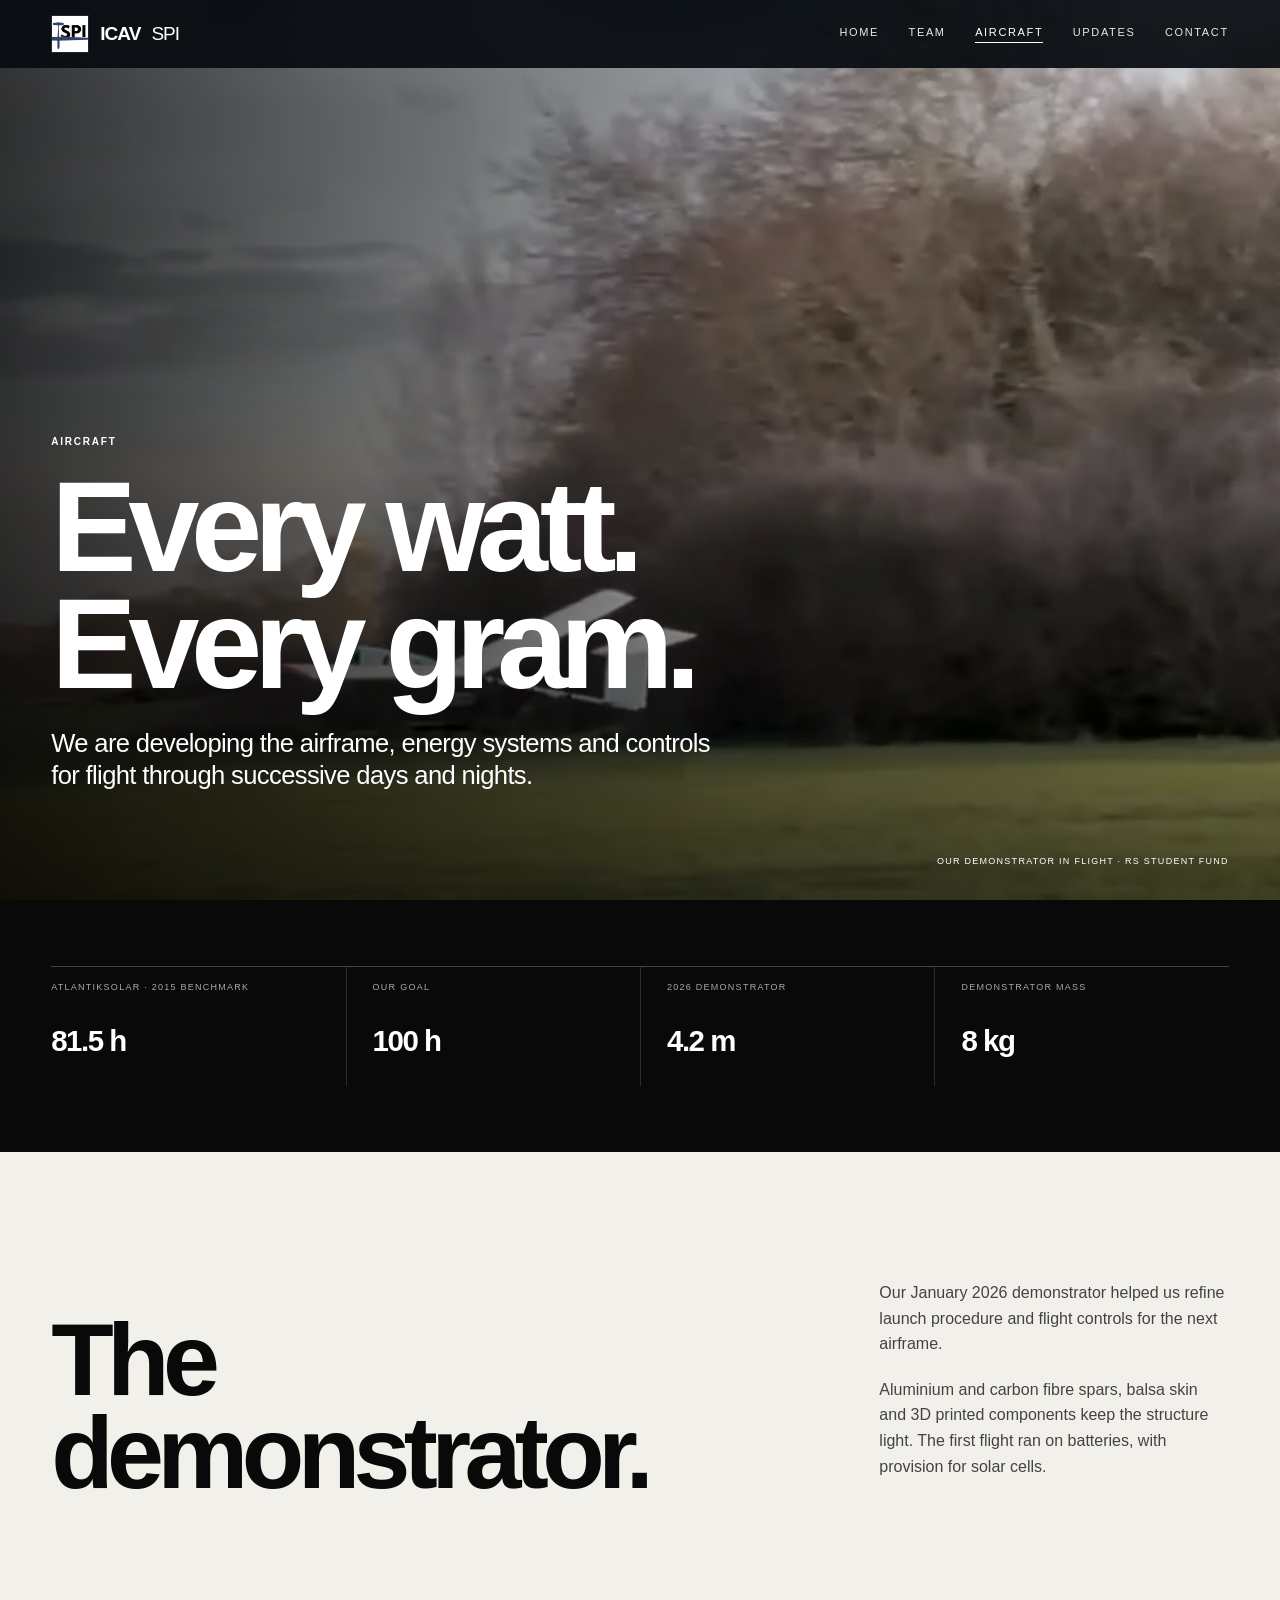
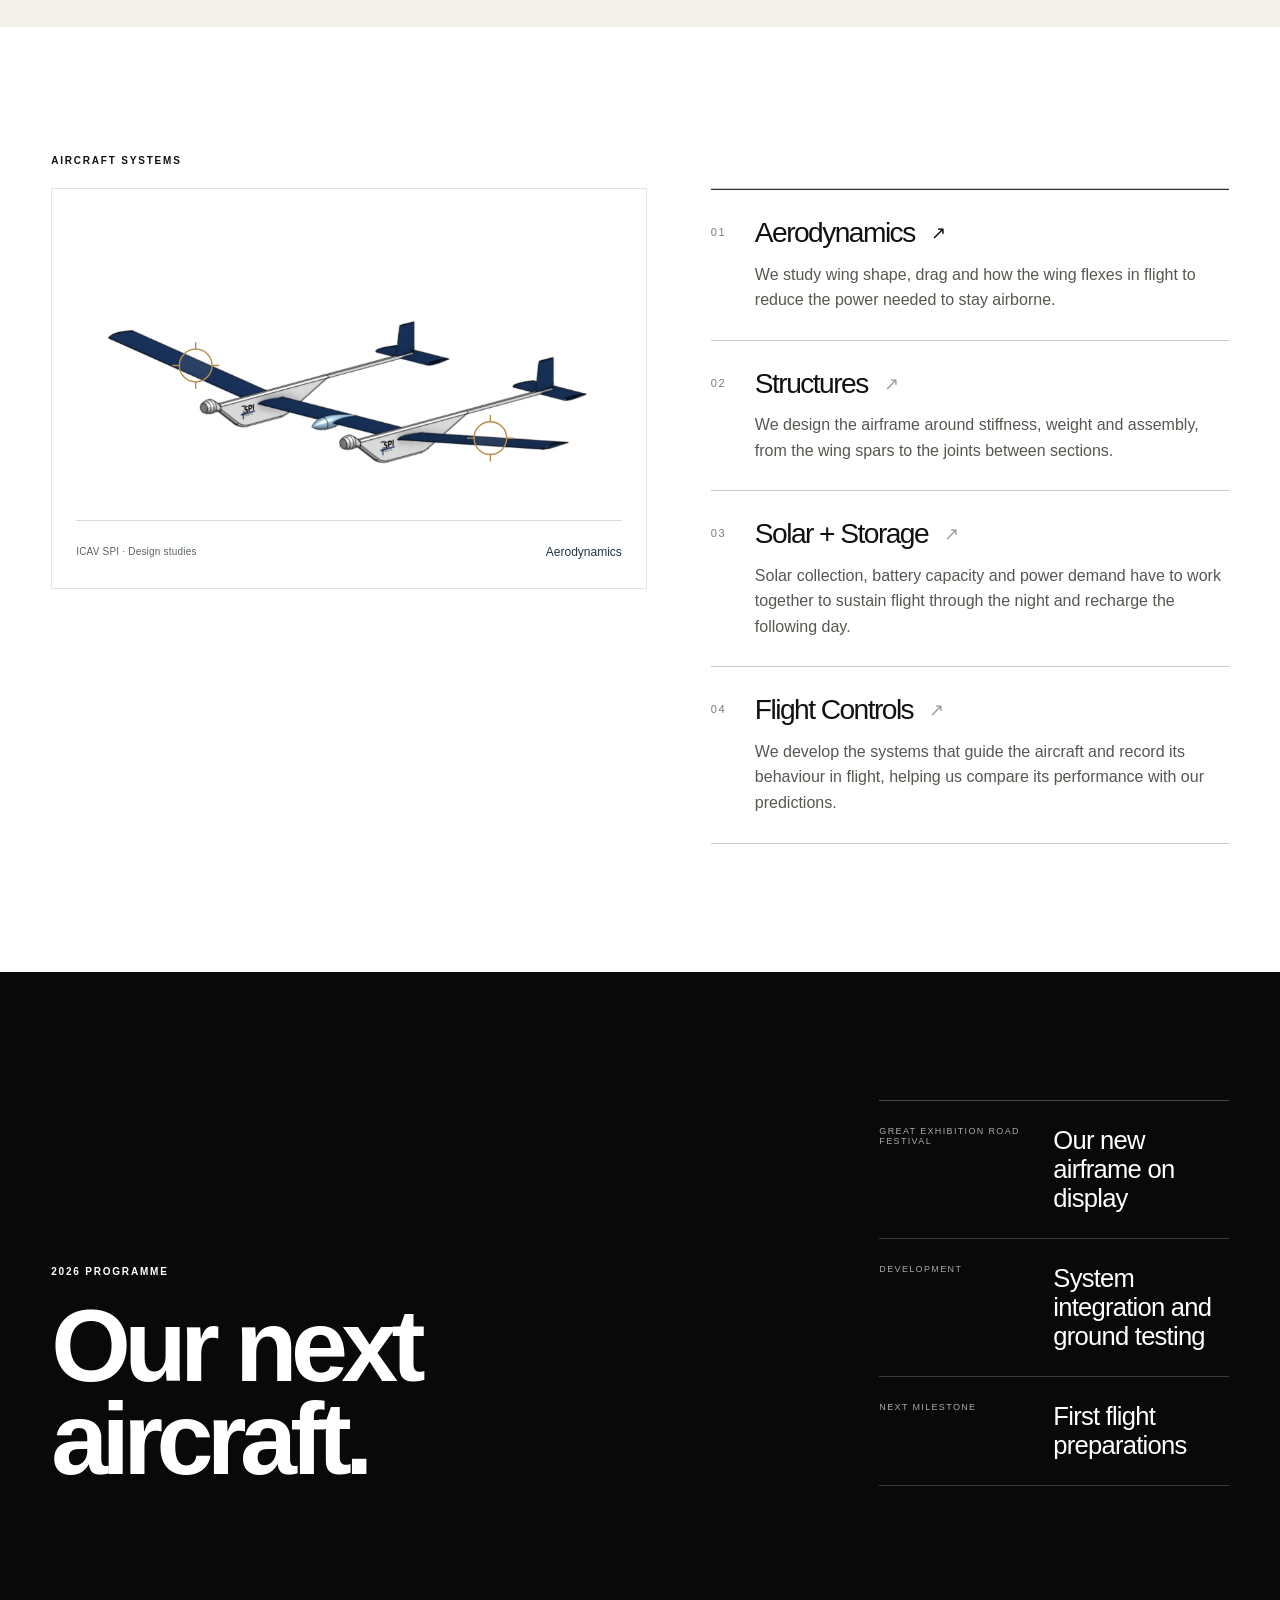
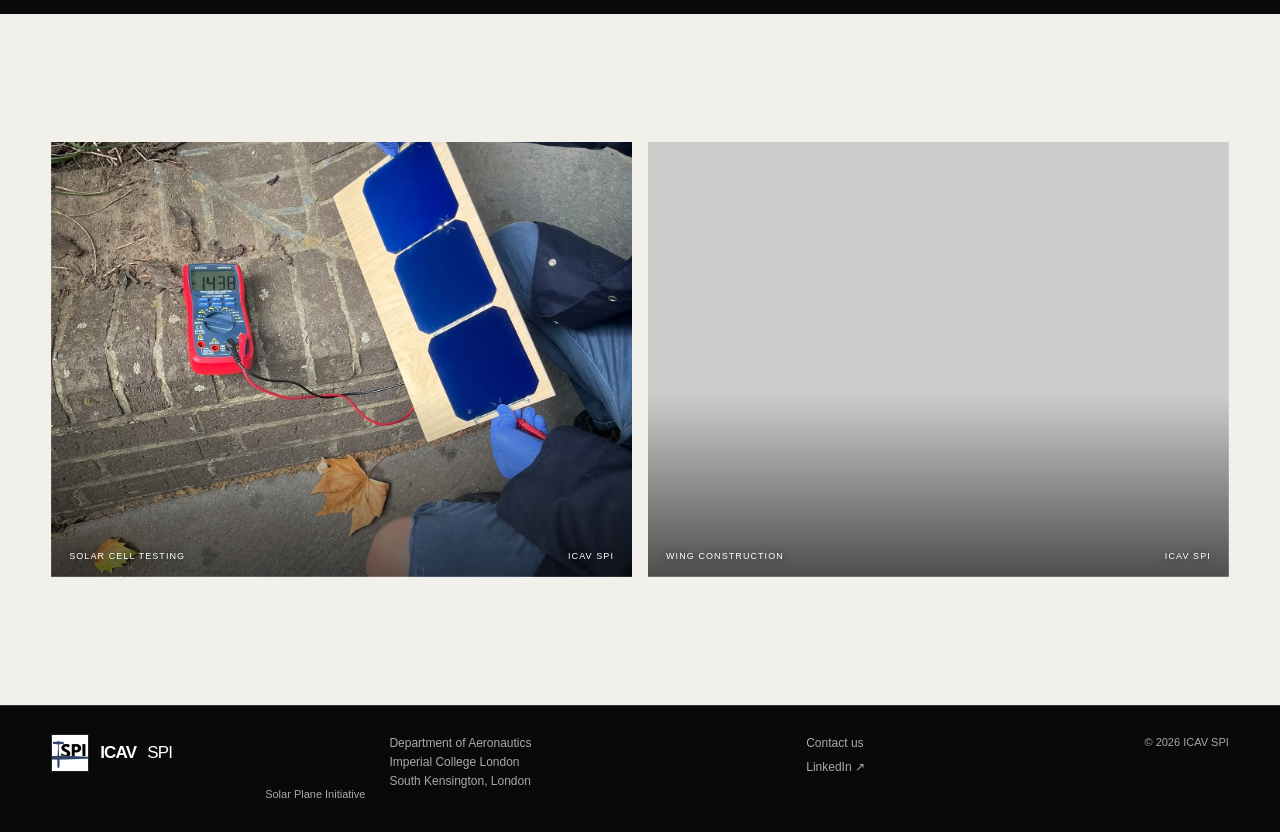
==== aircraft.html @ b3674e22 "Stabilize homepage flight motion and use the actual ICAV aircraft design" ====
<!doctype html><html lang="en"><head><meta charset="utf-8"><meta name="viewport" content="width=device-width,initial-scale=1"><meta name="theme-color" content="#090909"><link rel="icon" type="image/png" sizes="140x140" href="assets/spi-logo.png?v=20260922-spifix2"><link rel="shortcut icon" href="assets/spi-logo.png?v=20260922-spifix2"><link rel="apple-touch-icon" href="assets/spi-logo.png?v=20260922-spifix2"><meta name="description" content="Explore our solar aircraft at ICAV SPI, from our first flight tests to the systems we are developing for longer flights."><title>Aircraft | ICAV SPI</title><link rel="stylesheet" href="site.css?v=20260922-spifix2"><link rel="stylesheet" href="flight.css?v=20261009-motion1"><link rel="stylesheet" href="motion.css?v=20261009-fixes1"></head><body>
<header class="site-header"><a class="brand" href="index.html">ICAV <span>SPI</span></a><button class="menu" type="button" aria-expanded="false" aria-controls="site-navigation">Menu</button><nav class="nav" id="site-navigation" aria-label="Main navigation"><a href="index.html">Home</a><a href="team.html">Team</a><a class="active" href="aircraft.html">Aircraft</a><a href="updates.html">Updates</a><a href="contact.html">Contact</a></nav></header>
<a class="skip-link" href="#main-content">Skip to content</a>
<main id="main-content">
<section class="page-hero aircraft"><img src="assets/images/demonstrator-in-flight.webp" alt="The ICAV SPI demonstrator in flight at Wormwood Scrubs" width="1268" height="721" fetchpriority="high" decoding="async"><div class="shade"></div><div class="hero-copy"><p class="eyebrow">Aircraft</p><h1>Every watt.<br>Every gram.</h1><p class="hero-deck">We are developing the airframe, energy systems and controls for flight through successive days and nights.</p></div><div class="hero-meta">Our demonstrator in flight · RS Student Fund</div></section>

<section class="stats"><div class="stat"><span>AtlantikSolar · 2015 benchmark</span><strong>81.5 h</strong></div><div class="stat"><span>Our goal</span><strong>100 h</strong></div><div class="stat"><span>2026 demonstrator</span><strong>4.2 m</strong></div><div class="stat"><span>Demonstrator mass</span><strong>8 kg</strong></div></section>

<section class="section paper"><div class="split"><h2 class="display">The<br>demonstrator.</h2><div class="body-copy"><p>Our January 2026 demonstrator helped us refine launch procedure and flight controls for the next airframe.</p><p>Aluminium and carbon fibre spars, balsa skin and 3D printed components keep the structure light. The first flight ran on batteries, with provision for solar cells.</p></div></div></section>

<section class="section white" id="systems"><div class="label">Aircraft systems</div>
<div class="systems-layout">
  <figure class="systems-sketch" id="systems-drawing" data-systems-drawing data-active-system="aerodynamics" data-reveal="diagram" aria-label="ICAV SPI design studies with selectable system highlights">
    <div class="systems-render">
      <img src="assets/images/aircraft-designs.webp" alt="ICAV SPI aircraft design studies with long wings, pod fuselages and slender tail booms" width="1600" height="701" loading="lazy" decoding="async">
      <svg viewBox="0 0 1600 701" aria-hidden="true">
        <g class="diagram-layer" data-system-layer="aerodynamics">
          <circle cx="351" cy="365" r="48"/><circle cx="1215" cy="578" r="48"/>
          <path d="M351 298 V318 M351 412 V432 M284 365 H304 M398 365 H418 M1215 511 V531 M1215 625 V645 M1148 578 H1168 M1262 578 H1282"/>
        </g>
        <g class="diagram-layer" data-system-layer="structures">
          <path class="system-boom" d="M421 484 L982 327 M830 577 L1380 443"/>
          <circle cx="730" cy="397" r="23"/><circle cx="1114" cy="508" r="23"/>
        </g>
        <g class="diagram-layer" data-system-layer="energy">
          <circle cx="351" cy="365" r="48"/><circle cx="1215" cy="578" r="48"/>
          <circle cx="507" cy="499" r="36"/><circle cx="944" cy="608" r="36"/>
        </g>
        <g class="diagram-layer" data-system-layer="controls">
          <ellipse cx="984" cy="326" rx="119" ry="49"/><ellipse cx="1388" cy="441" rx="120" ry="47"/>
          <path d="M984 263 V277 M984 375 V389 M1388 380 V394 M1388 488 V502"/>
        </g>
      </svg>
    </div>
    <figcaption><span>ICAV SPI · Design studies</span><strong data-system-status aria-live="polite">Aerodynamics</strong></figcaption>
  </figure>
  <div class="rows systems-controls">
    <div class="row system-active"><span class="num">01</span><h3><button class="system-select" type="button" data-system-select="aerodynamics" aria-pressed="true" aria-controls="systems-drawing">Aerodynamics</button></h3><p>We study wing shape, drag and how the wing flexes in flight to reduce the power needed to stay airborne.</p></div>
    <div class="row"><span class="num">02</span><h3><button class="system-select" type="button" data-system-select="structures" aria-pressed="false" aria-controls="systems-drawing">Structures</button></h3><p>We design the airframe around stiffness, weight and assembly, from the wing spars to the joints between sections.</p></div>
    <div class="row"><span class="num">03</span><h3><button class="system-select" type="button" data-system-select="energy" aria-pressed="false" aria-controls="systems-drawing">Solar + Storage</button></h3><p>Solar collection, battery capacity and power demand have to work together to sustain flight through the night and recharge the following day.</p></div>
    <div class="row"><span class="num">04</span><h3><button class="system-select" type="button" data-system-select="controls" aria-pressed="false" aria-controls="systems-drawing">Flight Controls</button></h3><p>We develop the systems that guide the aircraft and record its behaviour in flight, helping us compare its performance with our predictions.</p></div>
  </div>
</div></section>

<section class="section black"><div class="split"><div><p class="label">2026 programme</p><h2 class="display">Our next<br>aircraft.</h2></div><div class="timeline"><div class="timeline-row"><span>Great Exhibition Road Festival</span><strong>Our new airframe on display</strong></div><div class="timeline-row"><span>Development</span><strong>System integration and ground testing</strong></div><div class="timeline-row"><span>Next milestone</span><strong>First flight preparations</strong></div></div></div></section>

<section class="section paper"><div class="photo-grid aircraft-photos"><figure class="photo"><img src="assets/images/solar-cell-test.webp" alt="ICAV SPI solar cells connected to a multimeter for an outdoor test" width="1500" height="2000" loading="lazy" decoding="async"><figcaption class="caption"><span>Solar cell testing</span><span>ICAV SPI</span></figcaption></figure><figure class="photo"><img src="assets/images/wing-construction.webp" alt="Lightweight wing structure under construction on the workshop bench" width="1500" height="2000" loading="lazy" decoding="async"><figcaption class="caption"><span>Wing construction</span><span>ICAV SPI</span></figcaption></figure></div></section>
</main><footer class="footer footer-compact">
  <div class="footer-identity"><a class="brand" href="index.html">ICAV <span>SPI</span></a><p>Solar Plane Initiative</p></div>
  <address class="footer-location">Department of Aeronautics<br>Imperial College London<br>South Kensington, London</address>
  <div class="footer-links"><a href="contact.html">Contact us</a><a href="https://www.linkedin.com/company/icavspi-solar-plane-initiative/" target="_blank" rel="noreferrer">LinkedIn ↗</a></div>
  <p class="footer-copyright">© <span data-year></span> ICAV SPI</p>
</footer><script src="site.js?v=20261009-fixes1"></script></body></html>
---- site.css ----
:root{--ink:#090909;--paper:#f2f0ea;--white:#fff;--muted:#aaa9a3;--line:#cbc9c1;--pad:clamp(22px,4vw,72px)}
*{box-sizing:border-box}html{scroll-behavior:smooth}body{margin:0;background:var(--ink);color:#fff;font-family:"Helvetica Neue",Helvetica,Arial,sans-serif;-webkit-font-smoothing:antialiased}a{color:inherit;text-decoration:none}img{display:block;width:100%}button,input,textarea{font:inherit}
.site-header{position:fixed;z-index:80;inset:0 0 auto;display:flex;align-items:center;justify-content:space-between;padding:21px var(--pad);color:#fff;mix-blend-mode:difference}.brand{display:inline-flex;align-items:center;gap:11px;font-size:19px;font-weight:800;letter-spacing:-.05em}.brand:before{content:"";width:34px;height:34px;flex:0 0 auto;background:url("assets/spi-logo.svg?v=20260922-spi") center/contain no-repeat;border-radius:3px}.brand span{font-weight:400}.nav{display:flex;gap:clamp(17px,2.3vw,40px)}.nav a,.menu{font-size:10px;letter-spacing:.15em;text-transform:uppercase}.nav a.active{border-bottom:1px solid currentColor;padding-bottom:4px}.menu{display:none;border:0;background:none;color:inherit}
.page-hero{position:relative;min-height:100svh;overflow:hidden;background:#111}.page-hero.small{min-height:78svh}.page-hero>img{position:absolute;inset:0;height:100%;object-fit:cover;filter:saturate(.86) contrast(1.03)}.page-hero.team>img{object-position:center 46%}.page-hero.aircraft>img{object-position:center 55%}.page-hero.contact>img{object-position:center}.shade{position:absolute;inset:0;background:linear-gradient(90deg,rgba(0,0,0,.78),rgba(0,0,0,.28) 58%,rgba(0,0,0,.05)),linear-gradient(0deg,rgba(0,0,0,.65),transparent 48%)}.hero-copy{position:absolute;z-index:2;left:var(--pad);bottom:clamp(88px,12vh,145px);width:min(1120px,calc(100% - var(--pad)*2))}.eyebrow,.label{margin:0 0 22px;font-size:10px;font-weight:700;letter-spacing:.18em;text-transform:uppercase}.page-hero h1,.display{margin:0;font-weight:700;letter-spacing:-.065em;line-height:.91}.page-hero h1{font-size:clamp(64px,10vw,158px)}.page-hero.small h1{font-size:clamp(62px,9vw,140px)}.hero-deck{max-width:690px;margin:26px 0 0;font-size:clamp(18px,2vw,27px);line-height:1.25;letter-spacing:-.025em}.hero-actions{display:flex;gap:28px;align-items:center;margin-top:34px}.button{display:inline-flex;align-items:center;min-height:48px;padding:0 20px;border:1px solid rgba(255,255,255,.8);font-size:10px;letter-spacing:.11em;text-transform:uppercase;transition:.2s}.button:hover{background:#fff;color:#000}.text-link{padding-bottom:4px;border-bottom:1px solid rgba(255,255,255,.5);font-size:12px}.hero-meta{position:absolute;z-index:2;right:var(--pad);bottom:34px;font-size:9px;letter-spacing:.14em;text-transform:uppercase}
.section{padding:clamp(92px,10vw,165px) var(--pad)}.paper{background:var(--paper);color:var(--ink)}.white{background:#fff;color:#111}.black{background:var(--ink);color:#fff}.split{display:grid;grid-template-columns:1.35fr .65fr;gap:clamp(48px,8vw,130px);align-items:end}.display{font-size:clamp(56px,8vw,128px)}.lead{max-width:510px;margin:0;font-size:clamp(18px,1.45vw,24px);line-height:1.45;letter-spacing:-.02em}.body-copy{font-size:16px;line-height:1.6;color:#44433f}.body-copy p{margin:0 0 20px}
.stats{display:grid;grid-template-columns:repeat(4,1fr);padding:66px var(--pad);background:var(--ink)}.stat{min-height:120px;padding:15px 26px 0 0;border-top:1px solid rgba(255,255,255,.24)}.stat+.stat{padding-left:26px;border-left:1px solid rgba(255,255,255,.14)}.stat span{display:block;color:var(--muted);font-size:9px;letter-spacing:.14em;text-transform:uppercase}.stat strong{display:block;margin-top:32px;font-size:clamp(24px,2.3vw,38px);letter-spacing:-.05em}
.photo-grid{display:grid;grid-template-columns:1.15fr .85fr;gap:16px}.photo-stack{display:grid;grid-template-rows:1fr 1fr;gap:16px}.photo{position:relative;overflow:hidden;background:#ccc;min-height:320px}.photo.tall{min-height:720px}.photo img{height:100%;object-fit:cover}.photo:after{content:"";position:absolute;inset:58% 0 0;background:linear-gradient(transparent,rgba(0,0,0,.62));pointer-events:none}.caption{position:absolute;z-index:2;left:18px;right:18px;bottom:16px;display:flex;justify-content:space-between;gap:16px;color:#fff;font-size:9px;letter-spacing:.12em;text-transform:uppercase;text-shadow:0 1px 9px rgba(0,0,0,.7)}
.rows{border-top:1px solid var(--line)}.row{display:grid;grid-template-columns:100px 1fr 1fr;gap:30px;padding:27px 0;border-bottom:1px solid var(--line);align-items:start}.row .num{font-size:10px;letter-spacing:.15em}.row h3{margin:0;font-size:clamp(30px,4vw,60px);letter-spacing:-.055em;line-height:.95}.row p{max-width:540px;margin:4px 0 0;color:#474640;font-size:15px;line-height:1.5}
.people{display:grid;grid-template-columns:repeat(2,1fr);border-top:1px solid var(--line)}.person{padding:28px 0;border-bottom:1px solid var(--line);display:grid;grid-template-columns:120px 1fr;gap:20px}.person:nth-child(odd){padding-right:34px}.person:nth-child(even){padding-left:34px;border-left:1px solid var(--line)}.person span{font-size:10px;letter-spacing:.15em;text-transform:uppercase;color:#666}.person strong{font-size:clamp(22px,2vw,32px);font-weight:500;letter-spacing:-.03em}
.timeline{border-top:1px solid rgba(255,255,255,.25)}.timeline-row{display:grid;grid-template-columns:150px 1fr;gap:24px;padding:25px 0;border-bottom:1px solid rgba(255,255,255,.2)}.timeline-row span{font-size:9px;letter-spacing:.15em;text-transform:uppercase;color:#aaa}.timeline-row strong{font-size:clamp(20px,2vw,30px);font-weight:500;letter-spacing:-.03em}
.news-list{border-top:1px solid var(--line)}.news-link{display:grid;grid-template-columns:150px 1fr 28px;gap:25px;align-items:center;padding:28px 0;border-bottom:1px solid var(--line);transition:padding .2s}.news-link:hover{padding-left:10px}.news-link span{font-size:10px;letter-spacing:.14em;text-transform:uppercase;color:#666}.news-link strong{font-size:clamp(21px,2vw,31px);font-weight:500;letter-spacing:-.03em}.news-link b{font-size:20px;font-weight:400}
.contact-grid{display:grid;grid-template-columns:1fr 1fr;gap:clamp(55px,8vw,130px)}.contact-option{padding:25px 0;border-top:1px solid rgba(255,255,255,.25)}.contact-option:last-child{border-bottom:1px solid rgba(255,255,255,.25)}.contact-option span{display:block;margin-bottom:10px;font-size:9px;letter-spacing:.15em;text-transform:uppercase;color:#aaa}.contact-option strong{font-size:clamp(20px,2vw,30px);font-weight:500;letter-spacing:-.03em}.contact-option p{max-width:550px;margin:8px 0 0;color:#b8b8b3;font-size:14px;line-height:1.5}
.loiter{height:320vh;position:relative;background:#0c0e12}.sticky{position:sticky;top:0;height:100svh;overflow:hidden;padding:26px var(--pad) 34px;background:#0b1423;isolation:isolate}.sky{position:absolute;inset:0;z-index:0;background:linear-gradient(180deg,var(--sky-top,#7d91aa) 0%,var(--sky-mid,#aebdca) 48%,var(--sky-bottom,#6d7f92) 100%);transition:background .08s linear}.sky:before{content:"";position:absolute;z-index:1;inset:44% 0 0;background:radial-gradient(60% 13% at 24% 11%,rgba(255,255,255,.24),transparent 72%),radial-gradient(55% 12% at 74% 12%,rgba(255,255,255,.18),transparent 72%),linear-gradient(180deg,rgba(255,255,255,.12),transparent 36%);opacity:var(--cloud-opacity,.9)}.sky:after{content:"";position:absolute;z-index:1;inset:0;background:linear-gradient(90deg,rgba(14,24,38,.22),transparent 34%,transparent 68%,rgba(20,29,41,.2));opacity:.7}.sun,.moon{position:absolute;z-index:3;width:clamp(70px,7vw,118px);aspect-ratio:1;border-radius:50%;transform:translate(-50%,-50%);pointer-events:none}.sun{left:var(--sun-x,28%);top:var(--sun-y,18%);opacity:var(--sun-opacity,1);background:radial-gradient(circle,rgba(255,253,229,1) 0 19%,rgba(255,240,176,.58) 36%,rgba(255,225,136,.17) 58%,transparent 74%);box-shadow:0 0 65px rgba(255,235,170,.32)}.moon{left:var(--moon-x,72%);top:var(--moon-y,18%);opacity:var(--moon-opacity,0);width:clamp(34px,3.1vw,54px);background:#f0f3f8;box-shadow:0 0 30px rgba(211,224,245,.2)}.stars{position:absolute;z-index:2;inset:0;opacity:var(--stars-opacity,0);background-image:radial-gradient(circle at 10% 18%,rgba(255,255,255,.82) 0 1px,transparent 1.5px),radial-gradient(circle at 24% 11%,rgba(255,255,255,.6) 0 1px,transparent 1.5px),radial-gradient(circle at 39% 25%,rgba(255,255,255,.75) 0 1px,transparent 1.5px),radial-gradient(circle at 55% 13%,rgba(255,255,255,.62) 0 1px,transparent 1.5px),radial-gradient(circle at 69% 22%,rgba(255,255,255,.8) 0 1px,transparent 1.5px),radial-gradient(circle at 82% 12%,rgba(255,255,255,.66) 0 1px,transparent 1.5px),radial-gradient(circle at 92% 29%,rgba(255,255,255,.78) 0 1px,transparent 1.5px),radial-gradient(circle at 16% 37%,rgba(255,255,255,.5) 0 1px,transparent 1.5px),radial-gradient(circle at 46% 35%,rgba(255,255,255,.64) 0 1px,transparent 1.5px),radial-gradient(circle at 75% 39%,rgba(255,255,255,.7) 0 1px,transparent 1.5px);background-size:100% 100%}.horizon-glow{position:absolute;z-index:2;left:0;right:0;top:42%;height:18%;opacity:var(--horizon-opacity,.25);background:linear-gradient(180deg,transparent,rgba(255,203,154,.38) 45%,rgba(255,242,223,.15) 63%,transparent)}.topline{display:flex;justify-content:space-between;position:relative;z-index:4;padding-top:52px;border-top:0;font-size:9px;letter-spacing:.18em;text-transform:uppercase}.hours{position:absolute;z-index:4;top:14.5%;left:var(--pad);display:flex;align-items:flex-start;gap:20px}.hours>span{font-size:clamp(100px,20vw,320px);line-height:.72;font-weight:700;letter-spacing:-.09em;font-variant-numeric:tabular-nums}.hours-meta{padding-top:clamp(72px,8vw,118px)}.hours strong{display:block;font-size:clamp(24px,3vw,49px);line-height:.88;letter-spacing:-.04em}.hours small{display:block;margin-top:9px;font-size:9px;letter-spacing:.16em;text-transform:uppercase}.orbit{position:absolute;inset:0;width:100%;height:100%;overflow:visible;z-index:2}.track,.progress{fill:none;stroke-width:2;vector-effect:non-scaling-stroke;stroke-linecap:round}.track{stroke:rgba(255,255,255,.22);stroke-dasharray:1 12}.progress{stroke:rgba(255,255,255,.9);filter:drop-shadow(0 0 3px rgba(255,255,255,.28))}.orbit-node{fill:rgba(255,255,255,.96);filter:drop-shadow(0 0 7px rgba(255,255,255,.55))}.orbit-node-soft{opacity:.86}.plane{filter:drop-shadow(0 2px 5px rgba(8,16,28,.22))}.plane .uav-outline path{fill:rgba(255,255,255,.94);stroke:rgba(255,255,255,.99);stroke-width:1.1;stroke-linecap:round;stroke-linejoin:round;vector-effect:non-scaling-stroke}.plane .uav-fuselage{stroke-width:1.25!important}.plane .uav-tailboom{fill:none!important;stroke-width:3.2!important}.plane .uav-panels path{fill:none;stroke:rgba(123,151,180,.78);stroke-width:.9;stroke-linecap:round;vector-effect:non-scaling-stroke}.telemetry{position:absolute;z-index:4;bottom:30px;left:var(--pad);right:var(--pad);display:grid;grid-template-columns:1.15fr 1fr 1fr .65fr;align-items:center;padding-top:12px;border-top:1px solid rgba(255,255,255,.48)}.telemetry>div{min-height:40px;padding-right:22px;margin-right:22px;border-right:1px solid rgba(255,255,255,.24);display:flex;align-items:center;gap:20px}.telemetry>div:last-child{border:0;margin:0;padding:0;justify-content:flex-end}.telemetry span,.telemetry strong{text-transform:uppercase;letter-spacing:.16em}.telemetry span{font-size:9px}.telemetry strong{font-size:11px}.telemetry strong b{font:inherit}.telemetry-active i{width:9px;height:9px;border-radius:50%;background:#e6fff0;box-shadow:0 0 10px rgba(225,255,238,.95)}
.footer{padding:26px var(--pad) 32px;border-top:1px solid rgba(255,255,255,.16);display:grid;grid-template-columns:1fr 2fr 1fr;gap:30px;align-items:center;color:var(--muted);font-size:10px}.footer p{margin:0}.footer p:last-child{text-align:right}.footer .brand{color:#fff}
@media(max-width:850px){.site-header{mix-blend-mode:normal;background:rgba(8,8,8,.86);backdrop-filter:blur(14px)}.brand:before{width:34px;height:34px}.menu{display:block}.nav{position:fixed;top:60px;left:0;right:0;display:none;flex-direction:column;padding:22px var(--pad) 30px;background:#0a0a0a}.nav.open{display:flex}.hero-copy{bottom:105px}.page-hero h1,.page-hero.small h1{font-size:clamp(58px,15vw,100px)}.hero-actions{flex-direction:column;align-items:flex-start;gap:18px}.hero-meta{display:none}.split,.contact-grid{grid-template-columns:1fr}.stats{grid-template-columns:1fr 1fr}.stat:nth-child(3){border-left:0;padding-left:0}.photo-grid{grid-template-columns:1fr}.photo.tall{min-height:560px}.photo-stack{grid-template-columns:1fr 1fr;grid-template-rows:none}.photo-stack .photo{min-height:300px}.row{grid-template-columns:55px 1fr}.row p{grid-column:2}.people{grid-template-columns:1fr}.person,.person:nth-child(odd),.person:nth-child(even){padding:24px 0;border-left:0}.news-link{grid-template-columns:100px 1fr 20px}.telemetry{grid-template-columns:1fr 1fr;row-gap:12px}.telemetry>div{display:flex;border-right:0;margin-right:0;padding-right:12px}.telemetry>div:nth-child(3),.telemetry>div:nth-child(4){display:none}.hours{top:18%;display:block}.hours>span{display:block;font-size:30vw}.hours-meta{padding-top:0;margin-top:10px}.footer{grid-template-columns:1fr;gap:12px}.footer p:last-child{text-align:left}}
@media(max-width:540px){.brand:before{display:block}.stats{grid-template-columns:1fr}.stat,.stat+.stat,.stat:nth-child(3){border-left:0;padding-left:0}.photo-stack{grid-template-columns:1fr}.topline span:last-child{display:none}.people .person{grid-template-columns:1fr}.news-link{grid-template-columns:1fr 20px}.news-link span{grid-column:1/-1}.news-link strong{grid-column:1}.timeline-row{grid-template-columns:95px 1fr}}
/* 2026-09-19 loiter/header corrections */
.site-header{border:0!important;box-shadow:none!important;outline:0!important}
.topline{border:0!important;border-top:0!important;box-shadow:none!important;outline:0!important}
.topline:before,.topline:after{display:none!important;content:none!important}
.sticky{border:0!important;box-shadow:none!important}
.progress-dot{fill:rgba(255,255,255,.99);filter:drop-shadow(0 0 10px rgba(255,255,255,.72))}
.brand:before{
  content:""!important;
  width:34px!important;
  height:34px!important;
  flex:0 0 34px!important;
  background-image:url("assets/icav-mark.svg")!important;
  background-repeat:no-repeat!important;
  background-position:center!important;
  background-size:contain!important;
  border-radius:0!important;
}


/* 2026-09-19 homepage slideshow refresh */
.home-hero{min-height:100svh;background:#070a10}
.home-hero-slides{position:absolute;inset:0}
.home-hero-slide{position:absolute;inset:0;margin:0;opacity:0;overflow:hidden;transition:opacity .85s ease}
.home-hero-slide.active{opacity:1}
.home-hero-slide img{position:absolute;inset:0;width:100%;height:100%;object-fit:cover;object-position:center;filter:saturate(.9) contrast(1.04);transform:scale(1.035);transition:transform 7s ease}
.home-hero-slide.active img{transform:scale(1)}
.home-hero-slide figcaption{position:absolute;right:var(--pad);bottom:30px;z-index:2;color:rgba(255,255,255,.68);font-size:9px;letter-spacing:.16em;text-transform:uppercase}
.home-hero .shade{background:linear-gradient(90deg,rgba(3,8,15,.84) 0%,rgba(3,8,15,.54) 34%,rgba(3,8,15,.14) 66%,rgba(3,8,15,.3) 100%),linear-gradient(0deg,rgba(3,7,14,.78),rgba(3,7,14,.06) 48%,rgba(3,7,14,.22))}
.home-hero-content{position:absolute;z-index:3;left:var(--pad);right:var(--pad);bottom:42px;display:flex;justify-content:space-between;align-items:flex-end;gap:50px}
.home-hero .hero-copy{position:relative;left:auto;bottom:auto;width:min(780px,70vw)}
.home-hero .eyebrow{margin-bottom:18px}
.home-hero h1{font-size:clamp(78px,10.4vw,160px);line-height:.87}
.home-hero .hero-deck{max-width:600px;margin-top:22px;font-size:clamp(20px,1.75vw,27px);line-height:1.22}
.home-hero .hero-actions{gap:18px;margin-top:28px}
.home-hero .button{background:rgba(255,255,255,.06);border-color:rgba(255,255,255,.5);backdrop-filter:blur(10px)}
.home-hero .button:hover{background:#fff;color:#000}
.home-hero .text-link{font-size:11px;letter-spacing:.1em;text-transform:uppercase;border-bottom-color:rgba(255,255,255,.34)}
.home-hero-controls{display:flex;flex-direction:column;align-items:flex-end;gap:14px;max-width:300px}
.home-hero-controls>p{margin:0;color:rgba(255,255,255,.62);font-size:9px;line-height:1.5;letter-spacing:.15em;text-transform:uppercase;text-align:right}
.home-hero-dots{display:flex;gap:9px}
.home-hero-dot{width:34px;height:2px;border:0;padding:0;background:rgba(255,255,255,.26);cursor:pointer;transition:background .2s ease,transform .2s ease}
.home-hero-dot.active{background:#fff;transform:scaleY(1.45)}
.home-hero-dot:hover{background:rgba(255,255,255,.7)}
@media(max-width:900px){
  .home-hero-content{align-items:flex-start;flex-direction:column;bottom:34px}
  .home-hero .hero-copy{width:100%}
  .home-hero-controls{align-items:flex-start;max-width:none}
  .home-hero-controls>p{text-align:left}
  .home-hero-slide figcaption{display:none}
}
@media(max-width:600px){
  .home-hero h1{font-size:clamp(62px,19vw,100px)}
  .home-hero .hero-deck{font-size:19px}
  .home-hero-dot{width:22px}
}

/* 2026-09-19 Team page redesign */
.team-hero>img{object-position:center 44%}
.team-intro-grid{display:grid;grid-template-columns:1.25fr .75fr;gap:clamp(50px,8vw,130px);align-items:end}
.team-intro-copy{font-size:clamp(18px,1.45vw,24px);line-height:1.46;letter-spacing:-.02em}
.team-intro-copy p{margin:0 0 20px}
.team-photo-story{padding:0 var(--pad) clamp(90px,10vw,160px);background:var(--paper);color:var(--ink);display:grid;grid-template-columns:1.55fr .75fr;gap:16px}
.team-photo-pair{display:grid;grid-template-rows:1fr 1fr;gap:16px}
.team-photo{position:relative;margin:0;min-height:360px;overflow:hidden;background:#c8c8c4}
.team-photo-wide{min-height:740px}
.team-photo img{width:100%;height:100%;object-fit:cover;filter:saturate(.9)}
.team-photo:after{content:"";position:absolute;inset:58% 0 0;background:linear-gradient(transparent,rgba(0,0,0,.64))}
.team-photo figcaption{position:absolute;z-index:2;left:18px;right:18px;bottom:16px;display:flex;justify-content:space-between;gap:16px;color:#fff;font-size:9px;letter-spacing:.14em;text-transform:uppercase}
.team-section-head{display:grid;grid-template-columns:1.25fr .75fr;gap:50px;align-items:end;margin-bottom:72px}
.team-section-head .label{grid-column:1/-1;margin-bottom:-22px}
.team-section-head .lead{justify-self:end}
.team-section-head.compact{margin-bottom:54px}
.team-bands{display:grid;grid-template-columns:repeat(5,1fr);border-top:1px solid var(--line)}
.team-bands article{min-height:390px;padding:24px 24px 24px 0;display:flex;flex-direction:column;border-right:1px solid var(--line)}
.team-bands article+article{padding-left:24px}
.team-bands article:last-child{border-right:0}
.team-bands span{font-size:10px;letter-spacing:.15em}
.team-bands h3{margin:72px 0 14px;font-size:clamp(27px,2.4vw,42px);line-height:.94;letter-spacing:-.05em}
.team-bands p{margin:auto 0 0;color:#4a4945;font-size:14px;line-height:1.5}
.team-testday-grid{display:grid;grid-template-columns:.82fr 1.18fr;gap:clamp(55px,8vw,120px);align-items:end}
.team-testday .lead{margin-top:28px;color:#c5c5c0}
.team-testday-photo{margin:0;min-height:580px;overflow:hidden}
.team-testday-photo img{width:100%;height:100%;object-fit:cover}
.crew-list{display:grid;grid-template-columns:repeat(5,1fr);margin-top:54px;border-top:1px solid rgba(255,255,255,.24);border-bottom:1px solid rgba(255,255,255,.24)}
.crew-list span{padding:20px 18px 20px 0;border-right:1px solid rgba(255,255,255,.18);font-size:13px;letter-spacing:.01em}
.crew-list span:nth-child(5n){border-right:0}
.crew-list span:nth-child(n+6){border-top:1px solid rgba(255,255,255,.18)}
.team-gallery{display:grid;grid-template-columns:1.2fr .8fr .8fr 1.2fr;gap:12px}
.team-gallery figure{margin:0;min-height:390px;position:relative;overflow:hidden;background:#ccc}
.team-gallery figure:nth-child(2),.team-gallery figure:nth-child(3){min-height:330px;align-self:center}
.team-gallery img{width:100%;height:100%;object-fit:cover}
.team-gallery figcaption{position:absolute;left:14px;bottom:12px;padding:7px 9px;background:rgba(0,0,0,.5);backdrop-filter:blur(8px);color:#fff;font-size:9px;letter-spacing:.13em;text-transform:uppercase}
.team-cta{background:linear-gradient(180deg,#0b0b0b,#10151d)}
@media(max-width:1000px){
  .team-bands{grid-template-columns:1fr 1fr}
  .team-bands article{border-bottom:1px solid var(--line)}
  .team-bands article:nth-child(even){border-right:0;padding-left:24px}
  .team-bands article:last-child{grid-column:1/-1;border-right:0}
  .crew-list{grid-template-columns:1fr 1fr}
  .crew-list span,.crew-list span:nth-child(5n){border-right:1px solid rgba(255,255,255,.18);border-top:1px solid rgba(255,255,255,.18)}
  .crew-list span:nth-child(even){border-right:0}
  .team-gallery{grid-template-columns:1fr 1fr}
}
@media(max-width:850px){
  .team-intro-grid,.team-section-head,.team-testday-grid{grid-template-columns:1fr}
  .team-section-head .lead{justify-self:start}
  .team-photo-story{grid-template-columns:1fr}
  .team-photo-wide{min-height:520px}
  .team-photo-pair{grid-template-columns:1fr 1fr;grid-template-rows:none}
  .team-photo{min-height:300px}
  .team-testday-photo{min-height:420px}
}
@media(max-width:560px){
  .team-bands,.team-gallery,.crew-list,.team-photo-pair{grid-template-columns:1fr}
  .team-bands article,.team-bands article+article,.team-bands article:nth-child(even){padding:22px 0;border-right:0}
  .team-bands article{min-height:300px}
  .team-bands article:last-child{grid-column:auto}
  .crew-list span,.crew-list span:nth-child(5n),.crew-list span:nth-child(even){border-right:0}
  .team-gallery figure,.team-gallery figure:nth-child(2),.team-gallery figure:nth-child(3){min-height:320px}
}

/* 2026-09-19 uploaded Team photos */
.team-life{padding-top:clamp(64px,8vw,120px)}
.team-life-grid{display:grid;grid-template-columns:1.45fr .55fr;gap:clamp(36px,6vw,92px);align-items:end}
.team-life-main,.team-review-image,.team-partner-image{margin:0;position:relative;overflow:hidden;background:#d6d4cd}
.team-life-main{min-height:520px}
.team-life-main img,.team-review-image img,.team-partner-image img{width:100%;height:100%;object-fit:cover}
.team-life-main:after{content:"";position:absolute;inset:62% 0 0;background:linear-gradient(transparent,rgba(0,0,0,.58))}
.team-life-main figcaption{position:absolute;z-index:2;left:18px;right:18px;bottom:15px;display:flex;justify-content:space-between;color:#fff;font-size:9px;letter-spacing:.14em;text-transform:uppercase}
.team-life-copy .display{font-size:clamp(48px,5.6vw,92px)}
.team-life-copy .lead{margin-top:26px;color:#44433f}

.team-review{padding-top:clamp(90px,10vw,150px);padding-bottom:clamp(90px,10vw,150px)}
.team-review-grid{display:grid;grid-template-columns:.7fr 1.3fr;gap:clamp(44px,7vw,110px);align-items:center}
.team-review-copy .display{font-size:clamp(52px,6.8vw,108px)}
.team-review-copy .lead{margin-top:28px;color:#484742}
.team-review-image{min-height:600px}
.team-review-image figcaption{position:absolute;left:16px;bottom:14px;padding:7px 9px;background:rgba(0,0,0,.48);backdrop-filter:blur(8px);color:#fff;font-size:9px;letter-spacing:.13em;text-transform:uppercase}

.team-partner{padding-top:clamp(80px,9vw,140px);padding-bottom:clamp(80px,9vw,140px)}
.team-partner-grid{display:grid;grid-template-columns:.75fr 1.25fr;gap:clamp(52px,8vw,130px);align-items:center}
.team-partner-image{min-height:500px;background:#fff}
.team-partner-image img{object-fit:contain}
.team-partner-copy .display{font-size:clamp(48px,6.8vw,110px)}
.team-partner-copy .lead{margin:28px 0 32px;color:#44433f}
.dark-link{color:#111;border-bottom-color:rgba(0,0,0,.35);font-size:11px;letter-spacing:.09em;text-transform:uppercase}

@media(max-width:900px){
  .team-life-grid,.team-review-grid,.team-partner-grid{grid-template-columns:1fr}
  .team-life-main,.team-review-image{min-height:430px}
  .team-partner-image{min-height:420px}
  .team-life-copy,.team-partner-copy{max-width:720px}
}
@media(max-width:560px){
  .team-life-main,.team-review-image{min-height:300px}
  .team-partner-image{min-height:330px}
}

/* 2026-09-19 enhanced Team image sizing */
.team-life-grid{grid-template-columns:minmax(0,720px) minmax(280px,1fr);justify-content:space-between}
.team-life-main{width:100%;max-width:720px;min-height:0;aspect-ratio:16/9}
.team-review-grid{grid-template-columns:minmax(280px,.8fr) minmax(0,720px);justify-content:space-between}
.team-review-image{width:100%;max-width:720px;min-height:0;aspect-ratio:4/3}
.team-partner-grid{grid-template-columns:minmax(0,560px) minmax(300px,1fr);justify-content:space-between}
.team-partner-image{width:100%;max-width:560px;min-height:0;aspect-ratio:1/1}
.team-life-main img,.team-review-image img{object-fit:cover}
.team-partner-image img{object-fit:contain}
@media(max-width:900px){
  .team-life-grid,.team-review-grid,.team-partner-grid{grid-template-columns:1fr}
  .team-life-main,.team-review-image,.team-partner-image{max-width:none}
}

/* Keep project photos compact and preserve their proportions. */
.photo-grid .photo{margin:0;min-height:0;height:250px}
.photo-grid .photo.tall{height:516px}
.photo-grid .photo img{position:absolute;inset:0;width:100%;height:100%}
.photo-grid img.photo-contain{object-fit:contain;background:#fff}
.team-life-main{aspect-ratio:4/3}
.team-testday-photo{min-height:0;height:440px}
.team-testday-photo img{height:100%;object-position:center 45%}
.team-partner-image{aspect-ratio:4/3}
.team-partner-image img{object-fit:cover}
@media(max-width:850px){
  .photo-grid .photo.tall{height:420px}
  .photo-grid .photo{height:280px}
}
@media(max-width:540px){
  .photo-grid .photo.tall{height:400px}
  .photo-grid .photo{height:260px}
  .team-testday-photo{height:340px}
}

/* Compact contact details shared by every page. */
.footer-compact{grid-template-columns:1fr 1.25fr 1fr auto;align-items:start;gap:24px;padding:28px var(--pad);font-size:12px;line-height:1.6}
.footer-compact .brand{font-size:17px}
.footer-compact .brand:before{width:28px!important;height:28px!important;flex-basis:28px!important}
.footer-identity p{margin-top:8px;font-size:11px}
.footer-location{font-style:normal}
.footer-links{display:flex;flex-direction:column;align-items:flex-start;gap:5px;overflow-wrap:anywhere}
.footer-links a:hover{text-decoration:underline;text-underline-offset:4px;color:#fff}
.footer-compact .footer-copyright{font-size:11px;white-space:nowrap}
@media(max-width:850px){.footer-compact{grid-template-columns:1fr 1fr;gap:20px}.footer-compact .footer-copyright{text-align:left}}
@media(max-width:460px){.footer-compact{column-gap:16px;font-size:11px}.footer-identity{grid-column:1/-1}.footer-compact .footer-copyright{grid-column:1/-1}}


/* Local ICAV mark: avoids third-party logo URLs expiring. */
.brand:before{
  background-image:url("assets/icav-mark.svg")!important;
  background-repeat:no-repeat!important;
  background-position:center!important;
  background-size:contain!important;
  border-radius:8px!important;
}

/* 2026-09-22: exact SPI logo supplied by the team */
.brand:before{
  content:""!important;
  width:36px!important;
  height:36px!important;
  flex:0 0 36px!important;
  background-image:url("assets/spi-logo.svg?v=20260922-spi")!important;
  background-repeat:no-repeat!important;
  background-position:center!important;
  background-size:contain!important;
  border-radius:0!important;
}

/* 2026-09-22: use the supplied SPI PNG directly; avoids SVG clipping. */
.brand:before{
  content:""!important;
  display:block!important;
  width:38px!important;
  height:38px!important;
  min-width:38px!important;
  flex:0 0 38px!important;
  background-image:url("assets/spi-logo.png?v=20260922-spifix")!important;
  background-repeat:no-repeat!important;
  background-position:center!important;
  background-size:contain!important;
  border-radius:0!important;
  overflow:visible!important;
}

/* 2026-09-22: corrected SPI logo asset and guaranteed visible header mark */
.site-header .brand:before,
.footer .brand:before{
  content:""!important;
  display:block!important;
  width:38px!important;
  height:38px!important;
  min-width:38px!important;
  flex:0 0 38px!important;
  background-image:url("assets/spi-logo.png?v=20260922-spifix2")!important;
  background-repeat:no-repeat!important;
  background-position:center!important;
  background-size:contain!important;
  opacity:1!important;
  visibility:visible!important;
  border-radius:0!important;
}
---- flight.css ----
/* Homepage flight journey. Content stays in the normal document flow. */
.flight-story{position:relative;isolation:isolate;background:#eeeae0;color:#17232d;--flight-bg:#eeeae0;--flight-fg:#17232d;--flight-daylight:1;--flight-progress:0;--aircraft-x:50%;--aircraft-y:45%;--aircraft-bank:180deg}
.flight-stage{position:sticky;top:0;height:100svh;margin-bottom:-100svh;pointer-events:none;z-index:-1;overflow:hidden}
.flight-overlay{position:sticky;top:0;height:100svh;margin-bottom:-100svh;pointer-events:none;z-index:3;overflow:hidden}
.flight-atmosphere{position:absolute;inset:0;background:var(--flight-bg)}
.flight-horizon{position:absolute;inset:0;background:radial-gradient(ellipse at 85% 40%,rgba(223,177,121,.17),transparent 65%)}
.flight-stars{position:absolute;inset:0;opacity:calc(1 - var(--flight-daylight));background-image:radial-gradient(circle at 8% 18%,#e5e9ec 0 1px,transparent 1.5px),radial-gradient(circle at 61% 11%,#e5e9ec 0 1px,transparent 1.5px),radial-gradient(circle at 92% 40%,#e5e9ec 0 1px,transparent 1.5px),radial-gradient(circle at 29% 74%,#e5e9ec 0 1px,transparent 1.5px),radial-gradient(circle at 77% 82%,#e5e9ec 0 1px,transparent 1.5px)}
.flight-sun{position:absolute;top:24%;right:7%;width:80px;height:80px;border-radius:50%;background:#fff9e6;filter:blur(1px);opacity:calc(var(--flight-daylight) * .16);box-shadow:0 0 90px 35px rgba(255,230,180,.13)}
.flight-story.motion-ready{background:transparent;color:var(--flight-fg)}
.flight-story.motion-ready .flight-stage{z-index:0}
.flight-aircraft{display:none;position:absolute;left:var(--aircraft-x);top:var(--aircraft-y);width:88px;height:104px;transform:translate(-50%,-50%) rotate(var(--aircraft-bank));color:var(--flight-fg);filter:drop-shadow(0 8px 10px rgba(0,0,0,.12))}
.motion-ready .flight-aircraft{display:block}
.flight-aircraft svg{width:100%;height:100%;overflow:visible}
.aircraft-shape>path:first-child{fill:currentColor;stroke:currentColor;stroke-width:.7;stroke-linejoin:round}
.aircraft-panels{fill:none;stroke:var(--flight-bg);stroke-width:1.7}
.flight-instrument{display:none;position:absolute;left:var(--pad);right:var(--pad);bottom:18px;padding:16px 0 13px;border-top:1px solid currentColor;align-items:center;gap:30px;color:var(--flight-fg);background:var(--flight-bg)}
.motion-ready .flight-instrument{display:flex}
.flight-instrument-label,.flight-clock,.flight-phase{font-size:10px;letter-spacing:.12em;text-transform:uppercase}
.flight-instrument-label{margin-right:auto;line-height:1.5}
.flight-instrument-label>span{display:block;opacity:.7;font-size:9px}
.flight-instrument strong{font-size:25px;font-weight:500;letter-spacing:-.04em;font-variant-numeric:tabular-nums}
.flight-instrument small{font-size:12px;letter-spacing:0;opacity:.65}
.flight-clock{display:flex;gap:8px;font-variant-numeric:tabular-nums}
.flight-clock b{font-weight:400;margin-right:10px}
.flight-phase{width:52px;text-align:right}
.flight-meter{position:absolute;bottom:0;height:2px;left:0;right:0;background:color-mix(in srgb,currentColor 15%,transparent)}
.flight-meter i{display:block;height:100%;width:100%;background:currentColor;transform:scaleX(var(--flight-progress));transform-origin:left}
.flight-chapter{position:relative;z-index:1;padding:100px var(--pad) 120px;scroll-margin-top:65px}
.chapter-heading{display:flex;justify-content:space-between;align-items:center;gap:25px;margin-bottom:55px;padding-top:20px;border-top:1px solid color-mix(in srgb,currentColor 30%,transparent)}
.chapter-heading .label{margin:0;font-size:11px;letter-spacing:.13em}
.chapter-note,.chapter-skip{font-size:11px;letter-spacing:.03em}
.chapter-skip{text-decoration:underline;text-underline-offset:5px}
.chapter-grid{display:grid;grid-template-columns:minmax(0,1fr) 112px minmax(0,1fr);align-items:center;gap:0}
.chapter-grid>:first-child{grid-column:1}.chapter-grid>:last-child{grid-column:3}
.chapter-copy{max-width:570px}
.flight-chapter .display{font-size:clamp(48px,5.8vw,92px);letter-spacing:-.065em;line-height:.97;margin-bottom:32px}
.chapter-copy>p,.goal-copy>p{max-width:490px;font-size:16px;line-height:1.7;margin:0 0 18px}
.chapter-copy>.chapter-lead,.goal-copy>.chapter-lead{font-size:clamp(20px,1.9vw,28px);line-height:1.35;letter-spacing:-.025em;margin-bottom:24px}
.chapter-link{display:flex;align-items:center;justify-content:space-between;gap:24px;max-width:260px;margin-top:32px;padding:14px 0;border-bottom:1px solid currentColor;font-size:12px;letter-spacing:.03em}
.chapter-link span{font-size:20px;transition:transform .2s}
.chapter-link:hover span{transform:translate(3px,-3px)}
.chapter-photo{margin:0;min-width:0}
.chapter-photo-window{overflow:hidden;aspect-ratio:4/4.4;background:rgba(100,100,100,.1)}
.chapter-photo img{height:100%;object-fit:cover}
.programme-chapter .chapter-photo-window{aspect-ratio:4/3.5}
.programme-chapter .chapter-photo img{object-position:58% center}
.energy-chapter .chapter-photo img{object-position:center 60%}
.night-chapter .chapter-photo-window{aspect-ratio:4/4.5}
.people-chapter .chapter-photo img{object-position:center 44%}
.chapter-photo figcaption{display:flex;justify-content:space-between;gap:20px;margin-top:14px;font-size:10px;line-height:1.4;letter-spacing:.025em}
.chapter-photo figcaption span:last-child{text-align:right;opacity:.7}
.chapter-detail{margin-top:34px;padding-top:17px;border-top:1px solid color-mix(in srgb,currentColor 30%,transparent)}
.chapter-detail>span{font-size:10px;letter-spacing:.13em;text-transform:uppercase}
.chapter-detail p{max-width:350px;font-size:14px;line-height:1.6;margin:10px 0 0}
.goal-chapter{padding-bottom:155px}
.goal-layout{display:grid;grid-template-columns:minmax(0,1fr) 112px minmax(0,1fr);align-items:center}
.goal-layout>div:last-child{grid-column:3}
.goal-number{font-size:clamp(120px,18vw,280px);line-height:.78;letter-spacing:-.085em;margin:35px 0 0;font-weight:600}
.goal-number span{display:block;font-size:.36em;letter-spacing:-.05em;margin-top:17px}
.goal-caption{font-size:11px;text-transform:uppercase;letter-spacing:.13em;margin:38px 0 0}
.goal-copy>.benchmark-note{font-size:13px;line-height:1.6;max-width:400px}
.benchmark-note a{display:block;text-decoration:underline;text-underline-offset:4px;margin-top:8px}
.goal-facts{display:grid;grid-template-columns:repeat(3,1fr);gap:32px;margin-top:80px;padding-top:25px;border-top:1px solid color-mix(in srgb,currentColor 30%,transparent)}
.goal-facts span{display:block;font-size:10px;letter-spacing:.07em;text-transform:uppercase}
.goal-facts strong{display:block;margin-top:16px;font-size:clamp(21px,2.8vw,42px);font-weight:500;letter-spacing:-.04em}
.home-next .split{align-items:start}
.home-next .lead{margin:0 0 40px;font-size:18px;color:#c7c6c0}
.home-next .timeline{margin-bottom:28px}
.home-next .timeline-row{grid-template-columns:100px 1fr}
.home-next .timeline-row strong{font-size:22px}
.home-explore .row{transition:padding .25s}
.home-explore .row:hover{padding-left:12px}
.home-explore .row:focus-visible{outline:2px solid currentColor;outline-offset:8px}
.slideshow-toggle{border:0;background:none;padding:10px 0;color:#fff;font-size:11px;text-decoration:underline;text-underline-offset:4px;cursor:pointer}
.home-hero-dot{height:26px;position:relative;background:transparent!important;transform:none!important;min-width:30px}
.home-hero-dot:after{content:"";position:absolute;left:0;right:0;top:12px;height:2px;background:rgba(255,255,255,.4)}
.home-hero-dot.active:after{background:#fff;height:3px}
.home-hero-slide figcaption{bottom:20px;max-width:230px;text-align:right}
.home-hero-controls{padding-bottom:25px}
.site-header{mix-blend-mode:normal;background:rgba(9,13,17,.94);color:#fff;padding-top:15px;padding-bottom:15px}
.nav a,.menu{font-size:11px}
.nav a{color:#e8e8e4;transition:color .2s}
.nav a:hover{color:#fff}
.nav a.active{color:#fff}
.contact-option{display:block}
.news-entry{border-bottom:1px solid var(--line)}
.news-entry summary{display:grid;grid-template-columns:150px 1fr 28px;align-items:center;gap:25px;padding:28px 0;cursor:pointer;list-style:none}
.news-entry summary::-webkit-details-marker{display:none}
.news-entry summary>span{font-size:10px;letter-spacing:.14em;text-transform:uppercase;color:#666}
.news-entry summary strong{font-size:clamp(21px,2vw,31px);font-weight:500;letter-spacing:-.03em}
.news-entry summary b{font-weight:400;font-size:22px;transition:transform .2s}
.news-entry[open] summary b{transform:rotate(45deg)}
.news-body{max-width:820px;padding:0 0 35px 175px;font-size:16px;line-height:1.65;color:#44433f}
.news-body p:first-child{margin-top:0}
.skip-link{position:fixed;z-index:200;left:20px;top:-70px;padding:12px 20px;background:#fff;color:#111}
.skip-link:focus{top:15px}
:focus-visible{outline:2px solid currentColor;outline-offset:5px}
.is-revealed.chapter-copy,.is-revealed.goal-layout{animation:copy-arrive .65s ease both}
.is-revealed.chapter-photo .chapter-photo-window{animation:photo-arrive .9s cubic-bezier(.22,.65,.3,1) both}
@keyframes copy-arrive{from{opacity:.25;transform:translateY(18px)}to{opacity:1;transform:translateY(0)}}
@keyframes photo-arrive{from{clip-path:inset(0 0 100% 0)}to{clip-path:inset(0)}}
@media(min-width:1600px){.chapter-grid,.goal-layout{grid-template-columns:minmax(0,1fr) 150px minmax(0,1fr)}}
@media(max-width:900px){
 .news-entry summary{grid-template-columns:100px 1fr 20px}.news-body{padding-left:125px}
 .chapter-grid,.goal-layout{grid-template-columns:minmax(0,1fr);gap:34px}
 .chapter-grid>:first-child,.chapter-grid>:last-child,.goal-layout>div:last-child{grid-column:1}
 .chapter-reverse .chapter-copy{grid-row:1}.chapter-reverse .chapter-photo{grid-row:2}
 .flight-chapter{padding:70px 65px 75px var(--pad)}
 .chapter-heading{margin-bottom:35px;align-items:flex-start}.chapter-note{display:none}
 .chapter-copy{max-width:620px}.flight-chapter .display{font-size:clamp(48px,9vw,76px)}
 .chapter-photo-window,.programme-chapter .chapter-photo-window,.night-chapter .chapter-photo-window{aspect-ratio:4/3;max-height:460px}
 .flight-aircraft{width:42px;height:54px}
 .flight-instrument{gap:15px;bottom:12px;padding-top:12px}.flight-instrument-label{font-size:9px}
 .flight-phase{display:none}.flight-clock{font-size:9px;gap:5px}.flight-clock b{margin-right:4px}
 .goal-number{font-size:clamp(140px,26vw,240px)}.goal-layout{gap:50px}
 .goal-facts{grid-template-columns:1fr;gap:22px;margin-top:45px}.goal-facts>div{display:flex;justify-content:space-between;align-items:center;gap:20px}
 .goal-facts span{max-width:150px;line-height:1.4}.goal-facts strong{margin:0;text-align:right;font-size:24px}
 .goal-chapter{padding-bottom:115px}.home-next .timeline-row{grid-template-columns:95px 1fr}
 .home-hero-content{gap:20px}.home-hero-controls{flex-direction:row;align-items:center;gap:22px;padding-bottom:0}
}
@media(max-width:420px){
 .flight-chapter{padding-right:54px}.chapter-heading .label{font-size:9px}.chapter-skip{font-size:10px;white-space:nowrap}
 .flight-clock{display:none}.chapter-copy>p{font-size:15px}.chapter-copy>.chapter-lead{font-size:20px}
 .chapter-photo figcaption{font-size:9px}.chapter-photo figcaption span:last-child{display:none}
 .flight-chapter .display{font-size:46px}.home-hero .hero-deck{font-size:18px}
 .goal-facts>div{display:block}.goal-facts span{max-width:none}.goal-facts strong{text-align:left;margin-top:8px}
}
@media(max-width:540px){.news-entry summary{grid-template-columns:1fr 20px}.news-entry summary>span{grid-column:1/-1}.news-body{padding-left:0}}
@media(prefers-reduced-motion:reduce){
 html{scroll-behavior:auto}
 *,*:before,*:after{animation:none!important;transition:none!important}
 .flight-story.motion-ready{background:#eeeae0;color:#17232d}
 .flight-stage,.flight-overlay{visibility:hidden}
 .home-hero-slide img{transform:none!important}
}


/* 2026-09-22 homepage sky narrative refinement */
.flight-story{
  --aircraft-scale:1;
  --trail-opacity:.44;
  --landing:0;
  --cloud-drift:0px;
  --cloud-rise:0px;
  overflow:clip;
}
.flight-stage{z-index:0}
.flight-clouds{
  position:absolute;
  z-index:2;
  left:-12%;
  right:-12%;
  bottom:-5vh;
  height:38vh;
  pointer-events:none;
  transform:translate3d(var(--cloud-drift),var(--cloud-rise),0);
  opacity:.48;
  filter:blur(.35px);
  will-change:transform;
}
.flight-clouds:before,
.flight-clouds:after{
  content:"";
  position:absolute;
  inset:0;
  background:
    radial-gradient(ellipse at 4% 96%,rgba(255,255,255,.72) 0 20%,transparent 21%),
    radial-gradient(ellipse at 18% 92%,rgba(255,255,255,.58) 0 25%,transparent 26%),
    radial-gradient(ellipse at 32% 98%,rgba(255,255,255,.68) 0 22%,transparent 23%),
    radial-gradient(ellipse at 47% 91%,rgba(255,255,255,.55) 0 27%,transparent 28%),
    radial-gradient(ellipse at 62% 97%,rgba(255,255,255,.67) 0 23%,transparent 24%),
    radial-gradient(ellipse at 77% 92%,rgba(255,255,255,.57) 0 25%,transparent 26%),
    radial-gradient(ellipse at 92% 98%,rgba(255,255,255,.7) 0 22%,transparent 23%);
}
.flight-clouds:after{
  inset:18% -4% -12%;
  opacity:.45;
  filter:blur(14px);
  transform:translateX(calc(var(--cloud-drift) * -.45));
}
.flight-landing-glow{
  position:absolute;
  z-index:3;
  left:50%;
  bottom:9vh;
  width:min(52vw,760px);
  height:70px;
  border-radius:50%;
  background:radial-gradient(ellipse,rgba(29,38,46,.24),rgba(29,38,46,.05) 46%,transparent 72%);
  filter:blur(12px);
  opacity:var(--landing);
  transform:translateX(-50%);
  pointer-events:none;
}
.flight-aircraft{
  width:96px;
  height:114px;
  transform:translate(-50%,-50%) rotate(var(--aircraft-bank)) scale(var(--aircraft-scale));
  transform-origin:50% 50%;
  will-change:left,top,transform;
  isolation:isolate;
}
.flight-aircraft:before{
  content:"";
  position:absolute;
  z-index:-1;
  left:50%;
  top:76%;
  width:2px;
  height:clamp(90px,15vh,180px);
  transform:translateX(-50%);
  background:linear-gradient(to bottom,currentColor,rgba(255,255,255,0));
  opacity:var(--trail-opacity);
  filter:blur(.35px);
}
.flight-aircraft:after{
  content:"";
  position:absolute;
  z-index:-1;
  left:50%;
  top:78%;
  width:18px;
  height:clamp(80px,13vh,150px);
  transform:translateX(-50%);
  background:linear-gradient(to bottom,rgba(255,255,255,.14),transparent 86%);
  opacity:var(--trail-opacity);
  filter:blur(7px);
}
.flight-aircraft svg{position:relative;z-index:2}

.flight-instrument{display:none!important}
.flight-counter{
  display:none;
  position:absolute;
  right:var(--pad);
  bottom:clamp(26px,4vh,52px);
  color:var(--flight-fg);
  line-height:.8;
  text-align:right;
}
.motion-ready .flight-counter{display:block}
.flight-counter strong{
  font-size:clamp(44px,5vw,78px);
  font-weight:560;
  letter-spacing:-.075em;
  font-variant-numeric:tabular-nums;
}
.flight-counter small{
  margin-left:5px;
  font-size:.34em;
  font-weight:500;
  letter-spacing:-.03em;
  opacity:.7;
}

.home-hero .eyebrow,
.home-hero-slide figcaption{display:none!important}
.home-hero .hero-copy{max-width:940px}
.home-hero .hero-deck{
  max-width:760px;
  font-size:clamp(22px,2.15vw,32px);
  line-height:1.22;
}
.home-hero .hero-actions{gap:24px;margin-top:38px}
.home-hero .button{
  min-height:54px;
  padding:0 23px;
  font-size:15px;
  letter-spacing:-.01em;
  text-transform:none;
}
.home-hero .text-link{
  font-size:15px;
  letter-spacing:-.01em;
  text-transform:none;
  padding-bottom:5px;
}
.slideshow-toggle{
  width:38px;
  height:38px;
  padding:0;
  border:1px solid rgba(255,255,255,.38);
  border-radius:50%;
  text-decoration:none;
  font-size:0;
  display:grid;
  place-items:center;
}
.slideshow-toggle:before{content:"Ⅱ";font-size:13px;line-height:1}
.slideshow-toggle[data-state="play"]:before{content:"▶";font-size:11px;padding-left:2px}

.flight-chapter{
  min-height:100svh;
  display:flex;
  align-items:center;
  padding:clamp(120px,14vh,175px) var(--pad) clamp(155px,18vh,230px);
}
.chapter-heading{display:none!important}
.chapter-grid{
  width:100%;
  grid-template-columns:minmax(0,1.05fr) minmax(340px,.82fr);
  gap:clamp(58px,8vw,150px);
}
.chapter-grid>:first-child,
.chapter-grid>:last-child{grid-column:auto!important}
.chapter-copy{max-width:670px}
.flight-chapter .display{
  font-size:clamp(62px,7vw,112px);
  margin-bottom:34px;
}
.chapter-copy>p{
  max-width:590px;
  font-size:clamp(17px,1.25vw,20px);
  line-height:1.62;
  margin-bottom:20px;
}
.chapter-copy>.chapter-lead{
  max-width:620px;
  font-size:clamp(25px,2.25vw,37px);
  line-height:1.25;
  margin-bottom:27px;
}
.chapter-detail{
  margin-top:24px;
  padding-top:0;
  border-top:0;
}
.chapter-detail>span{display:none}
.chapter-detail p{
  max-width:470px;
  margin-top:0;
  font-size:17px;
  line-height:1.58;
}
.chapter-link{
  width:max-content;
  max-width:none;
  margin-top:28px;
  padding:7px 0;
  border-bottom:0;
  font-size:16px;
  letter-spacing:-.01em;
}
.chapter-photo-window,
.programme-chapter .chapter-photo-window,
.night-chapter .chapter-photo-window{
  aspect-ratio:4/3.35;
  max-height:620px;
  border-radius:2px;
  box-shadow:0 28px 70px rgba(15,22,28,.12);
}
.chapter-photo figcaption{display:none!important}

.goal-chapter{
  min-height:132svh;
  display:block;
  padding-top:clamp(130px,17vh,210px);
  padding-bottom:clamp(190px,24vh,290px);
  text-align:center;
}
.goal-landing-copy{
  width:min(940px,100%);
  margin:0 auto;
}
.goal-number{
  margin:0;
  font-size:clamp(140px,22vw,350px);
  line-height:.72;
  letter-spacing:-.095em;
  font-weight:650;
}
.goal-number span{
  margin-top:22px;
  font-size:.28em;
  letter-spacing:-.055em;
}
.goal-statement{
  margin:62px auto 0;
  max-width:820px;
  font-size:clamp(30px,3.35vw,54px);
  line-height:1.05;
  letter-spacing:-.045em;
}
.goal-body{
  max-width:680px;
  margin:30px auto 0;
  font-size:clamp(18px,1.35vw,21px);
  line-height:1.6;
}
.goal-actions{
  display:flex;
  justify-content:center;
  gap:34px;
  flex-wrap:wrap;
  margin-top:22px;
}
.goal-actions .chapter-link{margin-top:14px}
.goal-benchmark{
  max-width:650px;
  margin:38px auto 0;
  font-size:15px;
  line-height:1.55;
  opacity:.72;
}
.goal-benchmark a{
  white-space:nowrap;
  text-decoration:underline;
  text-underline-offset:4px;
}
.goal-facts{
  width:min(1080px,100%);
  margin:110px auto 0;
  padding-top:0;
  border-top:0;
  gap:14px;
}
.goal-facts>div{
  padding:28px 26px;
  background:rgba(127,127,127,.08);
  text-align:left;
}
.goal-facts span{
  font-size:15px;
  letter-spacing:-.01em;
  text-transform:none;
}
.goal-facts strong{
  margin-top:11px;
  font-size:clamp(25px,2.6vw,40px);
}

.home-next .label,
.home-explore>.label{display:none}
.home-next .split{grid-template-columns:.85fr 1.15fr;align-items:start}
.home-next .lead{font-size:clamp(20px,1.65vw,27px);line-height:1.42}
.home-next .timeline{
  border-top:0;
  display:grid;
  gap:20px;
  margin-top:30px;
}
.home-next .timeline-row{
  grid-template-columns:150px 1fr;
  border-bottom:0;
  padding:0;
}
.home-next .timeline-row span{
  font-size:15px;
  letter-spacing:0;
  text-transform:none;
  color:#8f8f89;
}
.home-next .timeline-row strong{
  font-size:clamp(22px,2vw,31px);
  line-height:1.12;
}
.home-explore .rows{
  border-top:0;
  display:grid;
  grid-template-columns:repeat(2,minmax(0,1fr));
  gap:12px;
}
.home-explore .row{
  display:flex;
  min-height:250px;
  flex-direction:column;
  justify-content:flex-end;
  gap:14px;
  padding:30px;
  border-bottom:0;
  background:#f3f2ed;
}
.home-explore .row:hover{padding-left:30px;transform:translateY(-3px)}
.home-explore .row .num{display:none}
.home-explore .row h3{font-size:clamp(42px,5vw,74px)}
.home-explore .row p{
  grid-column:auto;
  margin:0;
  font-size:17px;
  line-height:1.48;
}

@media(max-width:900px){
  .flight-chapter{
    min-height:auto;
    padding:100px 62px 150px var(--pad);
  }
  .chapter-grid{grid-template-columns:1fr;gap:44px}
  .chapter-grid>:first-child,
  .chapter-grid>:last-child{grid-column:1!important}
  .chapter-reverse .chapter-copy{grid-row:1}
  .chapter-reverse .chapter-photo{grid-row:2}
  .flight-aircraft{width:50px;height:60px}
  .flight-counter{right:18px;bottom:24px}
  .flight-counter strong{font-size:42px}
  .flight-clouds{height:30vh;opacity:.42}
  .goal-chapter{padding-right:var(--pad);min-height:118svh}
  .goal-facts{grid-template-columns:1fr;gap:10px;margin-top:72px}
  .goal-facts>div{text-align:center}
  .home-next .split,
  .home-explore .rows{grid-template-columns:1fr}
}
@media(max-width:520px){
  .home-hero .hero-deck{font-size:20px}
  .home-hero .hero-actions{align-items:flex-start}
  .home-hero .button,.home-hero .text-link{font-size:14px}
  .flight-chapter{padding-right:54px}
  .flight-chapter .display{font-size:50px}
  .chapter-copy>.chapter-lead{font-size:22px}
  .chapter-copy>p{font-size:16px}
  .goal-number{font-size:36vw}
  .goal-statement{margin-top:46px;font-size:32px}
  .goal-actions{gap:16px}
  .home-next .timeline-row{grid-template-columns:1fr;gap:4px}
  .home-explore .row{min-height:210px;padding:24px}
  .home-explore .row:hover{padding-left:24px}
}


/* 20260922-cloudoverlay: separate bottom cloud-bank overlay.
   The existing sky/day-night background is untouched.
   Content scrolls behind this layer; the aircraft remains above it. */
.flight-clouds{display:none!important}

.cloud-overlay{
  position:sticky;
  top:0;
  height:100svh;
  margin-bottom:-100svh;
  pointer-events:none;
  z-index:2;
  overflow:hidden;
}

.cloud-overlay::before{
  content:"";
  position:absolute;
  left:-3vw;
  right:-3vw;
  bottom:-2px;
  height:clamp(230px,34vh,390px);
  background:url("assets/cloud-overlay.svg?v=20260922-cloudoverlay") center bottom/100% 100% no-repeat;
  transform:translateZ(0);
  will-change:transform;
}

/* Text/photos remain below the cloud bank so they disappear into it while scrolling. */
.flight-chapter{z-index:1}

/* Aircraft/counter stay above the cloud bank. */
.flight-overlay{z-index:3}

@media(max-width:900px){
  .cloud-overlay::before{
    left:-10vw;
    right:-10vw;
    height:clamp(190px,30vh,300px);
    background-size:115% 100%;
  }
}

@media(max-width:520px){
  .cloud-overlay::before{
    left:-18vw;
    right:-18vw;
    height:clamp(165px,27vh,245px);
    background-size:135% 100%;
  }
}


/* 20260922-cloudcover: cloud bank now genuinely masks the scrolling content. */
.cloud-overlay{
  position:sticky!important;
  top:0!important;
  height:100svh!important;
  margin-bottom:-100svh!important;
  z-index:40!important;
  pointer-events:none!important;
  overflow:hidden!important;
}

.cloud-overlay::before{
  content:""!important;
  position:absolute!important;
  left:-3vw!important;
  right:-3vw!important;
  bottom:-2px!important;
  height:clamp(320px,48vh,520px)!important;
  background:url("assets/cloud-overlay.svg?v=20260922-cloudcover") center bottom/100% 100% no-repeat!important;
  opacity:1!important;
  transform:translateZ(0);
}

/* Entire chapter sits below cloud layer so text and photos disappear behind it. */
.flight-chapter,
.flight-chapter .chapter-grid,
.flight-chapter .chapter-copy,
.flight-chapter .chapter-photo,
.goal-chapter,
.goal-landing-copy,
.goal-facts{
  position:relative;
  z-index:1!important;
}

/* Aircraft and hour counter remain visible over clouds. */
.flight-overlay{
  z-index:50!important;
}

/* Header remains above the whole animation. */
.site-header{
  z-index:80!important;
}

@media(max-width:900px){
  .cloud-overlay::before{
    left:-10vw!important;
    right:-10vw!important;
    height:clamp(260px,42vh,420px)!important;
    background-size:118% 100%!important;
  }
}

@media(max-width:520px){
  .cloud-overlay::before{
    left:-22vw!important;
    right:-22vw!important;
    height:clamp(220px,38vh,350px)!important;
    background-size:145% 100%!important;
  }
}


/* 20260922-cloudthin: slimmer two-layer cloud bank with some transparency. */
.cloud-overlay::before{
  left:-4vw!important;
  right:-4vw!important;
  bottom:-2px!important;
  height:clamp(210px,31vh,330px)!important;
  background:url("assets/cloud-overlay.svg?v=20260922-cloudthin") center bottom/100% 100% no-repeat!important;
  opacity:.86!important;
}

@media(max-width:900px){
  .cloud-overlay::before{
    left:-10vw!important;
    right:-10vw!important;
    height:clamp(175px,28vh,265px)!important;
    background-size:118% 100%!important;
    opacity:.84!important;
  }
}

@media(max-width:520px){
  .cloud-overlay::before{
    left:-18vw!important;
    right:-18vw!important;
    height:clamp(150px,25vh,225px)!important;
    background-size:140% 100%!important;
    opacity:.82!important;
  }
}


/* 2026-09-23: hide decorative cloud overlay on phone layouts. */
@media(max-width:767px){
  .cloud-overlay{
    display:none!important;
  }
}


/* 20260923-cloudmotion: asymmetric white cloud bank with independent motion. */
@media(min-width:768px){
  .cloud-overlay{
    display:block!important;
    position:sticky!important;
    top:0!important;
    height:100svh!important;
    margin-bottom:-100svh!important;
    z-index:40!important;
    pointer-events:none!important;
    overflow:hidden!important;
  }

  .cloud-overlay::before,
  .cloud-overlay::after{
    content:""!important;
    position:absolute!important;
    pointer-events:none!important;
    background-repeat:no-repeat!important;
    background-position:center bottom!important;
    transform-origin:50% 100%!important;
    will-change:transform,background-position,opacity!important;
    -webkit-mask-image:linear-gradient(to bottom,transparent 0%,rgba(0,0,0,.35) 9%,#000 28%,#000 100%)!important;
    mask-image:linear-gradient(to bottom,transparent 0%,rgba(0,0,0,.35) 9%,#000 28%,#000 100%)!important;
  }

  .cloud-overlay::before{
    left:-14vw!important;
    right:-14vw!important;
    bottom:4vh!important;
    height:clamp(145px,21vh,235px)!important;
    background-image:url("assets/cloud-back.svg?v=20260923-cloudmotion")!important;
    background-size:112% 100%!important;
    opacity:.42!important;
    filter:blur(.7px)!important;
    transform:translate3d(calc(var(--cloud-drift,0px) * .28),calc(var(--cloud-rise,0px) * .35),0) scale(1.02);
    animation:cloudBackLive 28s ease-in-out infinite alternate!important;
  }

  .cloud-overlay::after{
    left:-12vw!important;
    right:-12vw!important;
    bottom:-2px!important;
    height:clamp(175px,26vh,285px)!important;
    background-image:url("assets/cloud-front.svg?v=20260923-cloudmotion")!important;
    background-size:118% 100%!important;
    opacity:.77!important;
    filter:blur(.25px)!important;
    transform:translate3d(calc(var(--cloud-drift,0px) * -.18),calc(var(--cloud-rise,0px) * -.22),0) scale(1.015);
    animation:cloudFrontLive 18s ease-in-out infinite alternate!important;
  }

  @keyframes cloudBackLive{
    0%{background-position:47% 100%;opacity:.37}
    45%{background-position:51% 99%;opacity:.44}
    100%{background-position:55% 100%;opacity:.39}
  }

  @keyframes cloudFrontLive{
    0%{background-position:54% 100%;opacity:.72}
    50%{background-position:49% 98%;opacity:.80}
    100%{background-position:45% 100%;opacity:.75}
  }
}

@media(max-width:767px){
  .cloud-overlay{display:none!important}
}

@media(prefers-reduced-motion:reduce){
  .cloud-overlay::before,
  .cloud-overlay::after{animation:none!important}
}


/* 20260923-mobile-cloudfix: completely remove the decorative cloud layer on phone/narrow layouts. */
@media(max-width:900px){
  .cloud-overlay{
    display:none!important;
    position:absolute!important;
    width:0!important;
    height:0!important;
    min-height:0!important;
    margin:0!important;
    padding:0!important;
    overflow:visible!important;
    visibility:hidden!important;
    opacity:0!important;
    pointer-events:none!important;
  }

  .cloud-overlay::before,
  .cloud-overlay::after{
    content:none!important;
    display:none!important;
    width:0!important;
    height:0!important;
    background:none!important;
    animation:none!important;
    transform:none!important;
    opacity:0!important;
  }
}
---- motion.css ----
/* Atmosphere and small interactions, shared across the existing pages. */
.motion-enabled .reveal-ready:not(.is-revealed){opacity:0}
.motion-enabled [data-reveal="copy"].is-revealed,
.motion-enabled .goal-landing-copy.is-revealed{animation:copy-arrive .65s cubic-bezier(.22,.61,.36,1) both}
.motion-enabled [data-reveal="photo"].is-revealed{animation:photo-arrive .85s cubic-bezier(.22,.61,.36,1) both}
.motion-enabled .page-hero [data-reveal="copy"].is-revealed{animation-duration:.55s}

/* The aircraft stays inside the measured space between the two columns. */
.flight-aircraft{left:0;top:0;width:var(--aircraft-size,76px);height:auto;aspect-ratio:180/210;opacity:var(--aircraft-opacity,0);transform:translate3d(var(--aircraft-x,0px),var(--aircraft-y,0px),0) translate(-50%,-50%) rotate(var(--aircraft-bank,180deg));will-change:transform;transition:none}
.flight-panel-glint{opacity:0;transition:opacity .6s ease}
.flight-story[data-flight-scene="daylight"] .flight-panel-glint{opacity:calc(var(--flight-daylight) * .66)}
.panel-light{animation:panel-light-pass 14s linear infinite;animation-play-state:paused}
.flight-running .panel-light{animation-play-state:running}
@keyframes panel-light-pass{
  0%,64%{transform:translateX(0)}
  82%,100%{transform:translateX(220px)}
}

.flight-birds{display:none;position:absolute;inset:0;overflow:hidden;pointer-events:none;color:#243039;opacity:calc(var(--flight-daylight) * .48)}
.bird-flight{position:absolute;left:-6vw;top:12%;width:23px;height:15px;overflow:visible;fill:none;stroke:currentColor;stroke-width:1.7;stroke-linecap:round;animation:bird-crossing 42s linear infinite;animation-play-state:paused;animation-delay:-27s}
.bird-flight:nth-child(2){top:14%;width:18px;height:12px;animation-delay:-25.7s}
.bird-flight:nth-child(3){top:10.5%;width:15px;height:10px;animation-delay:-24.2s}
.bird-wings{transform-origin:16px 12px;animation:bird-wingbeat 4.6s ease-in-out infinite;animation-play-state:paused}
.bird-flight:nth-child(2) .bird-wings{animation-delay:-1.1s;animation-duration:5.2s}
.bird-flight:nth-child(3) .bird-wings{animation-delay:-2.3s;animation-duration:4.9s}
.flight-running .bird-flight,.flight-running .bird-wings{animation-play-state:running}
@keyframes bird-crossing{
  0%,60%{transform:translate3d(0,0,0);opacity:0}
  62%{opacity:.9}
  74%{transform:translate3d(54vw,-9px,0);opacity:.9}
  88%{opacity:.9}
  91%,100%{transform:translate3d(113vw,5px,0);opacity:0}
}
@keyframes bird-wingbeat{
  0%,9%,28%,100%{transform:scaleY(.72)}
  14%,23%{transform:scaleY(1.12)}
  18%{transform:scaleY(.3)}
}

@media(min-width:901px){
  .motion-enabled .flight-birds{display:block}
  .motion-enabled .flight-aircraft svg{animation:aircraft-idle 8s ease-in-out infinite;animation-play-state:paused}
  .motion-enabled .flight-running .flight-aircraft svg{animation-play-state:running}
  @keyframes aircraft-idle{
    0%,100%{transform:translateY(0)}
    50%{transform:translateY(2px)}
  }
  .motion-enabled .depth-photo img{transform:translate3d(0,var(--photo-drift,0px),0) scale(1.055)}

  .cloud-overlay::before{
    height:clamp(140px,20vh,225px)!important;
    bottom:3vh!important;
    background-image:url("assets/cloud-back.svg?v=20261009-motion")!important;
    opacity:.36!important;
    animation:cloudBackBreathe 26s ease-in-out infinite alternate!important;
    animation-play-state:paused!important;
  }
  .cloud-overlay::after{
    height:clamp(165px,23vh,265px)!important;
    background-image:url("assets/cloud-front.svg?v=20261009-motion")!important;
    opacity:.64!important;
    animation:cloudFrontBreathe 19s ease-in-out infinite alternate!important;
    animation-play-state:paused!important;
  }
  .flight-running .cloud-overlay::before,.flight-running .cloud-overlay::after{animation-play-state:running!important}
  @keyframes cloudBackBreathe{
    from{transform:translate3d(calc(var(--cloud-drift,0px) * .16 - 20px),calc(var(--cloud-rise,0px) * .28),0) scale(1.025)}
    to{transform:translate3d(calc(var(--cloud-drift,0px) * .16 + 20px),calc(var(--cloud-rise,0px) * .28 + 5px),0) scale(1.045)}
  }
  @keyframes cloudFrontBreathe{
    from{transform:translate3d(calc(var(--cloud-drift,0px) * -.12 + 16px),calc(var(--cloud-rise,0px) * -.18 + 3px),0) scale(1.02)}
    to{transform:translate3d(calc(var(--cloud-drift,0px) * -.12 - 16px),calc(var(--cloud-rise,0px) * -.18 - 2px),0) scale(1.035)}
  }
}

/* System highlights sit over the team's original design render. */
.systems-layout{display:grid;grid-template-columns:minmax(0,1.15fr) minmax(0,1fr);gap:clamp(40px,5vw,80px);align-items:start}
.systems-sketch{position:sticky;top:110px;margin:0;min-width:0;background:#fff;border:1px solid #e5e4df;padding:24px}
.systems-render{position:relative;aspect-ratio:1600/701;margin:28px 0 40px}
.systems-render img,.systems-render svg{display:block;width:100%;height:100%;object-fit:contain}
.systems-render svg{position:absolute;inset:0;pointer-events:none;overflow:hidden}
.diagram-layer{fill:none;stroke:#b58f50;stroke-width:1.4;stroke-linecap:round;stroke-linejoin:round;opacity:0;transition:opacity .35s ease}
.diagram-layer>*{vector-effect:non-scaling-stroke}
.diagram-layer circle,.diagram-layer ellipse{fill:#fff;fill-opacity:.08}
.diagram-layer .system-boom{stroke-width:2}
.systems-sketch[data-active-system="aerodynamics"] [data-system-layer="aerodynamics"],
.systems-sketch[data-active-system="structures"] [data-system-layer="structures"],
.systems-sketch[data-active-system="energy"] [data-system-layer="energy"],
.systems-sketch[data-active-system="controls"] [data-system-layer="controls"]{opacity:1}
.systems-sketch figcaption{display:flex;justify-content:space-between;align-items:center;gap:16px;padding-top:18px;border-top:1px solid #d8dad7;min-height:44px;color:#5c6467}
.systems-sketch figcaption span{font-size:10px;letter-spacing:.02em}
.systems-sketch figcaption strong{font-size:12px;font-weight:500;color:#263540}
.systems-controls{min-width:0}
.systems-controls .row{display:grid;grid-template-columns:28px minmax(0,1fr);gap:12px 16px;min-height:0;padding:27px 0;position:relative;border-bottom:1px solid var(--line)}
.systems-controls .row:first-child{border-top:1px solid var(--line)}
.systems-controls .row .num{padding-top:9px;font-size:11px;color:#7a7a75}
.systems-controls .row h3{margin:0;font-size:clamp(23px,2.2vw,34px);line-height:1.15}
.systems-controls .row p{grid-column:2;font-size:16px;line-height:1.6;max-width:500px;margin:0;color:#575751}
.system-select{display:inline-flex;align-items:center;gap:16px;text-align:left;font:inherit;font-weight:500;letter-spacing:inherit;color:inherit;background:none;border:0;padding:0;cursor:pointer}
.system-select::after{content:"↗";font-size:18px;opacity:.4;transition:transform .25s ease,opacity .25s ease}
.system-select:hover::after,.system-select:focus-visible::after{transform:translate(2px,-2px);opacity:1}
.system-active .system-select::after{opacity:1}
.system-active::before{content:"";position:absolute;left:0;top:-1px;width:100%;height:1px;background:#263540}
.aircraft-photos{grid-template-columns:1fr 1fr}
.aircraft-photos .photo{height:clamp(300px,34vw,460px)}

.news-entry{overflow-anchor:none}
.contact-option strong{display:inline-block;position:relative;transition:transform .25s ease}
.contact-option strong::after{content:"";position:absolute;left:0;right:0;bottom:-5px;height:1px;background:currentColor;transform:scaleX(0);transform-origin:left;transition:transform .3s ease}
.contact-option:hover strong,.contact-option:focus-visible strong{transform:translateX(3px)}
.contact-option:hover strong::after,.contact-option:focus-visible strong::after{transform:scaleX(1)}

@media(max-width:900px){
  .flight-birds,.flight-panel-glint{display:none!important}
  .systems-layout{grid-template-columns:1fr;gap:30px}
  .systems-sketch{position:sticky;top:80px;z-index:2;width:min(100%,600px);box-sizing:border-box;margin:0 auto;padding:18px;box-shadow:0 8px 20px rgba(15,22,28,.04)}
  .systems-render{margin:0 0 18px}
  .systems-controls .row h3{font-size:28px}
  .depth-photo img{transform:none!important}
  .aircraft-photos{grid-template-columns:1fr}
  .aircraft-photos .photo{height:clamp(260px,68vw,420px)}
}
@media(max-width:540px){
  .systems-sketch{padding:14px}
  .systems-sketch figcaption{gap:10px;padding-top:12px;min-height:28px}
  .systems-controls .row{padding:22px 0;gap:10px 12px}
  .systems-controls .row h3{font-size:25px}
}

.motion-suspended .bird-flight,.motion-suspended .bird-wings,.motion-suspended .panel-light,.motion-suspended .flight-aircraft svg{animation-play-state:paused!important}
.motion-suspended .cloud-overlay::before,.motion-suspended .cloud-overlay::after{animation-play-state:paused!important}
@media(prefers-reduced-motion:reduce){
  .reveal-ready{opacity:1!important;clip-path:none!important}
  .flight-birds,.flight-panel-glint,.cloud-overlay{display:none!important}
  .depth-photo img{transform:none!important}
  .motion-enabled .systems-sketch svg *,.flight-aircraft svg,.bird-flight,.bird-wings,.panel-light{animation:none!important}
}
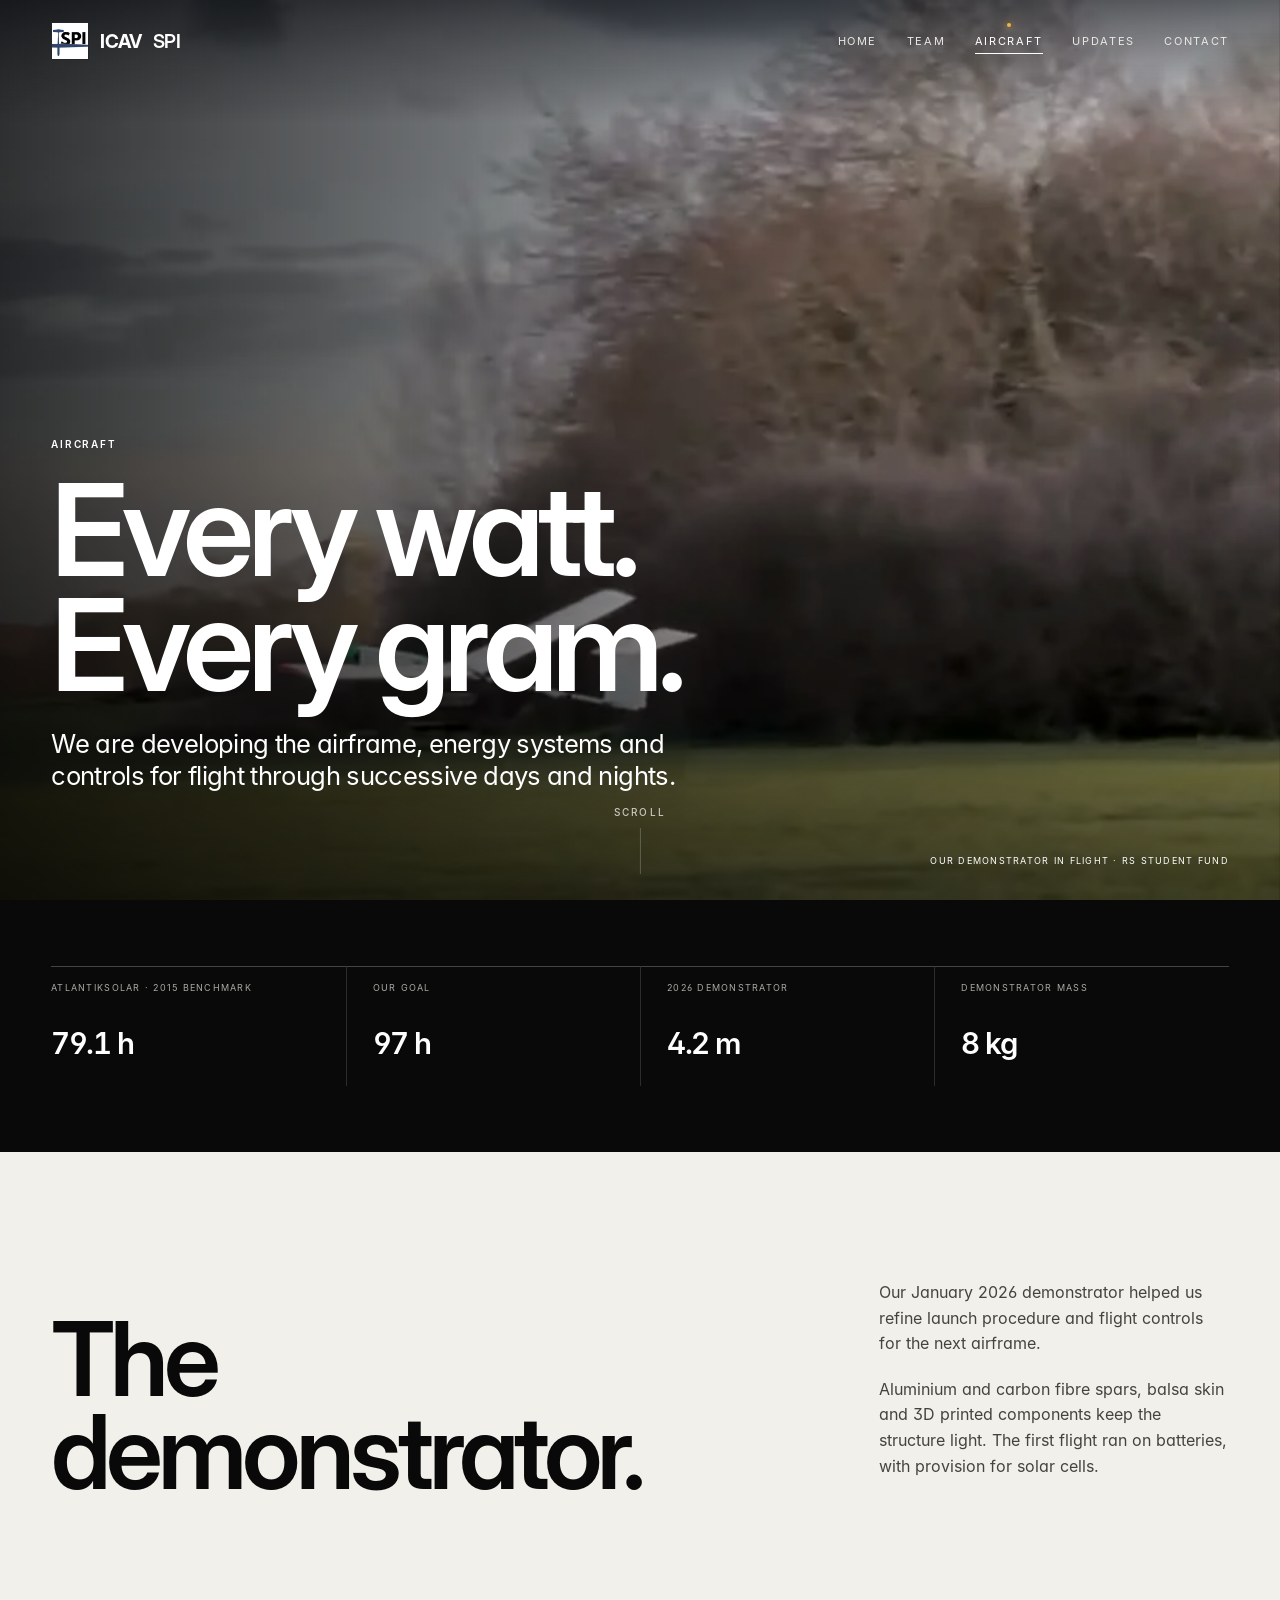
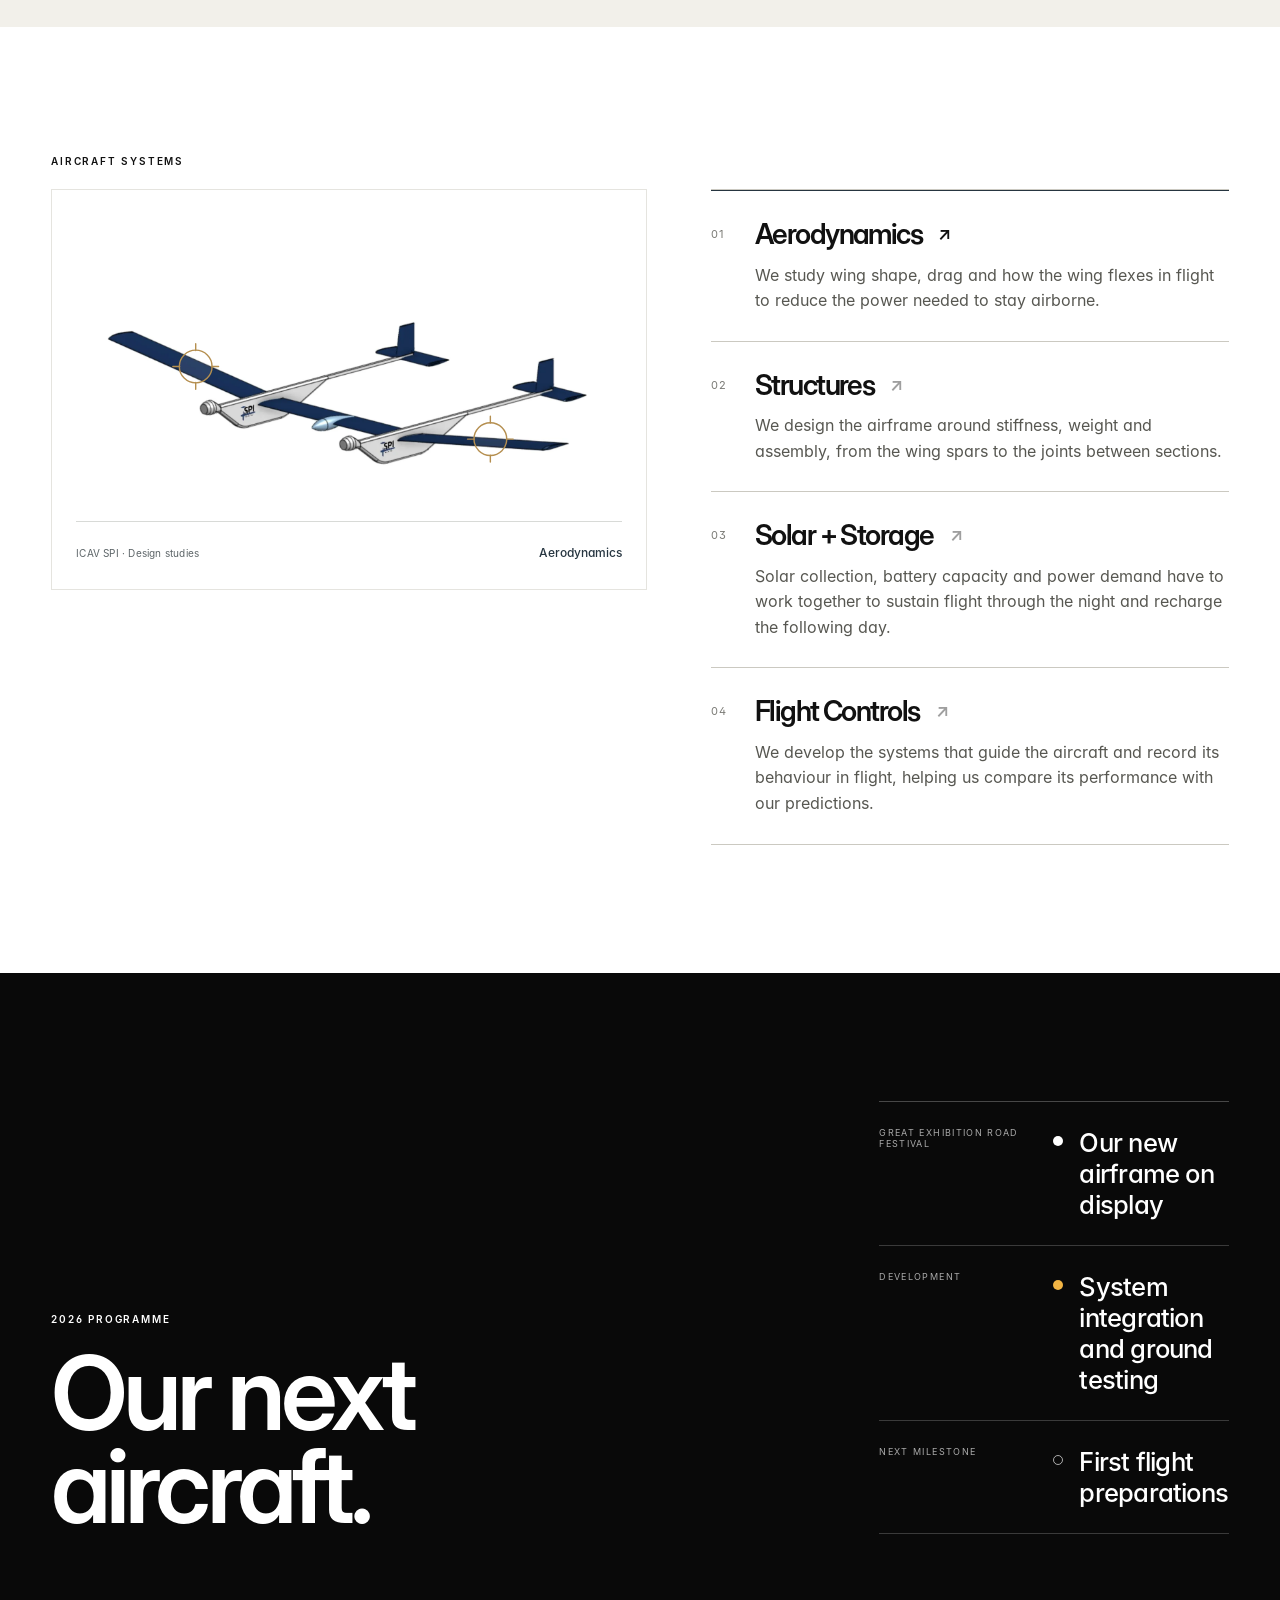
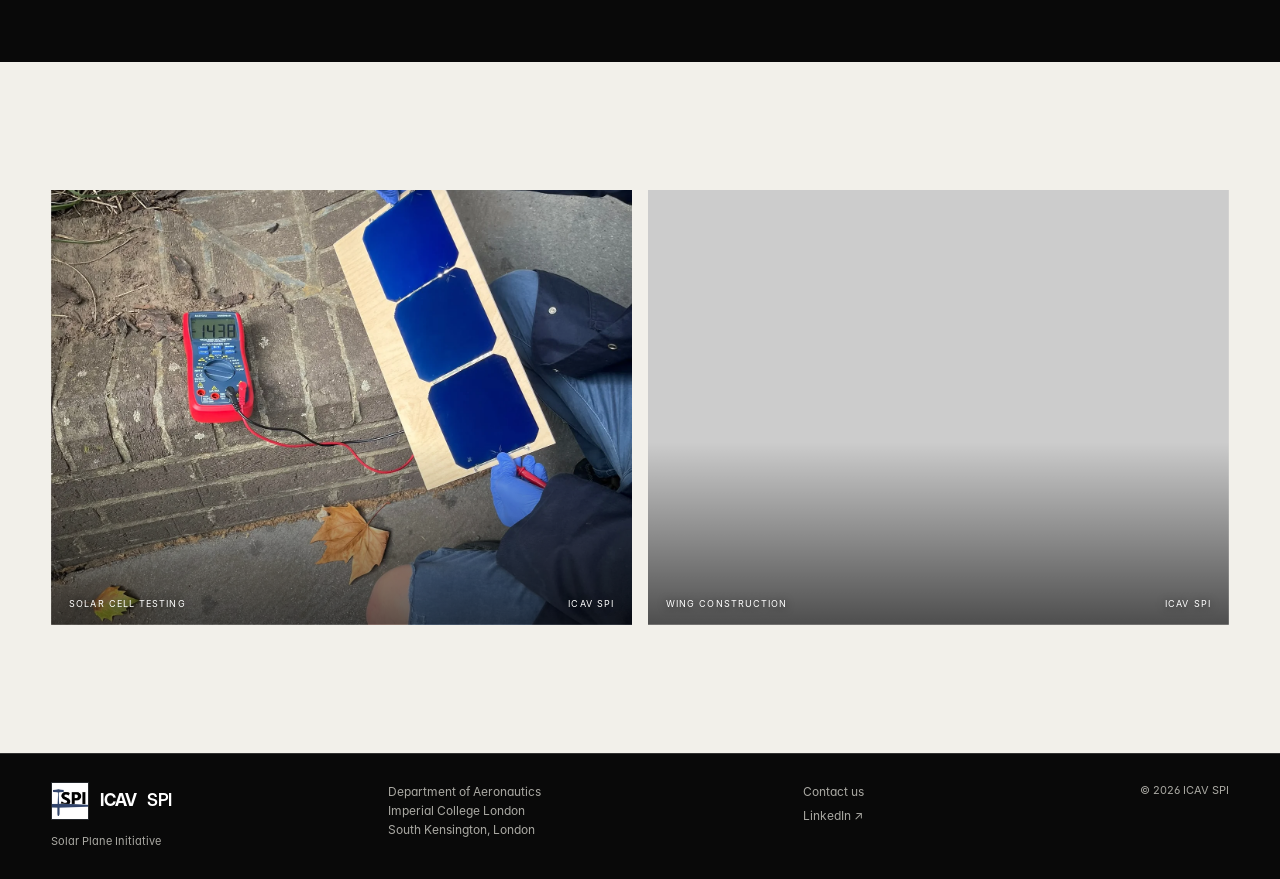
==== commit 95a83a18: "Add sleek motion and polish layer across the site - Self-hosted Inter / Inter Display (OFL) for cons" ====
--- a/aircraft.html
+++ b/aircraft.html
@@ -1,4 +1,4 @@
-<!doctype html><html lang="en"><head><meta charset="utf-8"><meta name="viewport" content="width=device-width,initial-scale=1"><meta name="theme-color" content="#090909"><link rel="icon" type="image/png" sizes="140x140" href="assets/spi-logo.png?v=20260922-spifix2"><link rel="shortcut icon" href="assets/spi-logo.png?v=20260922-spifix2"><link rel="apple-touch-icon" href="assets/spi-logo.png?v=20260922-spifix2"><meta name="description" content="Explore our solar aircraft at ICAV SPI, from our first flight tests to the systems we are developing for longer flights."><title>Aircraft | ICAV SPI</title><link rel="stylesheet" href="site.css?v=20260922-spifix2"><link rel="stylesheet" href="flight.css?v=20261009-motion1"><link rel="stylesheet" href="motion.css?v=20261009-fixes1"></head><body>
+<!doctype html><html lang="en"><head><meta charset="utf-8"><meta name="viewport" content="width=device-width,initial-scale=1"><meta name="theme-color" content="#090909"><link rel="icon" type="image/png" sizes="140x140" href="assets/spi-logo.png?v=20260922-spifix2"><link rel="shortcut icon" href="assets/spi-logo.png?v=20260922-spifix2"><link rel="apple-touch-icon" href="assets/spi-logo.png?v=20260922-spifix2"><meta name="description" content="Explore our solar aircraft at ICAV SPI, from our first flight tests to the systems we are developing for longer flights."><title>Aircraft | ICAV SPI</title><link rel="stylesheet" href="site.css?v=20260922-spifix2"><link rel="stylesheet" href="flight.css?v=20261009-motion1"><link rel="stylesheet" href="motion.css?v=20261009-fixes1"><link rel="preload" href="assets/fonts/inter-display-600.woff" as="font" type="font/woff" crossorigin><link rel="preload" href="assets/fonts/inter-400.woff" as="font" type="font/woff" crossorigin><link rel="stylesheet" href="polish.css?v=20261103-polish1"></head><body>
 <header class="site-header"><a class="brand" href="index.html">ICAV <span>SPI</span></a><button class="menu" type="button" aria-expanded="false" aria-controls="site-navigation">Menu</button><nav class="nav" id="site-navigation" aria-label="Main navigation"><a href="index.html">Home</a><a href="team.html">Team</a><a class="active" href="aircraft.html">Aircraft</a><a href="updates.html">Updates</a><a href="contact.html">Contact</a></nav></header>
 <a class="skip-link" href="#main-content">Skip to content</a>
 <main id="main-content">
@@ -50,4 +50,4 @@
   <address class="footer-location">Department of Aeronautics<br>Imperial College London<br>South Kensington, London</address>
   <div class="footer-links"><a href="contact.html">Contact us</a><a href="https://www.linkedin.com/company/icavspi-solar-plane-initiative/" target="_blank" rel="noreferrer">LinkedIn ↗</a></div>
   <p class="footer-copyright">© <span data-year></span> ICAV SPI</p>
-</footer><script src="site.js?v=20261009-fixes1"></script></body></html>
+</footer><script src="site.js?v=20261009-fixes1"></script><script src="polish.js?v=20261103-polish1"></script></body></html>
--- a/polish.css
+++ b/polish.css
@@ -0,0 +1,254 @@
+/* ==========================================================================
+   ICAV SPI — polish layer (2026-11)
+   Loaded after site.css / flight.css / motion.css on every page.
+   Everything that starts hidden or moves is gated behind:
+     .polish         → polish.js has run (JS available)
+     .polish-motion  → JS available AND the visitor allows motion
+   so the site stays fully readable without JavaScript or with
+   "reduce motion" switched on.
+   ========================================================================== */
+
+/* ---------- Type: self-hosted Inter (OFL, see assets/fonts) ---------- */
+@font-face{font-family:"Inter";src:url("assets/fonts/inter-400.woff") format("woff");font-weight:400;font-style:normal;font-display:swap}
+@font-face{font-family:"Inter";src:url("assets/fonts/inter-500.woff") format("woff");font-weight:500;font-style:normal;font-display:swap}
+@font-face{font-family:"Inter";src:url("assets/fonts/inter-600.woff") format("woff");font-weight:600 800;font-style:normal;font-display:swap}
+@font-face{font-family:"Inter Display";src:url("assets/fonts/inter-display-600.woff") format("woff");font-weight:500 650;font-style:normal;font-display:swap}
+@font-face{font-family:"Inter Display";src:url("assets/fonts/inter-display-700.woff") format("woff");font-weight:651 900;font-style:normal;font-display:swap}
+
+:root{
+  --sun:#f2b544;
+  --sun-soft:#ffe1a1;
+  --ease-out:cubic-bezier(.19,1,.22,1);
+  --ease-io:cubic-bezier(.65,0,.35,1);
+  --font-text:"Inter","Helvetica Neue",Helvetica,Arial,sans-serif;
+  --font-display:"Inter Display","Inter","Helvetica Neue",Helvetica,Arial,sans-serif;
+}
+html{scrollbar-color:#3b3f45 #0b0c0e}
+body{font-family:var(--font-text);font-feature-settings:"cv11","ss01";text-rendering:optimizeLegibility}
+::selection{background:var(--sun);color:#0b0c0e}
+
+.page-hero h1,.display,.goal-number,.marquee span,
+.row h3,.team-bands h3,.brand,.flight-counter strong{font-family:var(--font-display)}
+.page-hero h1,.display{font-weight:600;letter-spacing:-.048em}
+.page-hero h1{line-height:.9}
+.goal-number{font-weight:650;letter-spacing:-.075em}
+.home-explore .row h3,.team-bands h3{letter-spacing:-.04em;font-weight:600}
+.brand{font-weight:700;letter-spacing:-.03em}
+.eyebrow,.label{font-weight:600}
+.stat strong,.goal-facts strong,.timeline-row strong,.news-link strong,.news-entry summary strong{font-variant-numeric:tabular-nums}
+
+/* ---------- Scroll progress ---------- */
+.scroll-progress{position:fixed;z-index:95;left:0;top:0;width:100%;height:2px;pointer-events:none;
+  transform-origin:0 50%;transform:scaleX(var(--scroll,0));
+  background:linear-gradient(90deg,var(--sun),var(--sun-soft));box-shadow:0 0 14px rgba(242,181,68,.55)}
+
+/* ---------- Header: clear over the hero, glass once you scroll, tucks away ---------- */
+.polish .site-header{background:transparent;backdrop-filter:none;-webkit-backdrop-filter:none;
+  padding-top:22px;padding-bottom:22px;
+  transition:transform .55s var(--ease-out),padding .45s var(--ease-out)}
+.polish .site-header::before,.polish .site-header::after{content:"";position:absolute;inset:0;z-index:-1;pointer-events:none;transition:opacity .45s ease}
+.polish .site-header::before{bottom:-40px;background:linear-gradient(rgba(4,7,11,.6),rgba(4,7,11,0))}
+.polish .site-header::after{opacity:0;background:rgba(9,12,16,.8);
+  -webkit-backdrop-filter:blur(18px) saturate(1.6);backdrop-filter:blur(18px) saturate(1.6);
+  border-bottom:1px solid rgba(255,255,255,.08)}
+.polish.is-scrolled .site-header{padding-top:12px;padding-bottom:12px}
+.polish.is-scrolled .site-header::before{opacity:0}
+.polish.is-scrolled .site-header::after{opacity:1}
+.polish.header-hidden .site-header{transform:translate3d(0,-110%,0)}
+.polish .brand:before{transition:transform .6s var(--ease-out)}
+.polish .brand:hover:before{transform:rotate(-8deg) scale(1.06)}
+
+@media(min-width:851px){
+  .polish .nav a{position:relative;padding:6px 0}
+  .polish .nav a.active{border-bottom:0;padding-bottom:6px}
+  .polish .nav a::after{content:"";position:absolute;left:0;right:0;bottom:0;height:1px;background:currentColor;
+    transform:scaleX(0);transform-origin:100% 50%;transition:transform .5s var(--ease-out)}
+  .polish .nav a:hover::after,.polish .nav a:focus-visible::after,.polish .nav a.active::after{transform:scaleX(1);transform-origin:0 50%}
+  .polish .nav a.active::before{content:"";position:absolute;left:50%;top:-5px;width:4px;height:4px;margin-left:-2px;border-radius:50%;background:var(--sun);box-shadow:0 0 8px var(--sun)}
+}
+
+/* Mobile: full-screen menu that opens from the Menu button */
+@media(max-width:850px){
+  .polish .site-header .brand,.polish .menu{position:relative;z-index:2}
+  .polish .menu{min-width:52px;text-align:right;letter-spacing:.18em}
+  .polish .nav{display:flex;position:fixed;inset:0;z-index:1;height:100vh;height:100dvh;
+    flex-direction:column;justify-content:center;gap:4px;padding:96px var(--pad) 48px;
+    background:radial-gradient(120% 70% at 100% 0%,rgba(242,181,68,.14),transparent 55%),#06080b;
+    visibility:hidden;opacity:0;clip-path:circle(0px at calc(100% - 46px) 36px);
+    transition:clip-path .7s var(--ease-io),opacity .3s ease .35s,visibility 0s linear .7s}
+  .polish .nav.open{visibility:visible;opacity:1;clip-path:circle(150% at calc(100% - 46px) 36px);
+    transition:clip-path .8s var(--ease-io),opacity .2s ease,visibility 0s}
+  .polish .nav a{font-family:var(--font-display);font-size:clamp(42px,12vw,68px);font-weight:600;line-height:1.08;
+    letter-spacing:-.04em;text-transform:none;color:#f2f0ea;border:0;padding:2px 0;
+    opacity:0;translate:0 26px;transition:opacity .4s ease,translate .7s var(--ease-out)}
+  .polish .nav.open a{opacity:1;translate:0 0}
+  .polish .nav.open a:nth-child(1){transition-delay:.18s}.polish .nav.open a:nth-child(2){transition-delay:.24s}
+  .polish .nav.open a:nth-child(3){transition-delay:.3s}.polish .nav.open a:nth-child(4){transition-delay:.36s}
+  .polish .nav.open a:nth-child(5){transition-delay:.42s}
+  .polish .nav a.active{color:var(--sun)}
+  .polish.menu-open,.polish.menu-open body{overflow:hidden}
+  .polish.menu-open .site-header::after{opacity:0}
+}
+
+/* ---------- Heroes: unveil, parallax, staggered entrance ---------- */
+.polish-motion .page-hero>img,.polish-motion .home-hero-slides{translate:0 var(--hero-shift,0px);will-change:translate}
+.polish-motion .page-hero>img,.polish-motion .home-hero-slides{animation:polish-unveil 2s var(--ease-out) both}
+@keyframes polish-unveil{from{opacity:0;scale:1.14}to{opacity:1;scale:1}}
+.polish-motion .page-hero:not(.home-hero) .hero-copy,.polish-motion .home-hero-content{translate:0 var(--hero-lift,0px);opacity:var(--hero-fade,1)}
+.polish-motion .page-hero .hero-copy.is-revealed{animation:none}
+.polish-motion .page-hero .eyebrow{animation:polish-track 1.4s var(--ease-out) .1s both}
+.polish-motion .page-hero .hero-deck{animation:polish-rise 1.1s var(--ease-out) .55s both}
+.polish-motion .page-hero .hero-actions{animation:polish-rise 1.1s var(--ease-out) .7s both}
+.polish-motion .home-hero-controls,.polish-motion .hero-meta{animation:polish-fade 1.2s ease .95s both}
+@keyframes polish-rise{from{opacity:0;translate:0 24px}to{opacity:1;translate:0 0}}
+@keyframes polish-fade{from{opacity:0}to{opacity:1}}
+@keyframes polish-track{from{opacity:0;letter-spacing:.45em}to{opacity:1;letter-spacing:.18em}}
+
+.scroll-cue{position:absolute;z-index:4;left:50%;bottom:26px;translate:-50% 0;display:flex;flex-direction:column;align-items:center;gap:10px;
+  color:rgba(255,255,255,.72);font-size:10px;font-weight:500;letter-spacing:.22em;text-transform:uppercase;pointer-events:none;opacity:var(--hero-fade,1)}
+.scroll-cue i{display:block;width:1px;height:46px;background:rgba(255,255,255,.22);position:relative;overflow:hidden}
+.scroll-cue i::after{content:"";position:absolute;inset:0;background:#fff;transform:translateY(-100%)}
+.polish-motion .scroll-cue>*{animation:polish-fade 1s ease 1.3s both}
+.polish-motion .scroll-cue i::after{animation:polish-cue 2.4s var(--ease-io) 1.6s infinite}
+@keyframes polish-cue{0%{transform:translateY(-100%)}55%,100%{transform:translateY(100%)}}
+@media(max-width:900px){.scroll-cue{display:none}}
+
+/* Slideshow dots fill up while each slide is showing */
+.polish .home-hero-dot.active:after{background:rgba(255,255,255,.3)}
+.polish .home-hero-dot::before{content:"";position:absolute;z-index:1;left:0;right:0;top:12px;height:3px;background:#fff;transform:scaleX(0);transform-origin:0 50%}
+.polish .home-hero-dot.active::before{transform:scaleX(1)}
+.polish-motion .home-hero-dot.active.run::before{animation:polish-dot 6.5s linear both}
+@keyframes polish-dot{from{transform:scaleX(0)}to{transform:scaleX(1)}}
+.polish .slideshow-toggle{transition:background-color .3s,color .3s,border-color .3s}
+.polish .slideshow-toggle:hover{background:#fff;color:#000;border-color:#fff}
+
+/* ---------- Headline word reveal ---------- */
+.polish-motion .wsplit .w{display:inline-flex;overflow:hidden;vertical-align:baseline;
+  padding:.06em .06em .18em;margin:-.06em -.06em -.18em}
+.polish-motion .wsplit .wi{display:inline-block;transform:translate3d(0,112%,0) rotate(5deg);transform-origin:0 100%;
+  transition:transform 1.15s var(--ease-out);transition-delay:calc(var(--i,0) * 70ms + var(--split-delay,0ms))}
+.polish-motion .wsplit.words-in .wi{transform:none}
+.polish-motion .page-hero h1.wsplit{--split-delay:150ms}
+
+/* ---------- Generic staggered reveal for lists and cards ---------- */
+.polish-motion .pr{opacity:0;translate:0 30px;transition:opacity .9s ease,translate 1.1s var(--ease-out);transition-delay:calc(var(--d,0) * 90ms)}
+.polish-motion .pr.pr-in{opacity:1;translate:0 0}
+
+/* ---------- Buttons and links ---------- */
+.polish .button{border-radius:999px;position:relative;isolation:isolate;overflow:hidden;padding:0 28px;
+  transition:color .5s var(--ease-out),border-color .5s var(--ease-out),translate .5s var(--ease-out),background-color .4s}
+.polish .button::before{content:"";position:absolute;inset:-1px;z-index:-1;border-radius:inherit;background:#fff;
+  transform:translateY(102%);transition:transform .6s var(--ease-out)}
+.polish .button:hover,.polish .home-hero .button:hover,.polish .button:focus-visible{background:rgba(255,255,255,.06);color:#0b0c0e;border-color:#fff}
+.polish .button:hover::before,.polish .button:focus-visible::before{transform:none}
+
+.polish .text-link{border-bottom:0;padding-bottom:5px;
+  background:linear-gradient(color-mix(in srgb,currentColor 60%,transparent),color-mix(in srgb,currentColor 60%,transparent)) 0 100%/100% 1px no-repeat}
+.polish .text-link:hover,.polish .text-link:focus-visible{animation:polish-underline .85s var(--ease-io)}
+@keyframes polish-underline{
+  0%{background-size:100% 1px;background-position:100% 100%}
+  45%{background-size:0 1px;background-position:100% 100%}
+  55%{background-size:0 1px;background-position:0 100%}
+  100%{background-size:100% 1px;background-position:0 100%}}
+.polish .chapter-link{background:linear-gradient(currentColor,currentColor) 0 100%/0 1px no-repeat;transition:background-size .6s var(--ease-out)}
+.polish .chapter-link:hover,.polish .chapter-link:focus-visible{background-size:100% 1px}
+.polish .chapter-link span{transition:transform .5s var(--ease-out)}
+.polish .footer-links a{background:linear-gradient(currentColor,currentColor) 0 100%/0 1px no-repeat;transition:background-size .5s var(--ease-out),color .3s}
+.polish .footer-links a:hover{text-decoration:none;background-size:100% 1px}
+
+/* ---------- Photos ---------- */
+.polish-motion .chapter-photo-window img{transform:translate3d(0,var(--py,0px),0) scale(1.1);will-change:transform}
+.polish .photo img,.polish .team-gallery img,.polish .team-partner-image img{transition:transform 1.4s var(--ease-out)}
+.polish .photo:hover img,.polish .team-gallery figure:hover img,.polish .team-partner-image:hover img{transform:scale(1.045)}
+
+/* ---------- Homepage: flight goal ---------- */
+.count{font:inherit;color:inherit;font-variant-numeric:tabular-nums}
+.polish .goal-facts>div{position:relative;overflow:hidden;
+  transition:transform .6s var(--ease-out),opacity .9s ease,translate 1.1s var(--ease-out);transition-delay:0s,calc(var(--d,0) * 90ms),calc(var(--d,0) * 90ms)}
+.polish .goal-facts>div::before{content:"";position:absolute;inset:0;pointer-events:none;opacity:0;transition:opacity .45s ease;
+  background:radial-gradient(280px circle at var(--mx,50%) var(--my,50%),rgba(242,181,68,.24),transparent 70%)}
+.polish .goal-facts>div::after{content:"";position:absolute;left:0;top:0;height:2px;width:100%;background:var(--sun);transform:scaleX(0);transform-origin:0 50%;transition:transform .7s var(--ease-out)}
+.polish .goal-facts>div:hover{transform:translateY(-4px)}
+.polish .goal-facts>div:hover::before{opacity:1}
+.polish .goal-facts>div:hover::after,.polish .goal-facts>div.pr-in::after{transform:scaleX(1)}
+.polish .goal-facts>div.pr-in::after{transition-delay:calc(var(--d,0) * 90ms + .35s)}
+
+/* ---------- Marquee band ---------- */
+.marquee{position:relative;overflow:hidden;background:var(--ink);color:#f2f0ea;padding:clamp(30px,4.5vw,64px) 0;
+  border-top:1px solid rgba(255,255,255,.07);border-bottom:1px solid rgba(255,255,255,.07)}
+.marquee::before,.marquee::after{content:"";position:absolute;top:0;bottom:0;z-index:2;width:clamp(40px,8vw,140px);pointer-events:none}
+.marquee::before{left:0;background:linear-gradient(90deg,var(--ink),transparent)}
+.marquee::after{right:0;background:linear-gradient(270deg,var(--ink),transparent)}
+.marquee-track{display:flex;width:max-content;will-change:transform}
+.marquee-group{display:flex;align-items:center;flex:none;gap:clamp(26px,3.6vw,60px);padding-right:clamp(26px,3.6vw,60px)}
+.marquee span{font-weight:600;font-size:clamp(52px,8.6vw,146px);line-height:1;letter-spacing:-.05em;white-space:nowrap}
+.marquee .outline{color:transparent;-webkit-text-stroke:1.5px rgba(242,240,234,.62)}
+.marquee i{flex:none;width:clamp(14px,1.5vw,24px);aspect-ratio:1;border-radius:50%;
+  background:radial-gradient(circle at 35% 35%,#fff1c9,var(--sun) 55%,#c9862a);box-shadow:0 0 26px rgba(242,181,68,.6)}
+
+/* ---------- "Our next aircraft" ---------- */
+.polish .home-next,.polish .team-cta{position:relative;overflow:hidden;isolation:isolate}
+.polish .home-next::before,.polish .team-cta::before{content:"";position:absolute;z-index:-1;width:min(80vw,980px);aspect-ratio:1;right:-22%;top:-40%;border-radius:50%;pointer-events:none;
+  background:radial-gradient(circle,rgba(242,181,68,.17),rgba(242,181,68,.05) 42%,transparent 68%)}
+.polish-motion .home-next::before,.polish-motion .team-cta::before{animation:polish-breathe 9s ease-in-out infinite alternate}
+@keyframes polish-breathe{from{scale:1;opacity:.7}to{scale:1.14;opacity:1}}
+
+/* Status dots: done · in progress · next */
+.polish .timeline-row strong{position:relative;padding-left:26px}
+.polish .timeline-row strong::before{content:"";position:absolute;left:0;top:.38em;width:10px;height:10px;border-radius:50%;background:currentColor;box-sizing:border-box}
+.polish .timeline-row:nth-child(2) strong::before{background:var(--sun);box-shadow:0 0 0 0 rgba(242,181,68,.55)}
+.polish-motion .timeline-row:nth-child(2) strong::before{animation:polish-pulse 2.2s ease-out infinite}
+.polish .timeline-row:nth-child(3) strong::before{background:transparent;border:1.5px solid currentColor;opacity:.65}
+@keyframes polish-pulse{0%{box-shadow:0 0 0 0 rgba(242,181,68,.55)}70%{box-shadow:0 0 0 13px rgba(242,181,68,0)}100%{box-shadow:0 0 0 0 rgba(242,181,68,0)}}
+
+/* ---------- Homepage: explore cards with photo reveal ---------- */
+.polish .home-explore .row{position:relative;isolation:isolate;overflow:hidden;min-height:280px;
+  transition:transform .6s var(--ease-out),color .45s ease,opacity .9s ease,translate 1.1s var(--ease-out);
+  transition-delay:0s,0s,calc(var(--d,0) * 90ms),calc(var(--d,0) * 90ms)}
+.polish .home-explore .row::before{content:"";position:absolute;inset:0;z-index:-1;opacity:0;transform:scale(1.08);
+  background:linear-gradient(0deg,rgba(6,9,13,.86),rgba(6,9,13,.3) 62%,rgba(6,9,13,.12)),var(--card-img,none) center/cover no-repeat;
+  transition:opacity .6s ease,transform 1.4s var(--ease-out)}
+.polish .home-explore .row::after{content:"↗";position:absolute;top:26px;right:30px;font-size:28px;line-height:1;transition:transform .6s var(--ease-out)}
+.polish .home-explore .row p{transition:color .45s ease}
+.polish .home-explore .row:hover,.polish .home-explore .row:focus-visible{color:#fff;transform:translateY(-5px)}
+.polish .home-explore .row:hover::before,.polish .home-explore .row:focus-visible::before{opacity:1;transform:scale(1)}
+.polish .home-explore .row:hover::after,.polish .home-explore .row:focus-visible::after{transform:translate(5px,-5px)}
+.polish .home-explore .row:hover p,.polish .home-explore .row:focus-visible p{color:rgba(255,255,255,.84)}
+@media(hover:none){
+  .polish .home-explore .row{color:#fff}
+  .polish .home-explore .row::before{opacity:1;transform:none;background-color:#15181c}
+  .polish .home-explore .row p{color:rgba(255,255,255,.84)}
+}
+@media(max-width:520px){.polish .home-explore .row::after{top:22px;right:24px}}
+
+/* ---------- Team / updates / aircraft details ---------- */
+.polish .team-bands article{position:relative}
+.polish .team-bands article::before{content:"";position:absolute;left:0;right:0;top:-1px;height:2px;background:var(--ink);transform:scaleX(0);transform-origin:0 50%;transition:transform .6s var(--ease-out)}
+.polish .team-bands article:hover::before{transform:scaleX(1)}
+.polish .team-bands h3,.polish .team-bands span{transition:transform .6s var(--ease-out),color .3s}
+.polish .team-bands article:hover h3{transform:translateY(-6px)}
+.polish .team-bands article:hover span{color:#b8862e}
+.polish .crew-list span{transition:color .3s,background-color .3s}
+.polish .crew-list span:hover{color:var(--sun)}
+.polish .news-link b,.polish .contact-option strong{transition:transform .5s var(--ease-out)}
+.polish .news-link:hover b{transform:translate(4px,-4px)}
+.polish .stats .stat{transition:opacity .9s ease,translate 1.1s var(--ease-out);transition-delay:calc(var(--d,0) * 90ms)}
+
+/* Footer: keep the tagline under the logo (an older p:last-child rule pushed it right) */
+.footer-compact .footer-identity p{text-align:left}
+
+/* ---------- Page-to-page transitions (supporting browsers) ---------- */
+@view-transition{navigation:auto}
+.site-header{view-transition-name:site-header}
+::view-transition-old(root){animation:polish-vt-out .3s cubic-bezier(.4,0,1,1) both}
+::view-transition-new(root){animation:polish-vt-in .65s var(--ease-out) both}
+@keyframes polish-vt-out{to{opacity:0;transform:translateY(-18px)}}
+@keyframes polish-vt-in{from{opacity:0;transform:translateY(28px)}}
+
+/* ---------- Respect reduced motion ---------- */
+@media(prefers-reduced-motion:reduce){
+  @view-transition{navigation:none}
+  .wsplit .wi{transform:none!important}
+  .pr{opacity:1!important;translate:none!important}
+  .polish .site-header{transition:none}
+}
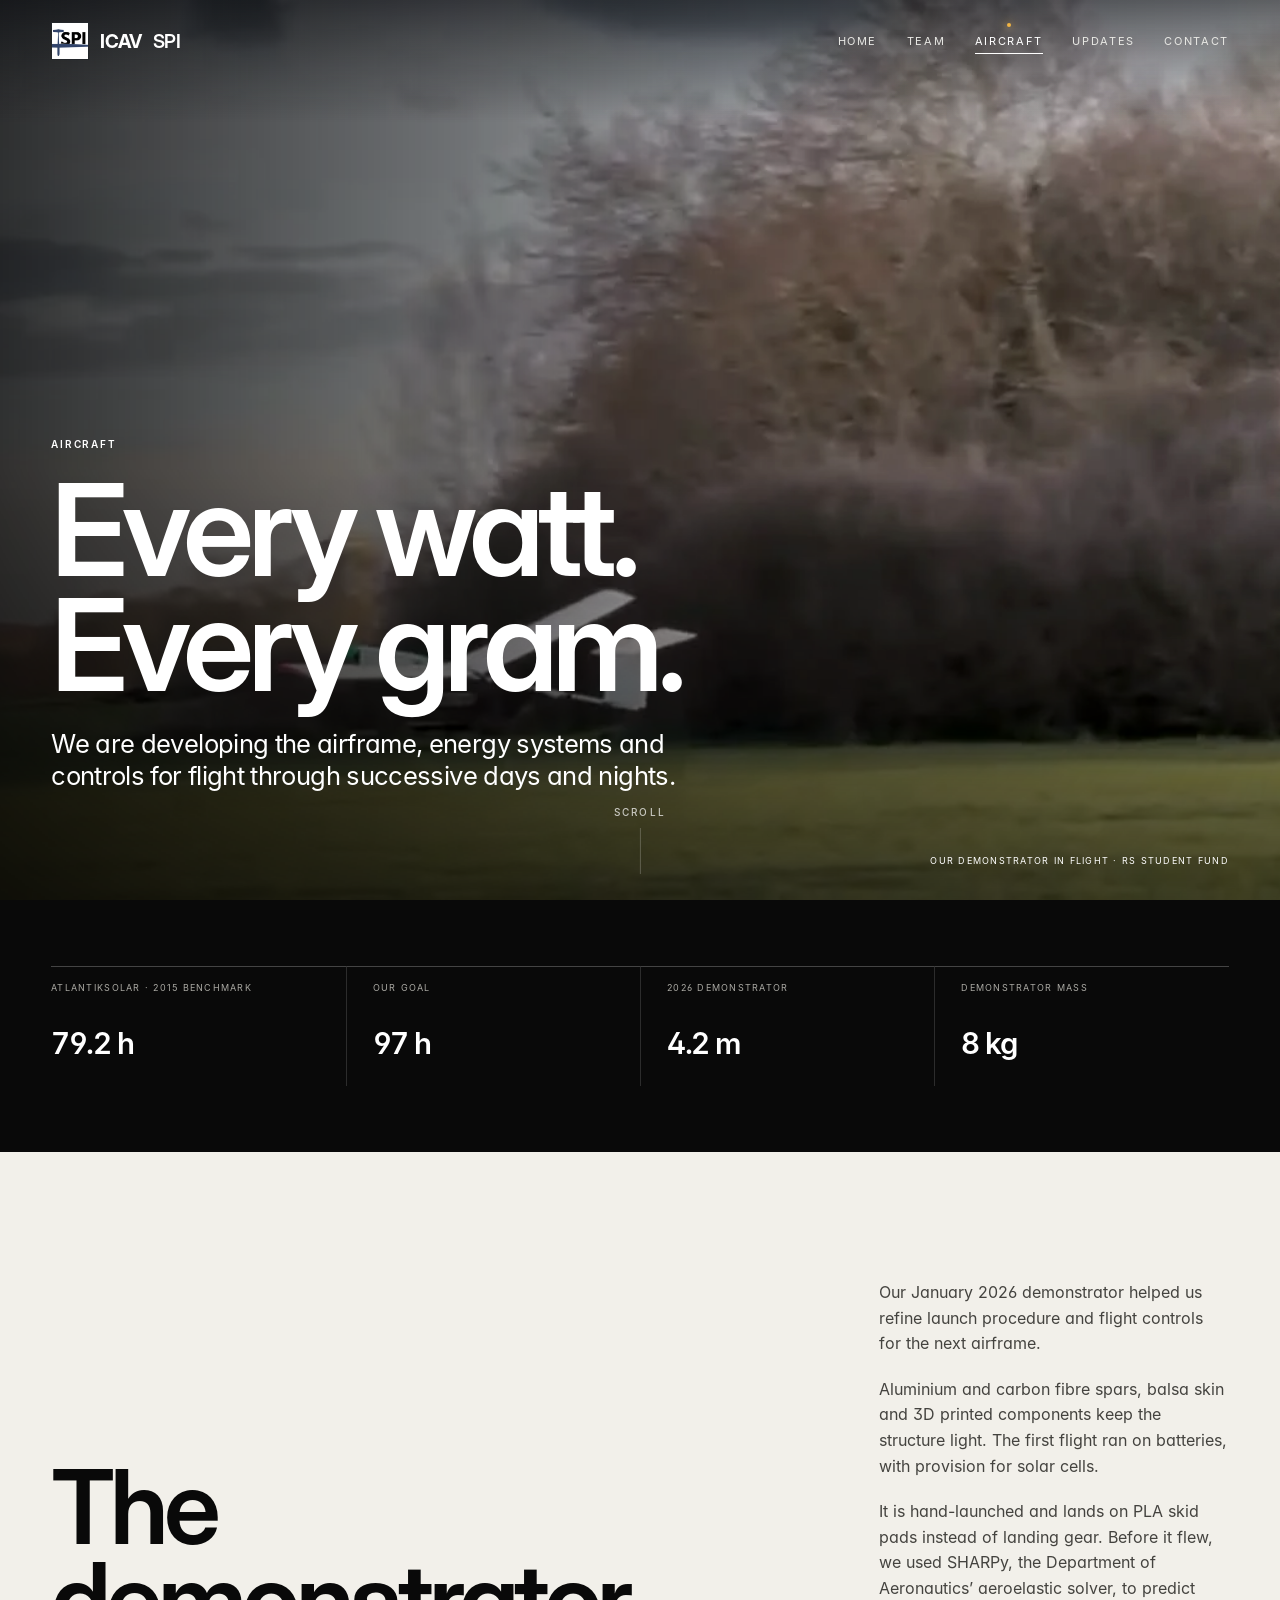
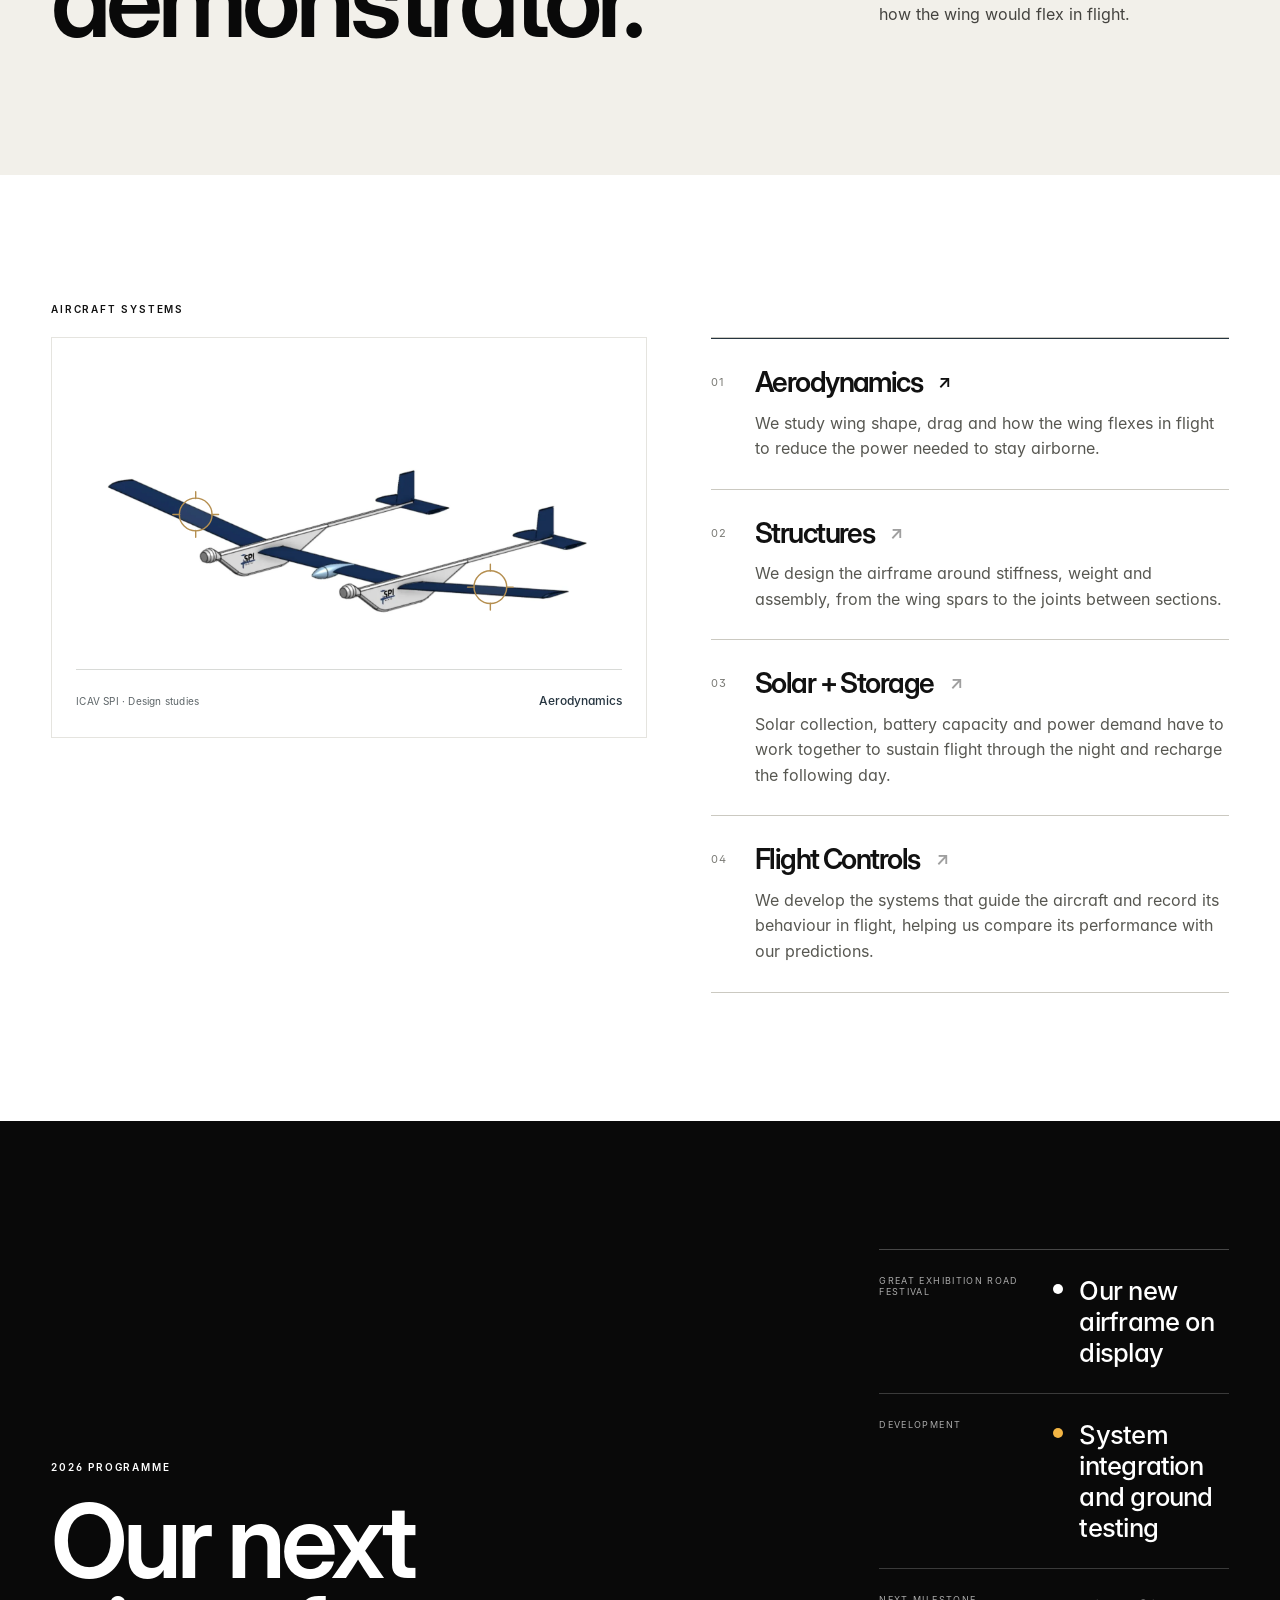
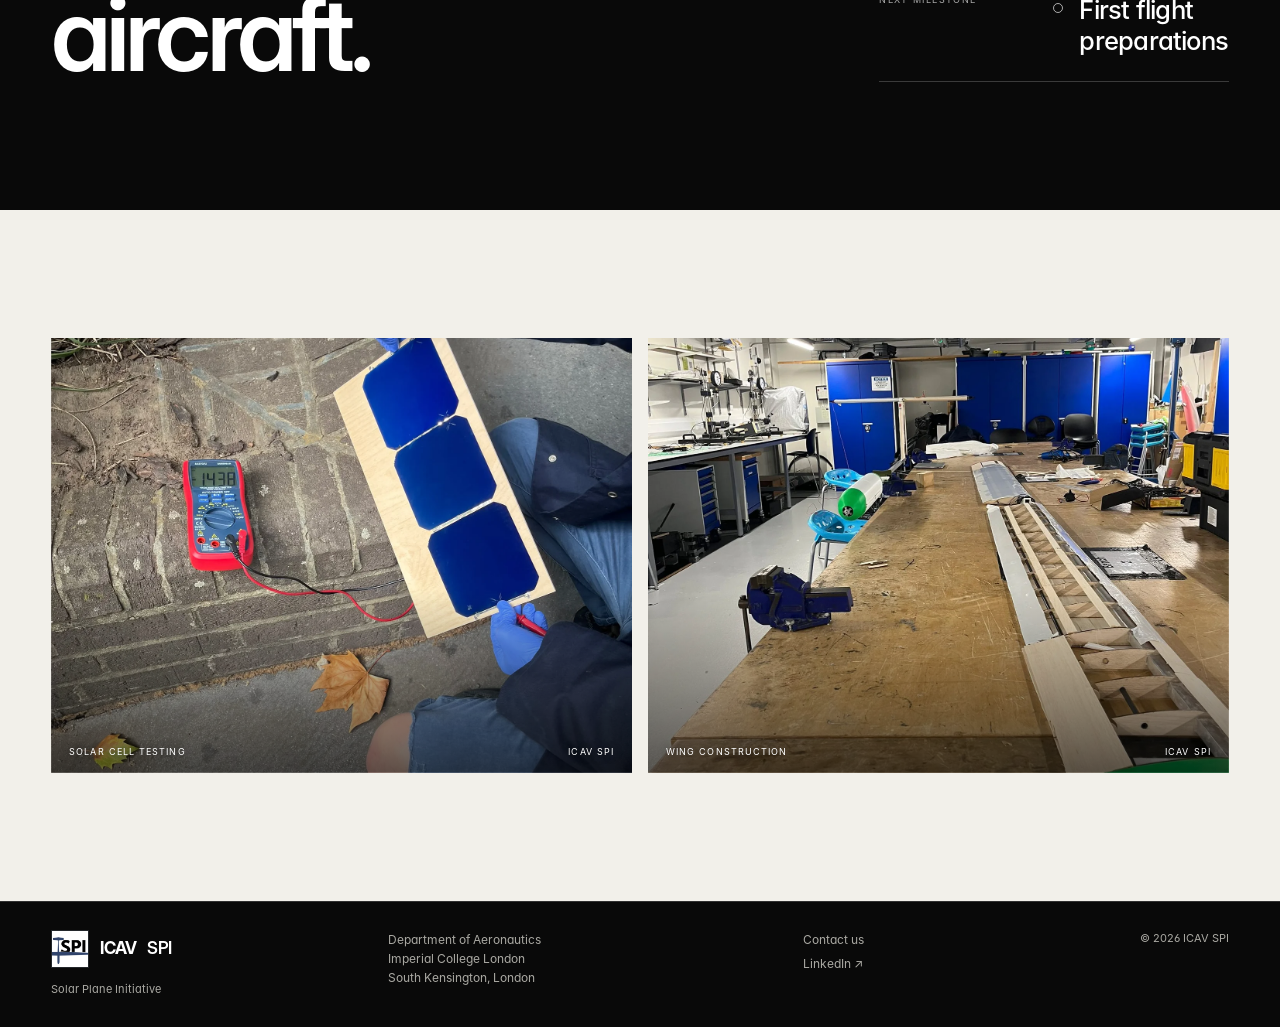
==== commit 416bb2ff: "Flight story v2: real twin-boom aircraft, living sky and mission HUD - Redraw the homepage aircraft " ====
--- a/aircraft.html
+++ b/aircraft.html
@@ -1,4 +1,4 @@
-<!doctype html><html lang="en"><head><meta charset="utf-8"><meta name="viewport" content="width=device-width,initial-scale=1"><meta name="theme-color" content="#090909"><link rel="icon" type="image/png" sizes="140x140" href="assets/spi-logo.png?v=20260922-spifix2"><link rel="shortcut icon" href="assets/spi-logo.png?v=20260922-spifix2"><link rel="apple-touch-icon" href="assets/spi-logo.png?v=20260922-spifix2"><meta name="description" content="Explore our solar aircraft at ICAV SPI, from our first flight tests to the systems we are developing for longer flights."><title>Aircraft | ICAV SPI</title><link rel="stylesheet" href="site.css?v=20260922-spifix2"><link rel="stylesheet" href="flight.css?v=20261009-motion1"><link rel="stylesheet" href="motion.css?v=20261009-fixes1"><link rel="preload" href="assets/fonts/inter-display-600.woff" as="font" type="font/woff" crossorigin><link rel="preload" href="assets/fonts/inter-400.woff" as="font" type="font/woff" crossorigin><link rel="stylesheet" href="polish.css?v=20261103-polish1"></head><body>
+<!doctype html><html lang="en"><head><meta charset="utf-8"><meta name="viewport" content="width=device-width,initial-scale=1"><meta name="theme-color" content="#090909"><link rel="icon" type="image/png" sizes="140x140" href="assets/spi-logo.png?v=20260922-spifix2"><link rel="shortcut icon" href="assets/spi-logo.png?v=20260922-spifix2"><link rel="apple-touch-icon" href="assets/spi-logo.png?v=20260922-spifix2"><meta name="description" content="Explore our solar aircraft at ICAV SPI, from our first flight tests to the systems we are developing for longer flights."><title>Aircraft | ICAV SPI</title><link rel="stylesheet" href="site.css?v=20260922-spifix2"><link rel="stylesheet" href="flight.css?v=20261009-motion1"><link rel="stylesheet" href="motion.css?v=20261009-fixes1"><link rel="preload" href="assets/fonts/inter-display-600.woff" as="font" type="font/woff" crossorigin><link rel="preload" href="assets/fonts/inter-400.woff" as="font" type="font/woff" crossorigin><link rel="stylesheet" href="polish.css?v=20261103-flight2"></head><body>
 <header class="site-header"><a class="brand" href="index.html">ICAV <span>SPI</span></a><button class="menu" type="button" aria-expanded="false" aria-controls="site-navigation">Menu</button><nav class="nav" id="site-navigation" aria-label="Main navigation"><a href="index.html">Home</a><a href="team.html">Team</a><a class="active" href="aircraft.html">Aircraft</a><a href="updates.html">Updates</a><a href="contact.html">Contact</a></nav></header>
 <a class="skip-link" href="#main-content">Skip to content</a>
 <main id="main-content">
@@ -6,7 +6,7 @@
 
 <section class="stats"><div class="stat"><span>AtlantikSolar · 2015 benchmark</span><strong>81.5 h</strong></div><div class="stat"><span>Our goal</span><strong>100 h</strong></div><div class="stat"><span>2026 demonstrator</span><strong>4.2 m</strong></div><div class="stat"><span>Demonstrator mass</span><strong>8 kg</strong></div></section>
 
-<section class="section paper"><div class="split"><h2 class="display">The<br>demonstrator.</h2><div class="body-copy"><p>Our January 2026 demonstrator helped us refine launch procedure and flight controls for the next airframe.</p><p>Aluminium and carbon fibre spars, balsa skin and 3D printed components keep the structure light. The first flight ran on batteries, with provision for solar cells.</p></div></div></section>
+<section class="section paper"><div class="split"><h2 class="display">The<br>demonstrator.</h2><div class="body-copy"><p>Our January 2026 demonstrator helped us refine launch procedure and flight controls for the next airframe.</p><p>Aluminium and carbon fibre spars, balsa skin and 3D printed components keep the structure light. The first flight ran on batteries, with provision for solar cells.</p><p>It is hand-launched and lands on PLA skid pads instead of landing gear. Before it flew, we used SHARPy, the Department of Aeronautics’ aeroelastic solver, to predict how the wing would flex in flight.</p></div></div></section>
 
 <section class="section white" id="systems"><div class="label">Aircraft systems</div>
 <div class="systems-layout">
@@ -50,4 +50,4 @@
   <address class="footer-location">Department of Aeronautics<br>Imperial College London<br>South Kensington, London</address>
   <div class="footer-links"><a href="contact.html">Contact us</a><a href="https://www.linkedin.com/company/icavspi-solar-plane-initiative/" target="_blank" rel="noreferrer">LinkedIn ↗</a></div>
   <p class="footer-copyright">© <span data-year></span> ICAV SPI</p>
-</footer><script src="site.js?v=20261009-fixes1"></script><script src="polish.js?v=20261103-polish1"></script></body></html>
+</footer><script src="site.js?v=20261103-flight2"></script><script src="polish.js?v=20261103-flight2"></script></body></html>
--- a/polish.css
+++ b/polish.css
@@ -237,6 +237,103 @@
 /* Footer: keep the tagline under the logo (an older p:last-child rule pushed it right) */
 .footer-compact .footer-identity p{text-align:left}
 
+/* ==========================================================================
+   Flight story v2 — the real twin-boom aircraft, a living sky and a mission HUD
+   ========================================================================== */
+@media(min-width:901px){.polish .flight-chapter .chapter-grid{gap:clamp(70px,10vw,190px)}}
+
+/* Aircraft */
+.polish .flight-aircraft{height:auto;aspect-ratio:240/190;filter:none;
+  transform:translate3d(var(--aircraft-x,0px),var(--aircraft-y,0px),0) translate(-50%,-50%) rotate(var(--aircraft-bank,180deg)) scale(var(--aircraft-scale,1))}
+.polish .flight-aircraft:before{left:0;right:0;width:auto;top:91%;height:clamp(110px,18vh,210px);transform:none;filter:none;
+  background:linear-gradient(currentColor,transparent) 34.2% 0/1.2px 100% no-repeat,linear-gradient(currentColor,transparent) 65.8% 0/1.2px 100% no-repeat;
+  opacity:calc(var(--trail-opacity,.4) * .75)}
+.polish .flight-aircraft:after{left:0;right:0;width:auto;top:41%;height:clamp(130px,22vh,260px);transform:none;filter:blur(.3px);
+  background:linear-gradient(currentColor,transparent) 1.6% 0/1px 100% no-repeat,linear-gradient(currentColor,transparent) 98.4% 0/1px 100% no-repeat;
+  opacity:calc(var(--trail-opacity,.4) * .4)}
+.plane-v2{overflow:visible;filter:drop-shadow(var(--shadow-x,3px) var(--shadow-y,7px) 4px rgba(10,20,36,calc(.06 + .2 * var(--flight-daylight,1))))}
+.plane-wing{fill:url(#plane-wing-fill);stroke:color-mix(in srgb,#0f2140 calc(var(--flight-daylight,1) * 100%),#8fb3e3);stroke-width:.8}
+.plane-cells{fill:none;stroke:rgba(150,192,242,.34);stroke-width:.55}
+.plane-glint{opacity:calc(var(--flight-daylight,1) * var(--sun-vis,1) * .8);animation:plane-glint 9s linear infinite;animation-play-state:paused}
+@keyframes plane-glint{0%,52%{transform:translateX(0)}84%,100%{transform:translateX(300px)}}
+.plane-pod{fill:#f5f6f3;stroke:#b4bcc5;stroke-width:.7}
+.plane-spinner{fill:#8b939c;stroke:#6c747d;stroke-width:.4}
+.plane-prop{fill:rgba(36,44,54,.5);transform-box:fill-box;transform-origin:50% 50%;animation:plane-prop .1s steps(2,jump-none) infinite;animation-play-state:paused}
+@keyframes plane-prop{from{transform:scaleX(1);opacity:.6}to{transform:scaleX(.3);opacity:.25}}
+.plane-boom{fill:#dde2e8;stroke:#a7b0ba;stroke-width:.4}
+.plane-tail{fill:#1d3866;stroke:color-mix(in srgb,#0f2140 calc(var(--flight-daylight,1) * 100%),#8fb3e3);stroke-width:.6}
+.plane-fin{fill:#2b4d82}
+.plane-canopy{fill:#a9cff2;stroke:#6f9fcf;stroke-width:.6}
+.plane-canopy-shine{fill:none;stroke:rgba(255,255,255,.85);stroke-width:1;stroke-linecap:round}
+.plane-lights{--night:calc(1 - var(--flight-daylight,1))}
+.nav-port,.nav-stbd{opacity:calc(.08 + .92 * var(--night))}
+.nav-strobe{opacity:0;animation:plane-strobe 2s linear infinite;animation-play-state:paused}
+@keyframes plane-strobe{0%,4%{opacity:calc(.15 + .85 * var(--night))}5%,11%{opacity:0}12%,15%{opacity:calc(.15 + .85 * var(--night))}16%,100%{opacity:0}}
+.flight-running .plane-glint,.flight-running .plane-prop,.flight-running .nav-strobe{animation-play-state:running}
+.motion-suspended .plane-glint,.motion-suspended .plane-prop,.motion-suspended .nav-strobe,.motion-suspended .sky-stars i{animation-play-state:paused!important}
+
+/* Sky: sun and moon on an arc, dusk glow, twinkling stars */
+.polish .flight-sun,.polish .flight-stars{display:none}
+.sky-dusk,.sky-stars,.sky-sun,.sky-moon{position:absolute;pointer-events:none}
+.sky-dusk{inset:0;opacity:var(--dusk,0);background:linear-gradient(to top,rgba(255,126,82,.5),rgba(255,170,116,.22) 30%,rgba(255,200,150,0) 60%)}
+.sky-stars{inset:0;opacity:calc(1 - var(--flight-daylight,1))}
+.sky-stars i{position:absolute;left:0;top:0;width:1.6px;height:1.6px;border-radius:50%;animation:sky-twinkle 5.2s ease-in-out -2s infinite alternate;animation-play-state:paused}
+.sky-stars i:nth-child(2){animation-duration:3.4s;animation-delay:-1s}
+.flight-running .sky-stars i{animation-play-state:running}
+@keyframes sky-twinkle{from{opacity:1}to{opacity:.3}}
+.sky-sun{left:var(--sun-x,80%);top:var(--sun-y,22%);width:clamp(54px,5.4vw,90px);aspect-ratio:1;translate:-50% -50%;border-radius:50%;opacity:var(--sun-vis,0);
+  background:radial-gradient(circle,#fffef7 0 30%,var(--sun-color,#ffe7ad) 35%,transparent 70%);
+  box-shadow:0 0 110px 46px color-mix(in srgb,var(--sun-color,#ffe7ad) 30%,transparent)}
+.sky-moon{left:var(--moon-x,20%);top:var(--moon-y,22%);width:clamp(26px,2.4vw,40px);aspect-ratio:1;translate:-50% -50%;border-radius:50%;opacity:var(--moon-vis,0);
+  background:radial-gradient(circle at 38% 36%,#fbfcff,#dfe6f0 60%,#c3cddc);
+  box-shadow:0 0 50px 14px rgba(200,216,242,.16),inset -6px -4px 0 rgba(140,158,186,.32)}
+
+/* Mission HUD (replaces the bare hour counter) */
+.flight-hud{display:none;position:absolute;right:var(--pad);bottom:clamp(20px,3.4vh,40px);width:296px;padding:14px 16px 16px;border-radius:16px;
+  color:var(--flight-fg);background:color-mix(in srgb,var(--flight-bg) 68%,transparent);
+  -webkit-backdrop-filter:blur(16px) saturate(1.4);backdrop-filter:blur(16px) saturate(1.4);
+  border:1px solid color-mix(in srgb,var(--flight-fg) 13%,transparent);box-shadow:0 18px 50px rgba(8,14,24,.14);
+  font-variant-numeric:tabular-nums;opacity:var(--hud-opacity,1);transition:opacity .4s ease}
+.motion-ready .flight-hud{display:block}
+.hud-top{display:flex;justify-content:space-between;gap:12px;font-size:9.5px;font-weight:500;letter-spacing:.14em;text-transform:uppercase}
+.hud-top>span:first-child{opacity:.62}
+.hud-top b{font-weight:600}
+.hud-main{display:flex;align-items:flex-end;justify-content:space-between;margin:9px 0 12px}
+.hud-main strong{font-family:var(--font-display);font-size:48px;line-height:.86;font-weight:600;letter-spacing:-.05em}
+.hud-main small{margin-left:3px;font-size:.36em;letter-spacing:0;opacity:.6}
+.hud-main em{display:inline-flex;align-items:center;gap:7px;padding:6px 10px;border-radius:999px;font-size:10.5px;font-style:normal;font-weight:600;letter-spacing:.04em;
+  background:color-mix(in srgb,var(--flight-fg) 9%,transparent)}
+.hud-main em::before{content:"";width:6px;height:6px;border-radius:50%;background:var(--hud-dot,#f2b544);box-shadow:0 0 9px var(--hud-dot,#f2b544)}
+.hud-track{position:relative;height:3px;margin:0 0 25px;border-radius:3px;background:color-mix(in srgb,var(--flight-fg) 14%,transparent)}
+.hud-track i{position:absolute;inset:0;border-radius:inherit;background:linear-gradient(90deg,var(--sun),var(--sun-soft));transform:scaleX(var(--flight-progress,0));transform-origin:0 50%}
+.hud-record{position:absolute;left:81.5%;top:-4px;width:1.5px;height:11px;background:currentColor;opacity:.8}
+.hud-record b{position:absolute;top:14px;left:50%;translate:-50% 0;white-space:nowrap;font-size:9.5px;font-weight:500;letter-spacing:.03em;opacity:.75}
+.record-passed .hud-record{background:var(--sun);opacity:1;box-shadow:0 0 10px var(--sun)}
+.record-passed .hud-record b{opacity:1}
+.hud-meters{display:grid;grid-template-columns:1fr 1fr;gap:16px}
+.hud-meter{display:grid;grid-template-columns:auto 1fr;align-items:center;gap:6px 8px;font-size:9.5px;font-weight:500;letter-spacing:.12em;text-transform:uppercase}
+.hud-meter span{grid-area:1/1;opacity:.62}
+.hud-meter b{grid-area:1/2;justify-self:end;font-weight:600;letter-spacing:0}
+.hud-meter i{grid-column:1/-1;grid-row:2;position:relative;height:3px;overflow:hidden;border-radius:3px;background:color-mix(in srgb,var(--flight-fg) 13%,transparent)}
+.hud-meter i::after{content:"";position:absolute;inset:0;border-radius:inherit;transform-origin:0 50%}
+.hud-solar i::after{background:var(--sun);transform:scaleX(var(--hud-solar,0))}
+.hud-battery i::after{background:#4fcf92;transform:scaleX(var(--hud-battery,.4))}
+@media(max-width:900px){
+  .flight-hud{right:12px;bottom:14px;width:auto;min-width:92px;padding:8px 10px 10px;border-radius:12px}
+  .hud-top,.hud-meters,.hud-record b,.hud-main em{display:none}
+  .hud-main{margin:0 0 9px}
+  .hud-main strong{font-size:30px}
+  .hud-main em{padding:4px 8px;font-size:9.5px}
+  .hud-track{margin:0}
+}
+
+/* A tiny aircraft rides the scroll-progress bar */
+.scroll-plane{position:fixed;z-index:96;top:-5px;left:0;width:22px;height:18px;pointer-events:none;
+  transform:translate3d(calc(var(--scroll,0) * 100vw - 35%),0,0) rotate(90deg);
+  background:url("data:image/svg+xml,%3Csvg xmlns='http://www.w3.org/2000/svg' viewBox='0 0 240 190'%3E%3Cg fill='%23ffe1a1'%3E%3Cpath d='M120 69.5L16 71Q5 71.6 4.6 77.2Q5 83 15.5 84.2L120 88.6L224.5 84.2Q235 83 235.4 77.2Q235 71.6 224 71Z'/%3E%3Cpath d='M76 46h12v58H76zM152 46h12v58h-12zM80 100h4v72h-4zM156 100h4v72h-4zM66 162h32v9H66zM142 162h32v9h-32z'/%3E%3C/g%3E%3C/svg%3E") center/contain no-repeat;
+  filter:drop-shadow(0 0 4px rgba(242,181,68,.8));opacity:calc(min(1, var(--scroll,0) * 40))}
+@media(prefers-reduced-motion:reduce){.scroll-plane{display:none}}
+
 /* ---------- Page-to-page transitions (supporting browsers) ---------- */
 @view-transition{navigation:auto}
 .site-header{view-transition-name:site-header}
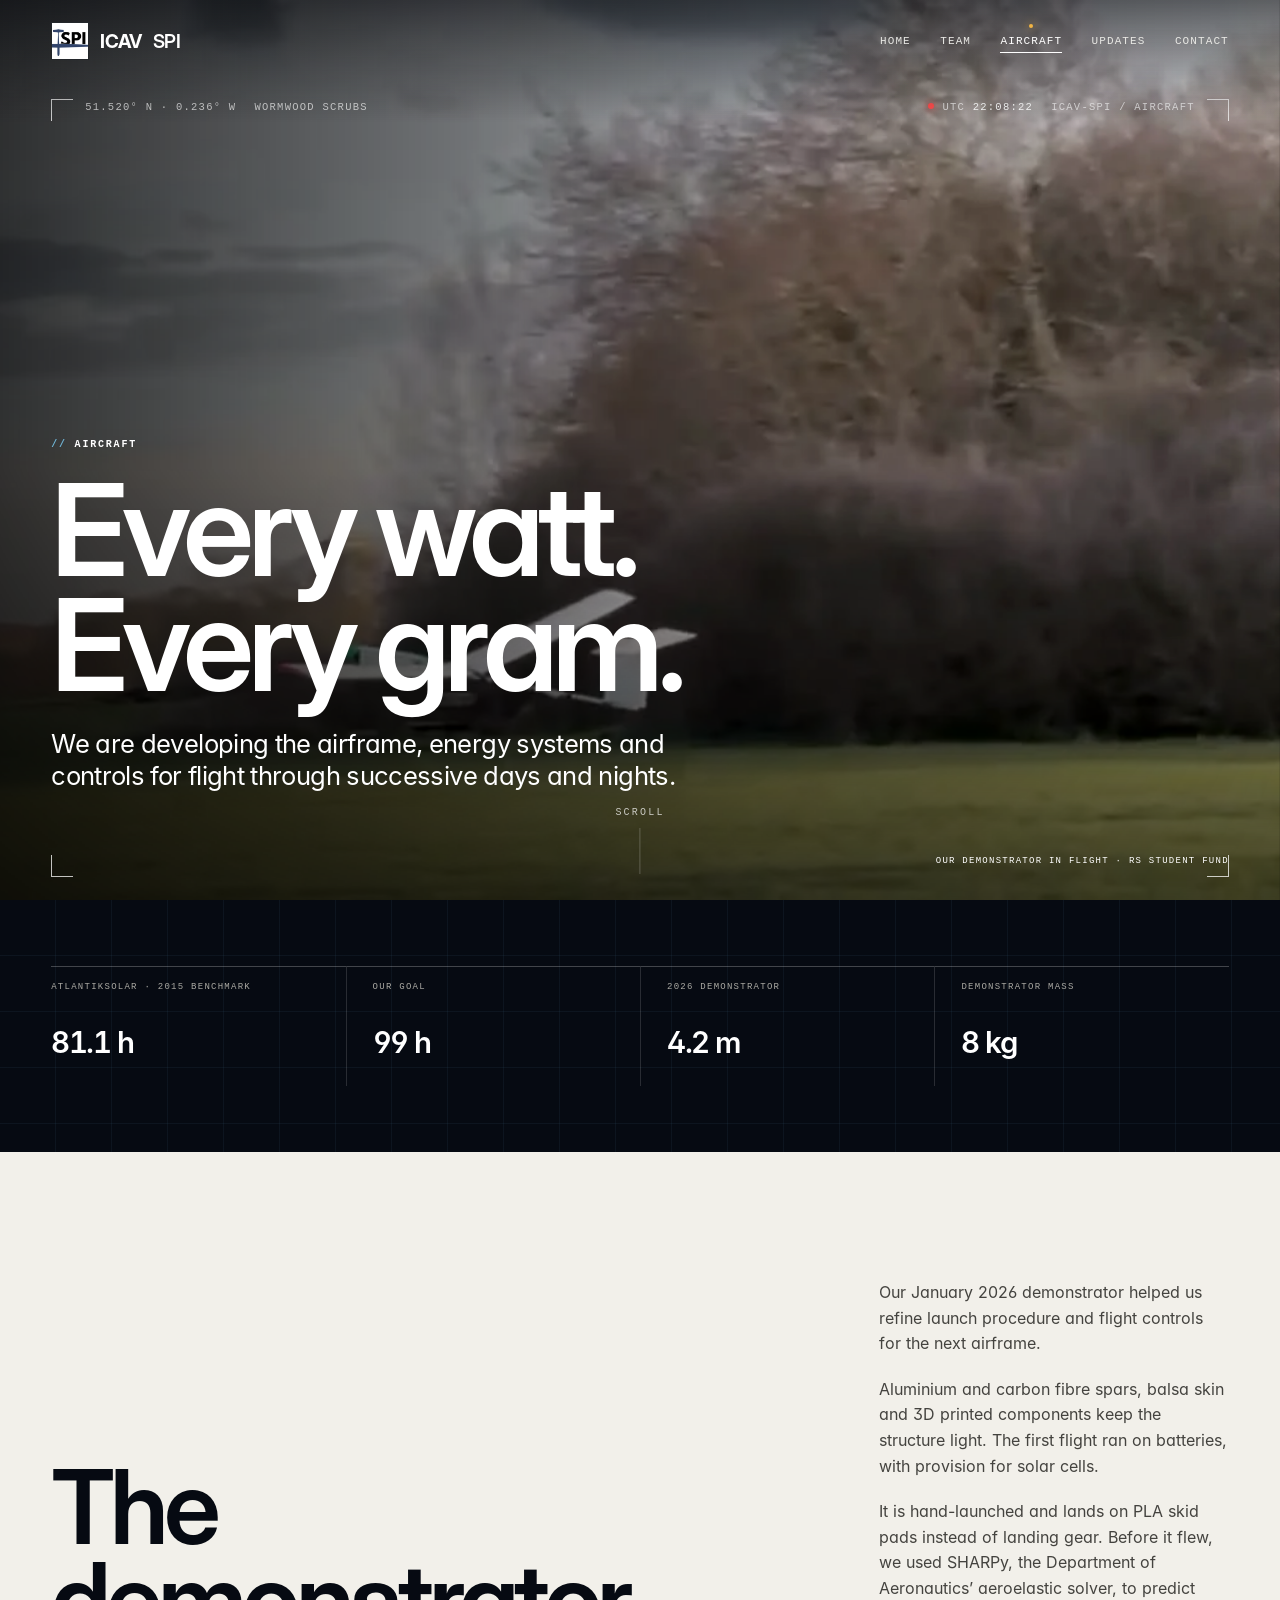
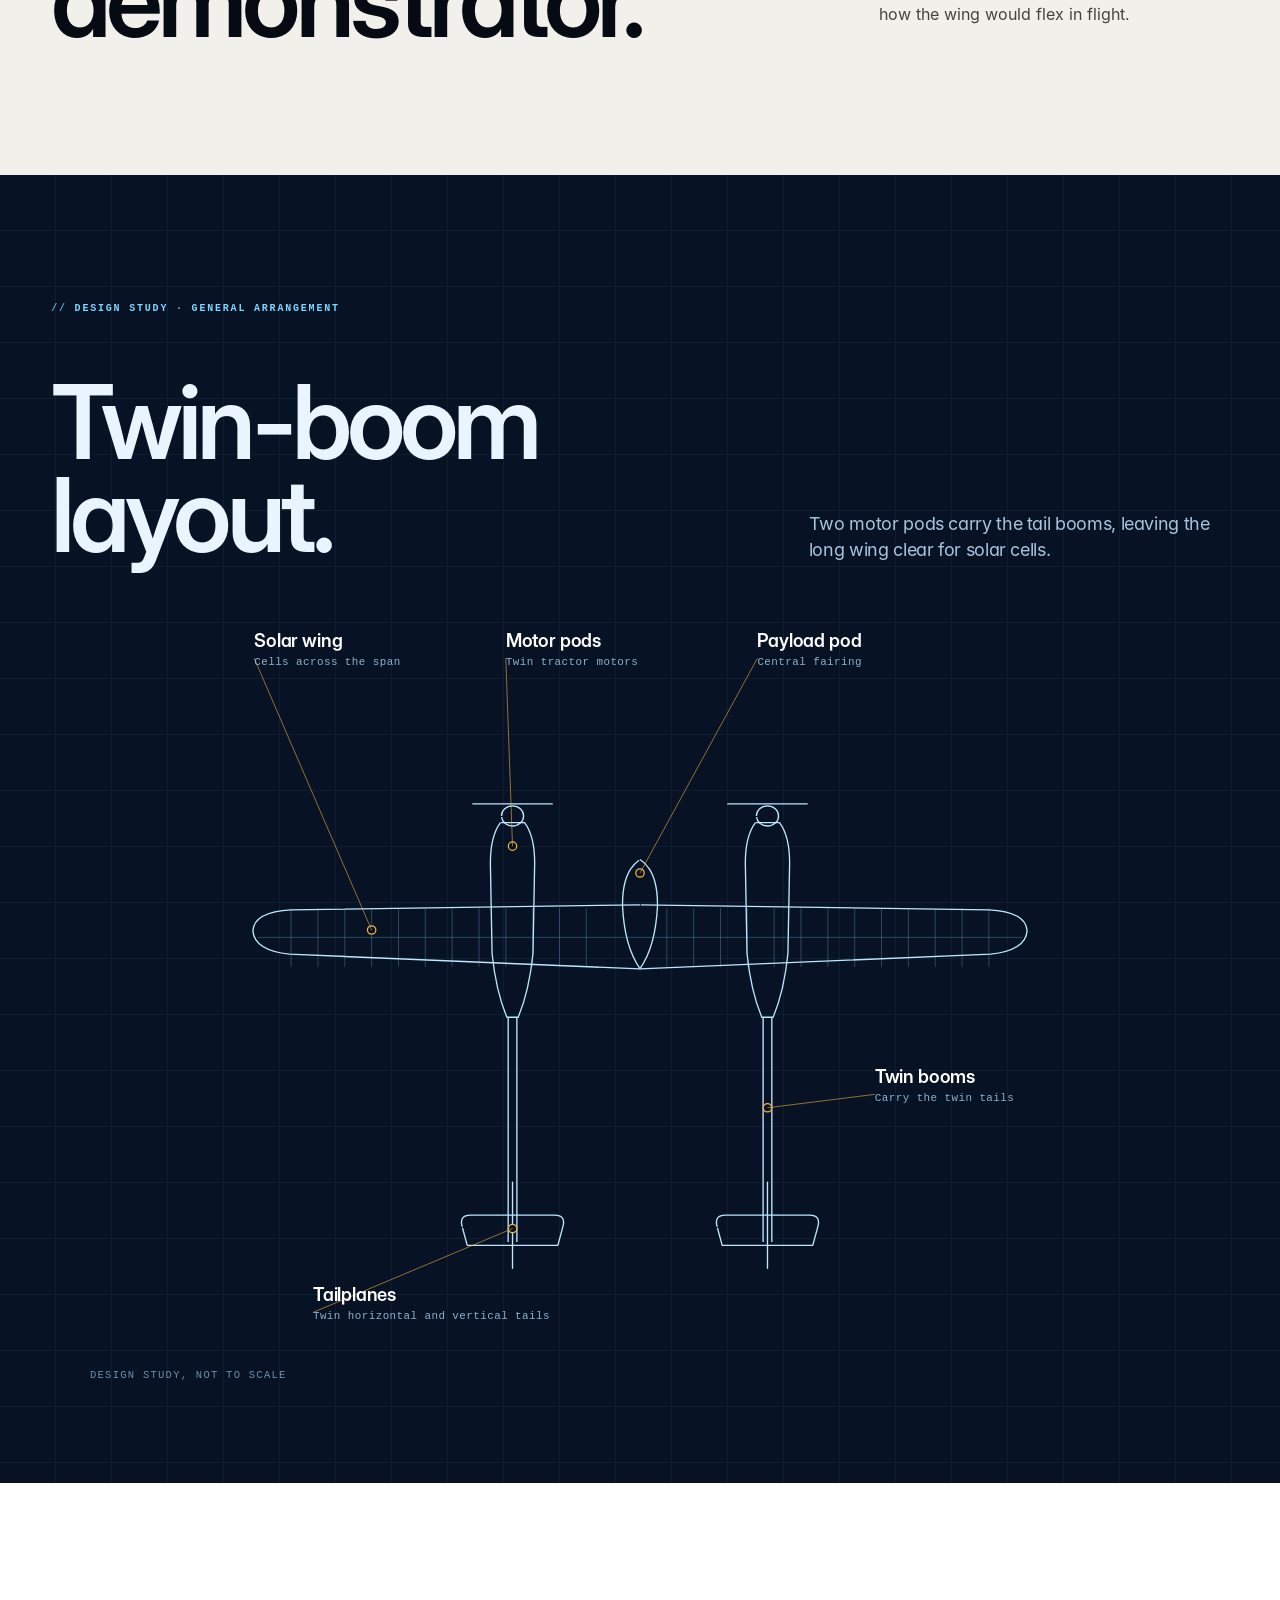
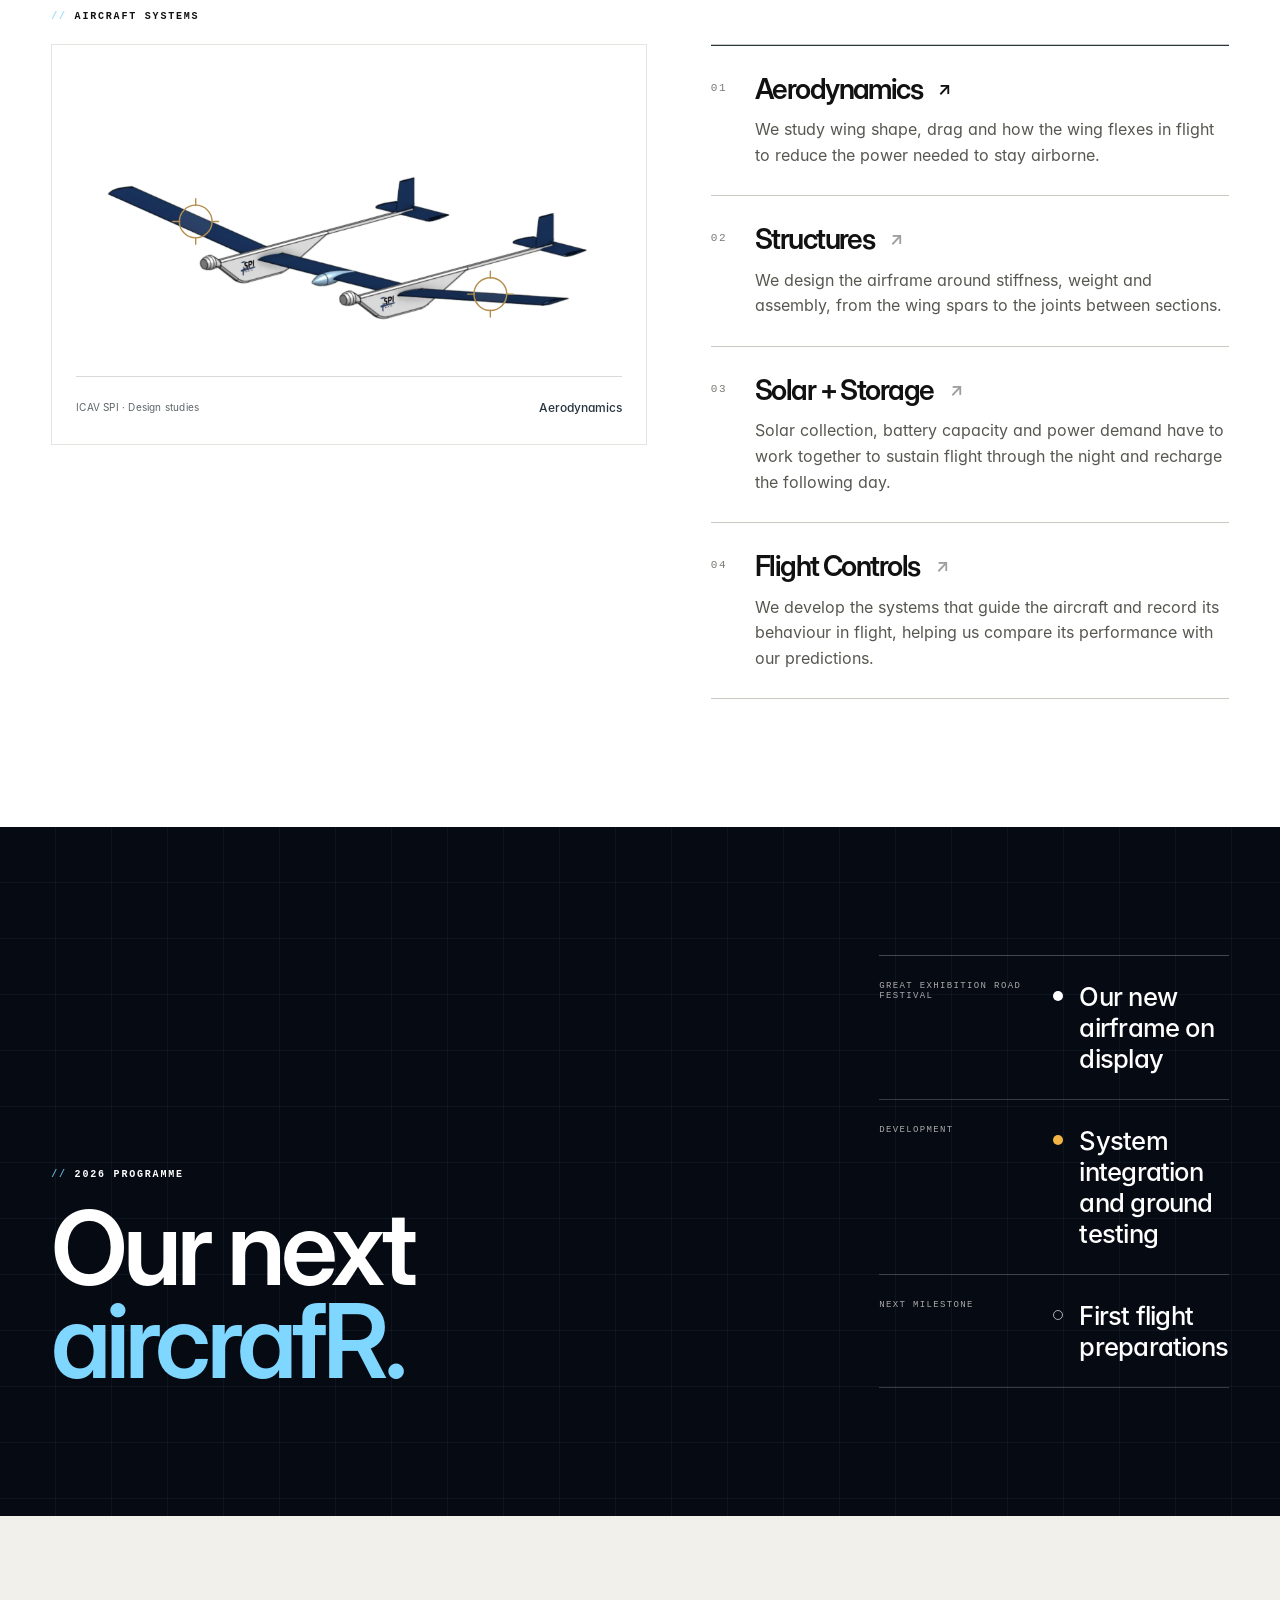
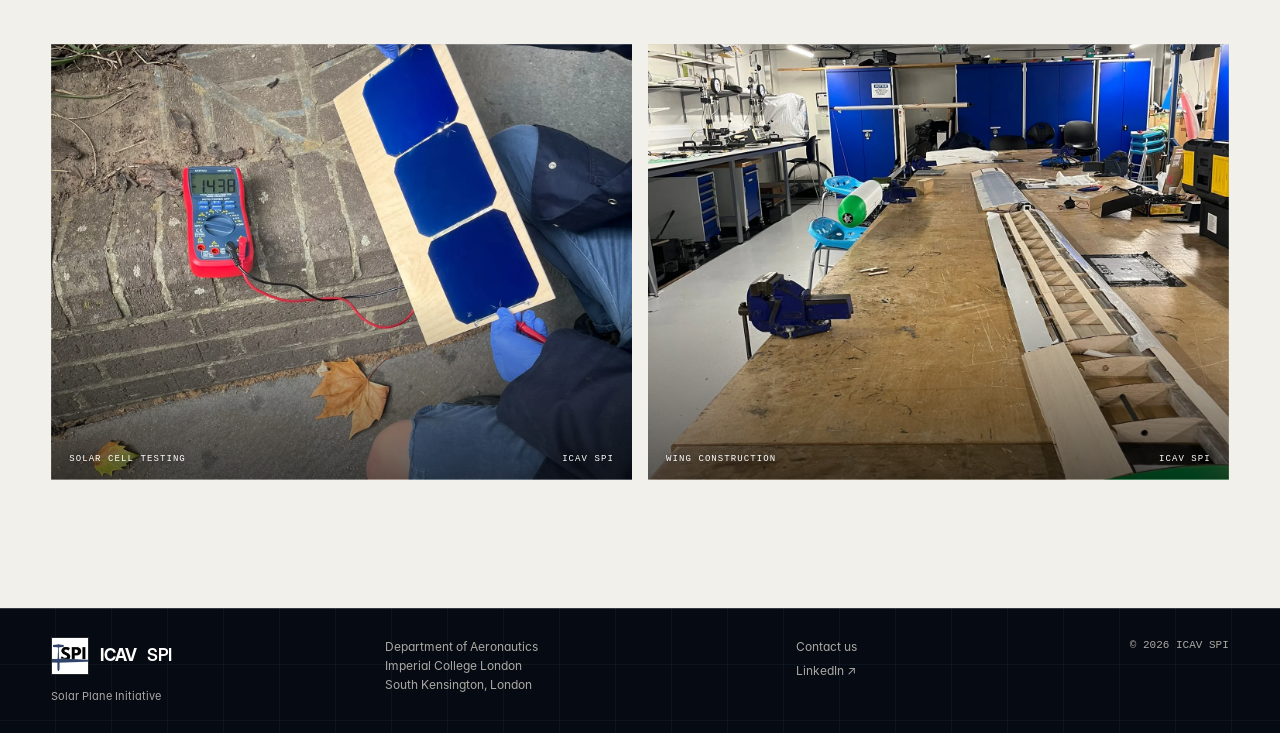
==== commit a65acda9: "Design A: Mission Control exploration Blueprint grid, monospace telemetry type, decoding headlines, " ====
--- a/aircraft.html
+++ b/aircraft.html
@@ -1,4 +1,4 @@
-<!doctype html><html lang="en"><head><meta charset="utf-8"><meta name="viewport" content="width=device-width,initial-scale=1"><meta name="theme-color" content="#090909"><link rel="icon" type="image/png" sizes="140x140" href="assets/spi-logo.png?v=20260922-spifix2"><link rel="shortcut icon" href="assets/spi-logo.png?v=20260922-spifix2"><link rel="apple-touch-icon" href="assets/spi-logo.png?v=20260922-spifix2"><meta name="description" content="Explore our solar aircraft at ICAV SPI, from our first flight tests to the systems we are developing for longer flights."><title>Aircraft | ICAV SPI</title><link rel="stylesheet" href="site.css?v=20260922-spifix2"><link rel="stylesheet" href="flight.css?v=20261009-motion1"><link rel="stylesheet" href="motion.css?v=20261009-fixes1"><link rel="preload" href="assets/fonts/inter-display-600.woff" as="font" type="font/woff" crossorigin><link rel="preload" href="assets/fonts/inter-400.woff" as="font" type="font/woff" crossorigin><link rel="stylesheet" href="polish.css?v=20261103-flight2"></head><body>
+<!doctype html><html lang="en"><head><meta charset="utf-8"><meta name="viewport" content="width=device-width,initial-scale=1"><meta name="theme-color" content="#090909"><link rel="icon" type="image/png" sizes="140x140" href="assets/spi-logo.png?v=20260922-spifix2"><link rel="shortcut icon" href="assets/spi-logo.png?v=20260922-spifix2"><link rel="apple-touch-icon" href="assets/spi-logo.png?v=20260922-spifix2"><meta name="description" content="Explore our solar aircraft at ICAV SPI, from our first flight tests to the systems we are developing for longer flights."><title>Aircraft | ICAV SPI</title><link rel="stylesheet" href="site.css?v=20260922-spifix2"><link rel="stylesheet" href="flight.css?v=20261009-motion1"><link rel="stylesheet" href="motion.css?v=20261009-fixes1"><link rel="preload" href="assets/fonts/inter-display-600.woff" as="font" type="font/woff" crossorigin><link rel="preload" href="assets/fonts/inter-400.woff" as="font" type="font/woff" crossorigin><link rel="stylesheet" href="polish.css?v=20261103-flight2"><link rel="stylesheet" href="design.css?v=mc1"></head><body>
 <header class="site-header"><a class="brand" href="index.html">ICAV <span>SPI</span></a><button class="menu" type="button" aria-expanded="false" aria-controls="site-navigation">Menu</button><nav class="nav" id="site-navigation" aria-label="Main navigation"><a href="index.html">Home</a><a href="team.html">Team</a><a class="active" href="aircraft.html">Aircraft</a><a href="updates.html">Updates</a><a href="contact.html">Contact</a></nav></header>
 <a class="skip-link" href="#main-content">Skip to content</a>
 <main id="main-content">
@@ -7,6 +7,12 @@
 <section class="stats"><div class="stat"><span>AtlantikSolar · 2015 benchmark</span><strong>81.5 h</strong></div><div class="stat"><span>Our goal</span><strong>100 h</strong></div><div class="stat"><span>2026 demonstrator</span><strong>4.2 m</strong></div><div class="stat"><span>Demonstrator mass</span><strong>8 kg</strong></div></section>
 
 <section class="section paper"><div class="split"><h2 class="display">The<br>demonstrator.</h2><div class="body-copy"><p>Our January 2026 demonstrator helped us refine launch procedure and flight controls for the next airframe.</p><p>Aluminium and carbon fibre spars, balsa skin and 3D printed components keep the structure light. The first flight ran on batteries, with provision for solar cells.</p><p>It is hand-launched and lands on PLA skid pads instead of landing gear. Before it flew, we used SHARPy, the Department of Aeronautics’ aeroelastic solver, to predict how the wing would flex in flight.</p></div></div></section>
+
+<section class="section blueprint" aria-labelledby="bp-title"><div class="bp-head"><p class="label">Design study · General arrangement</p><h2 class="display" id="bp-title">Twin-boom<br>layout.</h2><p class="lead">Two motor pods carry the tail booms, leaving the long wing clear for solar cells.</p></div>
+<figure class="bp-figure"><svg viewBox="0 0 1000 880" role="img" aria-label="Line drawing of the ICAV SPI twin-boom design study, seen from above">
+<g class="bp-plane" transform="translate(20 70) scale(4)"><path class="bp-line" pathLength="1" style="--n:0" d="M120 69.5 L16 71 Q5 71.6 4.6 77.2 Q5 83 15.5 84.2 L120 88.6 L224.5 84.2 Q235 83 235.4 77.2 Q235 71.6 224 71 Z"/><path class="bp-line" pathLength="1" style="--n:1" d="M78.4 45 Q75.4 49 75.4 57 L75.9 84 Q77 95 80.3 103 H83.7 Q87 95 88.1 84 L88.6 57 Q88.6 49 85.6 45 Z"/><path class="bp-line" pathLength="1" style="--n:2" d="M80.7 103 V170 M83.3 103 V170"/><path class="bp-line" pathLength="1" style="--n:3" d="M67 165.5 Q66 162 69.5 162 H94.5 Q98 162 97 165.5 L95.5 171 H68.5 Z"/><path class="bp-line" pathLength="1" style="--n:4" d="M82 152 V178"/><path class="bp-line" pathLength="1" style="--n:5" d="M78.7 43 A3.3 3 0 1 1 85.3 43 A3.3 3 0 1 1 78.7 43"/><path class="bp-line" pathLength="1" style="--n:6" d="M70 39.4 H94"/><path class="bp-line" pathLength="1" style="--n:7" d="M154.4 45 Q151.4 49 151.4 57 L151.9 84 Q153 95 156.3 103 H159.7 Q163 95 164.1 84 L164.6 57 Q164.6 49 161.6 45 Z"/><path class="bp-line" pathLength="1" style="--n:8" d="M156.7 103 V170 M159.3 103 V170"/><path class="bp-line" pathLength="1" style="--n:9" d="M143 165.5 Q142 162 145.5 162 H170.5 Q174 162 173 165.5 L171.5 171 H144.5 Z"/><path class="bp-line" pathLength="1" style="--n:10" d="M158 152 V178"/><path class="bp-line" pathLength="1" style="--n:11" d="M154.7 43 A3.3 3 0 1 1 161.3 43 A3.3 3 0 1 1 154.7 43"/><path class="bp-line" pathLength="1" style="--n:12" d="M146 39.4 H170"/><path class="bp-line" pathLength="1" style="--n:13" d="M120 56 Q125.4 59.5 125.2 70 Q124.6 82 120 88.5 Q115.4 82 114.8 70 Q114.6 59.5 120 56 Z"/><path class="bp-cells" d="M16 70.5 V88 M24 70.5 V88 M32 70.5 V88 M40 70.5 V88 M48 70.5 V88 M56 70.5 V88 M64 70.5 V88 M72 70.5 V88 M80 70.5 V88 M88 70.5 V88 M96 70.5 V88 M104 70.5 V88 M128 70.5 V88 M136 70.5 V88 M144 70.5 V88 M152 70.5 V88 M160 70.5 V88 M168 70.5 V88 M176 70.5 V88 M184 70.5 V88 M192 70.5 V88 M200 70.5 V88 M208 70.5 V88 M216 70.5 V88 M224 70.5 V88 M6 79.2 H234"/></g>
+
+<g class="bp-callout" style="--n:0"><circle cx="180" cy="378" r="5"/><path pathLength="1" d="M180 378 L40 54"/><text x="40" y="40" class="bp-t">Solar wing</text><text x="40" y="62" class="bp-s">Cells across the span</text></g><g class="bp-callout" style="--n:1"><circle cx="348" cy="278" r="5"/><path pathLength="1" d="M348 278 L340 54"/><text x="340" y="40" class="bp-t">Motor pods</text><text x="340" y="62" class="bp-s">Twin tractor motors</text></g><g class="bp-callout" style="--n:2"><circle cx="500" cy="310" r="5"/><path pathLength="1" d="M500 310 L640 54"/><text x="640" y="40" class="bp-t">Payload pod</text><text x="640" y="62" class="bp-s">Central fairing</text></g><g class="bp-callout" style="--n:3"><circle cx="652" cy="590" r="5"/><path pathLength="1" d="M652 590 L780 574"/><text x="780" y="560" class="bp-t">Twin booms</text><text x="780" y="582" class="bp-s">Carry the twin tails</text></g><g class="bp-callout" style="--n:4"><circle cx="348" cy="734" r="5"/><path pathLength="1" d="M348 734 L110 834"/><text x="110" y="820" class="bp-t">Tailplanes</text><text x="110" y="842" class="bp-s">Twin horizontal and vertical tails</text></g></svg><figcaption>Design study, not to scale</figcaption></figure></section>
 
 <section class="section white" id="systems"><div class="label">Aircraft systems</div>
 <div class="systems-layout">
@@ -50,4 +56,4 @@
   <address class="footer-location">Department of Aeronautics<br>Imperial College London<br>South Kensington, London</address>
   <div class="footer-links"><a href="contact.html">Contact us</a><a href="https://www.linkedin.com/company/icavspi-solar-plane-initiative/" target="_blank" rel="noreferrer">LinkedIn ↗</a></div>
   <p class="footer-copyright">© <span data-year></span> ICAV SPI</p>
-</footer><script src="site.js?v=20261103-flight2"></script><script src="polish.js?v=20261103-flight2"></script></body></html>
+</footer><script src="site.js?v=20261103-flight2"></script><script src="polish.js?v=20261103-flight2"></script><script src="design.js?v=mc1"></script></body></html>
--- a/design.css
+++ b/design.css
@@ -0,0 +1,108 @@
+/* ==========================================================================
+   Design A — "Mission Control"
+   Technical, aerospace-instrument look: blueprint grid, monospace telemetry,
+   decoding headlines, a framed hero with live readouts, cursor reticle.
+   ========================================================================== */
+:root{
+  --ink:#060a12;
+  --cyan:#7fd6ff;
+  --mono:ui-monospace,"SF Mono","JetBrains Mono","Cascadia Mono",Menlo,Consolas,monospace;
+  --grid:rgba(127,214,255,.055);
+}
+body{background:var(--ink)}
+.black,.stats,.footer,.marquee,.team-cta{background-color:var(--ink)}
+.black,.stats,.footer,.team-cta,.blueprint{
+  background-image:linear-gradient(var(--grid) 1px,transparent 1px),linear-gradient(90deg,var(--grid) 1px,transparent 1px);
+  background-size:56px 56px;background-position:-1px -1px}
+.marquee::before{background:linear-gradient(90deg,var(--ink),transparent)}
+.marquee::after{background:linear-gradient(270deg,var(--ink),transparent)}
+.polish .site-header::after{background:rgba(6,10,18,.78)}
+
+/* Telemetry type */
+.eyebrow,.label,.nav a,.menu,.hero-meta,.caption,.stat span,.timeline-row span,.hud-top,.hud-meter,
+.footer-copyright,.news-link span,.news-entry summary>span,.team-bands span,.row .num,.scroll-cue,
+.contact-option span,.goal-facts span,.home-next .timeline-row span,.chapter-link,.text-link,.button,.crew-list span{
+  font-family:var(--mono)!important;font-feature-settings:normal}
+.nav a,.menu{font-size:11px!important;letter-spacing:.1em}
+.home-next .timeline-row span,.goal-facts span{font-size:12px!important;letter-spacing:.06em;text-transform:uppercase}
+.chapter-link,.text-link,.button{font-size:12px!important;letter-spacing:.06em!important;text-transform:uppercase}
+.label::before,.eyebrow::before{content:"// ";color:var(--cyan);opacity:.8}
+::selection{background:var(--cyan);color:var(--ink)}
+.scroll-progress{background:linear-gradient(90deg,var(--cyan),#d6f3ff);box-shadow:0 0 14px rgba(127,214,255,.6)}
+
+/* Headlines decode instead of sliding (see design.js) */
+.polish-motion .wsplit .wi{transform:none!important;transition:none!important}
+.mc-decoding{color:var(--cyan)}
+
+/* ---------- Hero instrument frame ---------- */
+.mc-frame{position:absolute;z-index:3;inset:clamp(84px,11vh,110px) var(--pad) clamp(16px,2.6vh,26px);pointer-events:none;
+  font-family:var(--mono);font-size:10.5px;letter-spacing:.12em;text-transform:uppercase;color:rgba(255,255,255,.72)}
+.mc-corner{position:absolute;width:22px;height:22px;border:1.5px solid rgba(255,255,255,.75)}
+.mc-corner:nth-child(1){left:0;top:0;border-right:0;border-bottom:0}
+.mc-corner:nth-child(2){right:0;top:0;border-left:0;border-bottom:0}
+.mc-corner:nth-child(3){left:0;bottom:0;border-right:0;border-top:0}
+.mc-corner:nth-child(4){right:0;bottom:0;border-left:0;border-top:0}
+.mc-read{position:absolute;top:2px;display:flex;gap:18px;align-items:center}
+.mc-read.l{left:34px}.mc-read.r{right:34px}
+.mc-read b{font-weight:500;color:#fff}
+.mc-live::before{content:"";display:inline-block;width:6px;height:6px;margin-right:8px;border-radius:50%;background:#ff4d4d;box-shadow:0 0 8px #ff4d4d;vertical-align:1px}
+.polish-motion .mc-live::before{animation:mc-blink 1.4s steps(2,jump-none) infinite}
+@keyframes mc-blink{50%{opacity:.2}}
+.mc-scan{position:absolute;left:0;right:0;top:0;height:1px;background:linear-gradient(90deg,transparent,rgba(127,214,255,.55),transparent);box-shadow:0 0 18px rgba(127,214,255,.45);opacity:0}
+.polish-motion .mc-scan{animation:mc-scan 7s cubic-bezier(.45,0,.55,1) 1.2s infinite}
+@keyframes mc-scan{0%{top:0;opacity:0}8%{opacity:1}92%{opacity:1}100%{top:100%;opacity:0}}
+.mc-path{position:absolute;inset:0;z-index:2;pointer-events:none;width:100%;height:100%;overflow:visible}
+.mc-path path{fill:none;stroke:rgba(255,255,255,.7);stroke-width:1.5;stroke-dasharray:2 7;vector-effect:non-scaling-stroke}
+.mc-path .mc-trail{stroke:var(--cyan);stroke-dasharray:none;stroke-width:1.5;filter:drop-shadow(0 0 4px rgba(127,214,255,.8))}
+.mc-plane{position:absolute;z-index:3;left:0;top:0;width:46px;pointer-events:none;opacity:0;
+  background:url("data:image/svg+xml,%3Csvg xmlns='http://www.w3.org/2000/svg' viewBox='0 0 240 190'%3E%3Cg fill='%23ffffff'%3E%3Cpath d='M120 69.5L16 71Q5 71.6 4.6 77.2Q5 83 15.5 84.2L120 88.6L224.5 84.2Q235 83 235.4 77.2Q235 71.6 224 71Z'/%3E%3Cpath d='M76 46h12v58H76zM152 46h12v58h-12zM80 100h4v72h-4zM156 100h4v72h-4zM66 162h32v9H66zM142 162h32v9h-32z'/%3E%3C/g%3E%3C/svg%3E") center/contain no-repeat;
+  aspect-ratio:240/190;filter:drop-shadow(0 0 6px rgba(127,214,255,.9))}
+.mc-plane-tag{position:absolute;left:30px;top:-18px;white-space:nowrap;font-family:var(--mono);font-size:10px;letter-spacing:.1em;color:var(--cyan)}
+@media(max-width:900px){.mc-read.r,.mc-path,.mc-plane{display:none}.mc-frame{inset:76px 14px 14px}}
+
+/* ---------- Cursor reticle ---------- */
+.mc-cursor{position:fixed;z-index:120;left:0;top:0;width:34px;height:34px;margin:-17px 0 0 -17px;pointer-events:none;border-radius:50%;
+  border:1px solid rgba(127,214,255,.85);mix-blend-mode:difference;transition:width .35s var(--ease-out),height .35s var(--ease-out),margin .35s var(--ease-out),opacity .3s;opacity:0}
+.mc-cursor::before,.mc-cursor::after{content:"";position:absolute;left:50%;top:50%;background:rgba(127,214,255,.9)}
+.mc-cursor::before{width:9px;height:1px;margin:0 0 0 -4.5px;box-shadow:-20px 0 0 rgba(127,214,255,.9),20px 0 0 rgba(127,214,255,.9)}
+.mc-cursor::after{width:1px;height:9px;margin:-4.5px 0 0;box-shadow:0 -20px 0 rgba(127,214,255,.9),0 20px 0 rgba(127,214,255,.9)}
+.mc-cursor.on{opacity:1}
+.mc-cursor.hot{width:58px;height:58px;margin:-29px 0 0 -29px;border-color:#fff}
+.mc-cursor span{position:absolute;left:calc(100% + 10px);top:50%;translate:0 -50%;white-space:nowrap;font-family:var(--mono);font-size:10px;letter-spacing:.12em;color:var(--cyan)}
+
+/* ---------- Chapter rail (home flight story) ---------- */
+.mc-rail{position:fixed;z-index:60;left:clamp(10px,1.4vw,22px);top:50%;translate:0 -50%;display:grid;gap:12px;pointer-events:none;opacity:0;transition:opacity .4s}
+.mc-rail.on{opacity:1}
+.mc-rail i{display:block;width:12px;height:1.5px;background:currentColor;opacity:.35;transition:width .45s var(--ease-out),opacity .3s,background-color .3s}
+.mc-rail i.on{width:26px;opacity:1;background:var(--sun)}
+.mc-rail{color:var(--flight-fg,#fff)}
+@media(max-width:900px){.mc-rail{display:none}}
+
+/* Section index numbers on display headings */
+.section .display{position:relative}
+
+/* ---------- Blueprint (Aircraft page) ---------- */
+.blueprint{background-color:#071224;color:#e9f4ff;padding-bottom:clamp(70px,8vw,120px)}
+.bp-head{display:grid;grid-template-columns:1fr minmax(260px,420px);gap:40px;align-items:end}
+.bp-head .label{grid-column:1/-1;color:var(--cyan)}
+.bp-head .lead{color:#a9c4de;font-size:clamp(17px,1.4vw,22px)}
+.bp-figure{margin:50px auto 0;position:relative;max-width:min(1100px,100%)}
+.bp-figure svg{max-height:82vh}
+.bp-figure svg{width:100%;height:auto;overflow:visible}
+.bp-figure figcaption{margin-top:14px;font-family:var(--mono);font-size:10.5px;letter-spacing:.12em;text-transform:uppercase;color:#6f8fb0}
+.bp-line{fill:none;stroke:#bfe6ff;stroke-width:.4;stroke-linejoin:round;stroke-dasharray:1;stroke-dashoffset:0}
+.bp-cells{fill:none;stroke:rgba(127,214,255,.38);stroke-width:.22;opacity:1;transition:opacity 1s ease 1.6s}
+.bp-callout circle{fill:#071224;stroke:var(--sun);stroke-width:1.5}
+.bp-callout path{fill:none;stroke:rgba(242,181,68,.7);stroke-width:1;stroke-dasharray:1;stroke-dashoffset:0}
+.bp-t{fill:#fff;font-family:var(--font-display);font-size:22px;font-weight:600;letter-spacing:-.01em}
+.bp-s{fill:#8fb0cf;font-family:var(--mono);font-size:13px;letter-spacing:.04em}
+.polish-motion .bp-figure:not(.drawn) .bp-line{stroke-dashoffset:1}
+.polish-motion .bp-figure:not(.drawn) .bp-cells{opacity:0}
+.polish-motion .bp-figure:not(.drawn) .bp-callout{opacity:0}
+.polish-motion .bp-figure:not(.drawn) .bp-callout path{stroke-dashoffset:1}
+.polish-motion .bp-line{transition:stroke-dashoffset 1.8s cubic-bezier(.65,0,.35,1);transition-delay:calc(var(--n) * 90ms)}
+.polish-motion .bp-callout{transition:opacity .6s ease;transition-delay:calc(1.6s + var(--n) * 160ms)}
+.polish-motion .bp-callout path{transition:stroke-dashoffset .8s ease;transition-delay:calc(1.6s + var(--n) * 160ms)}
+@media(max-width:900px){.bp-head{grid-template-columns:1fr}.bp-t{font-size:30px}.bp-s{display:none}}
+
+@media(prefers-reduced-motion:reduce){.mc-cursor,.mc-scan,.mc-plane,.mc-path{display:none!important}}
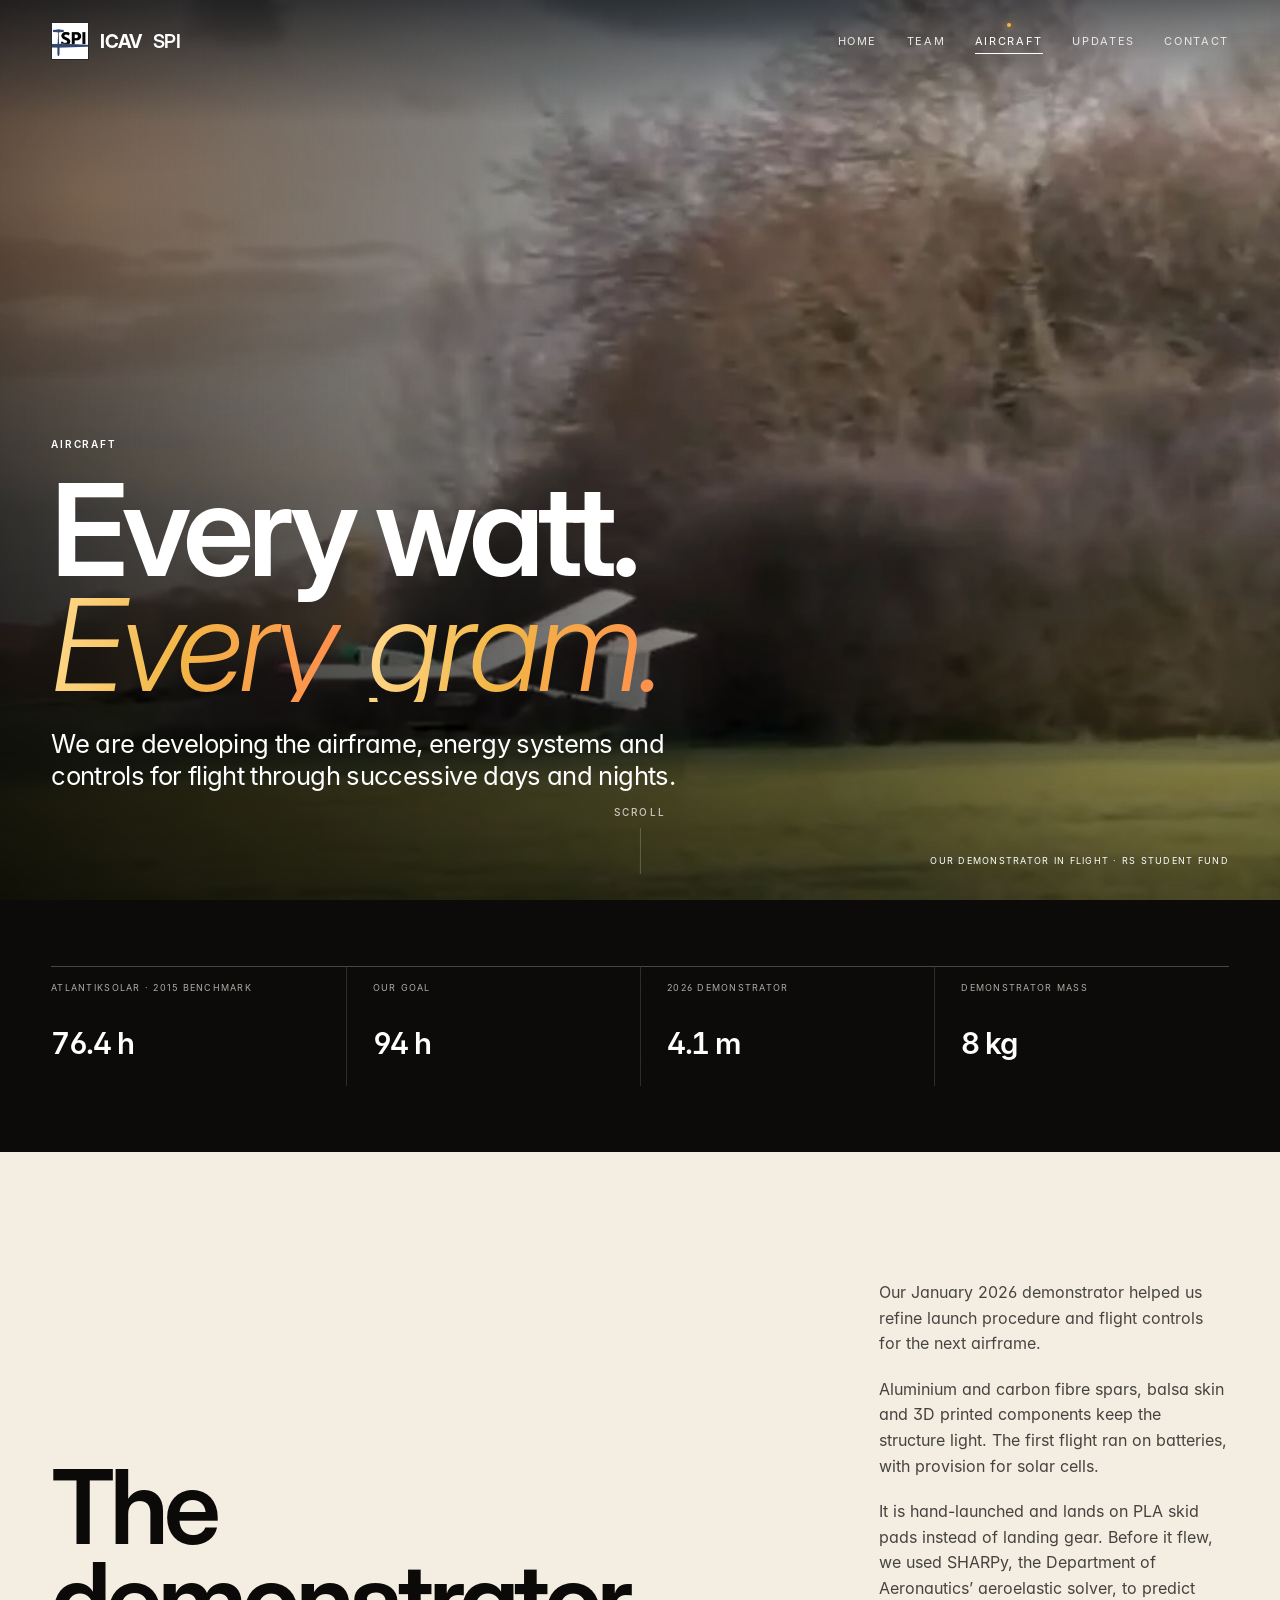
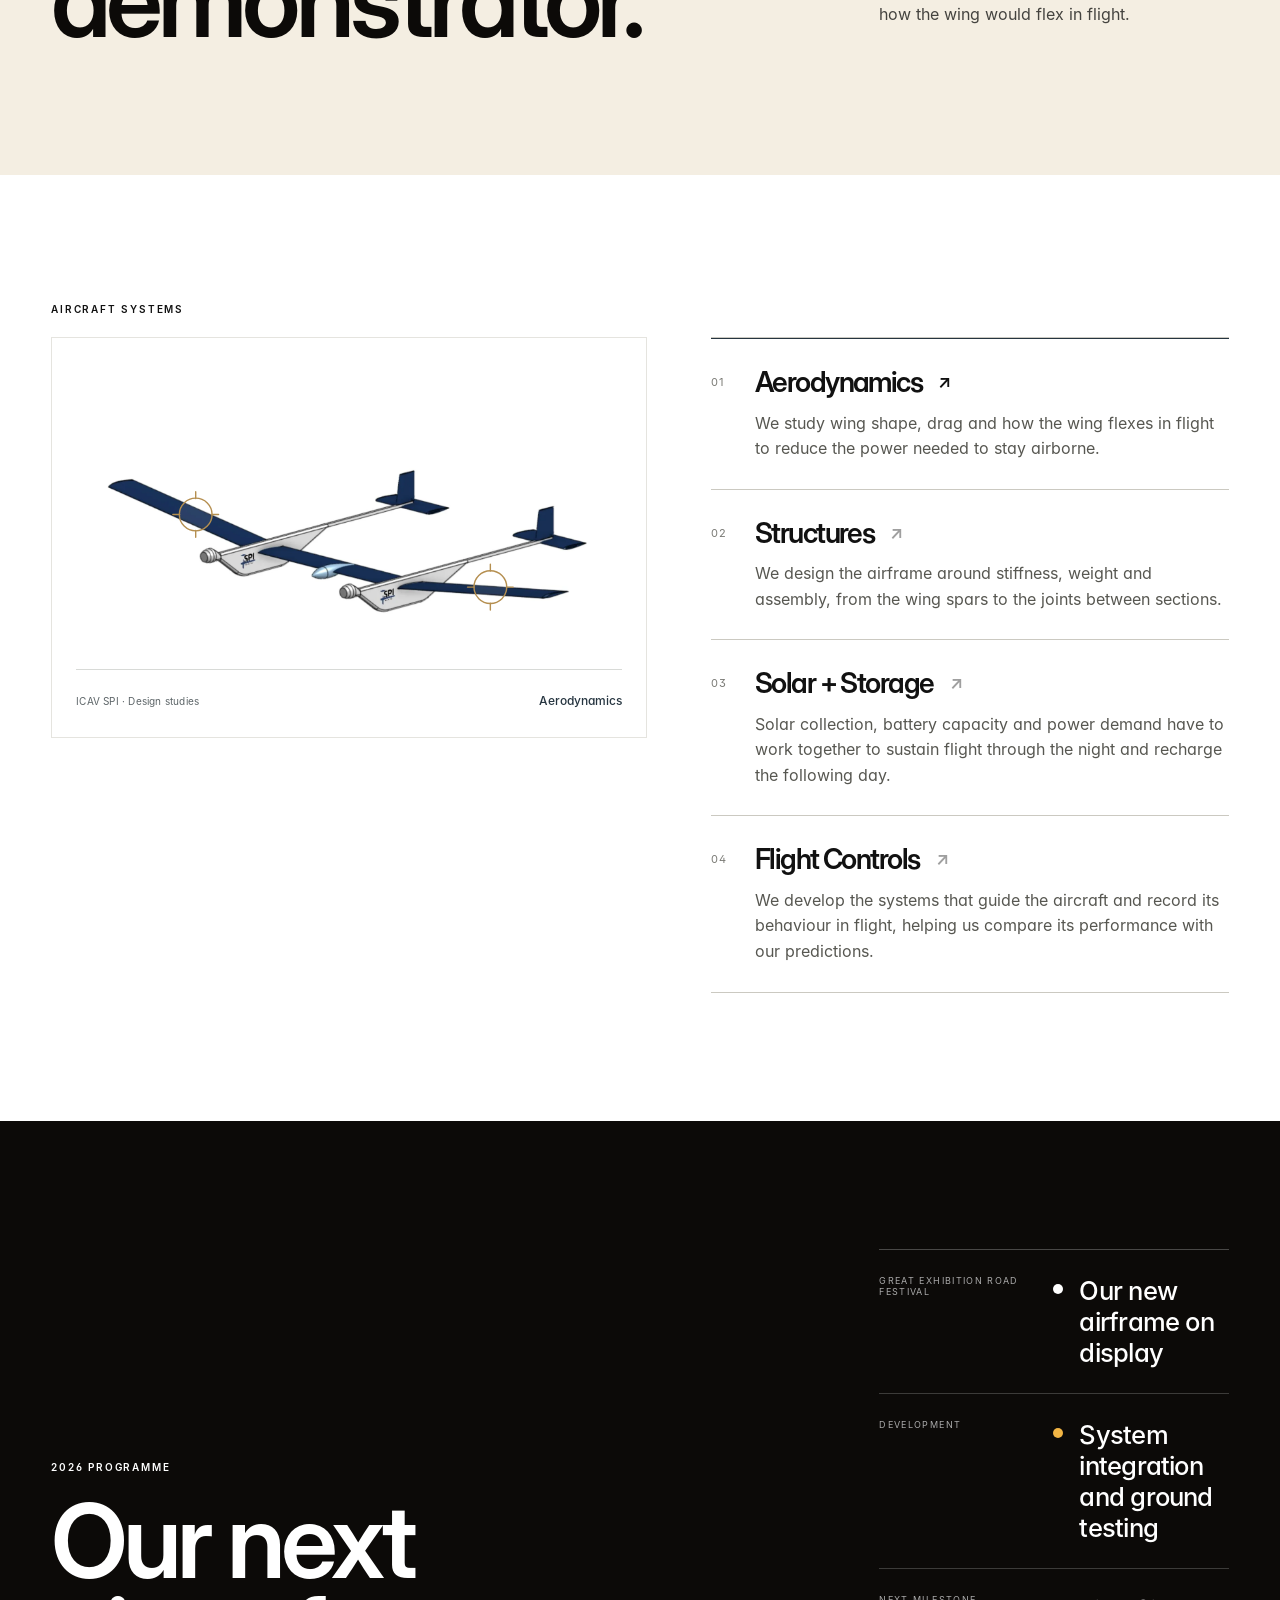
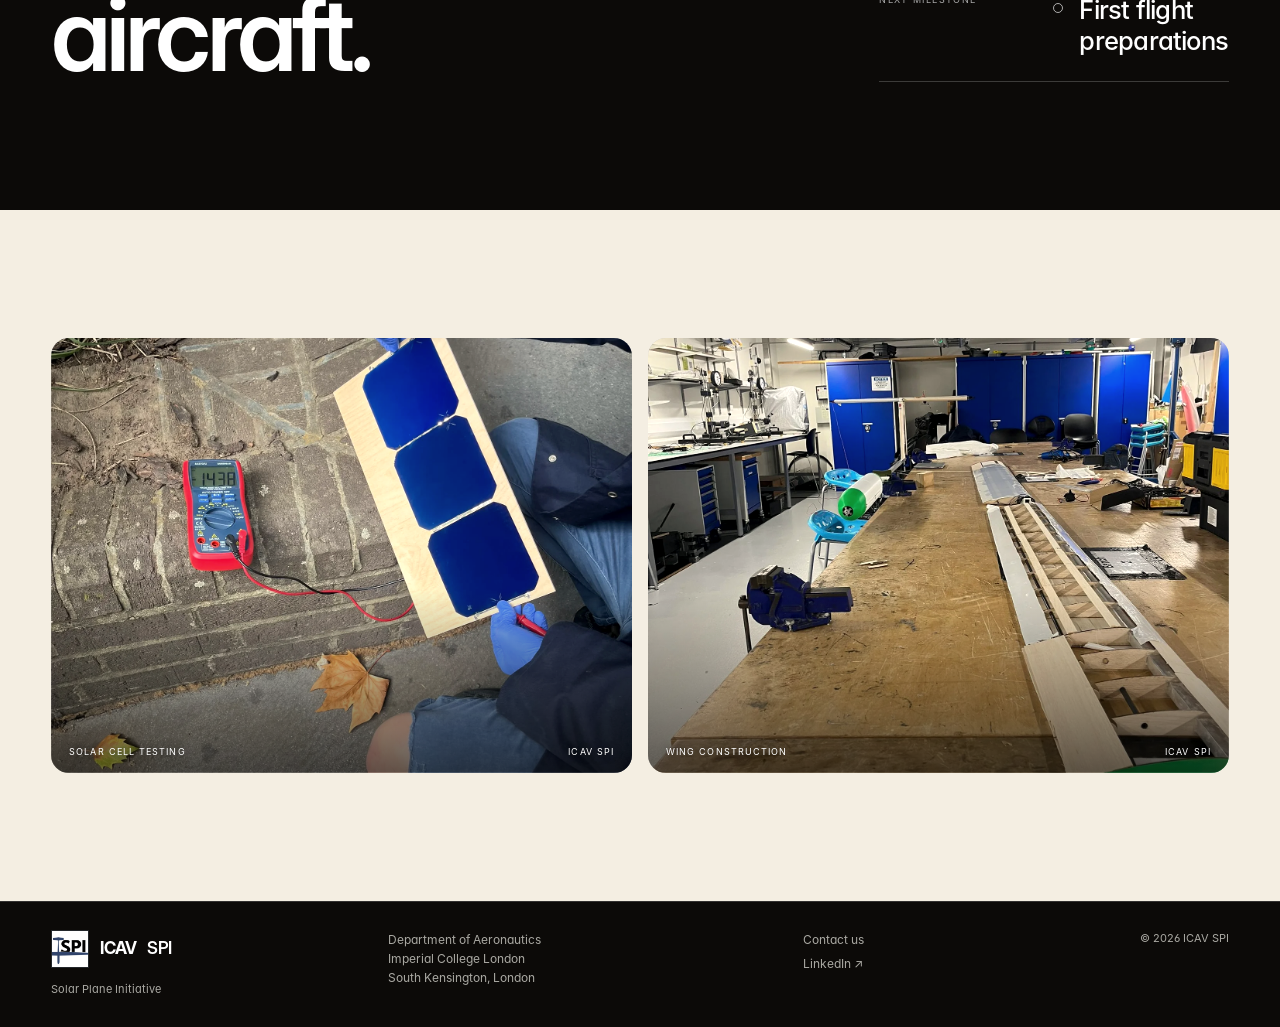
==== commit 01a53bd9: "Design B: Golden Hour exploration Warm cinematic grade, film grain, light italic gradient accents, l" ====
--- a/aircraft.html
+++ b/aircraft.html
@@ -1,18 +1,12 @@
-<!doctype html><html lang="en"><head><meta charset="utf-8"><meta name="viewport" content="width=device-width,initial-scale=1"><meta name="theme-color" content="#090909"><link rel="icon" type="image/png" sizes="140x140" href="assets/spi-logo.png?v=20260922-spifix2"><link rel="shortcut icon" href="assets/spi-logo.png?v=20260922-spifix2"><link rel="apple-touch-icon" href="assets/spi-logo.png?v=20260922-spifix2"><meta name="description" content="Explore our solar aircraft at ICAV SPI, from our first flight tests to the systems we are developing for longer flights."><title>Aircraft | ICAV SPI</title><link rel="stylesheet" href="site.css?v=20260922-spifix2"><link rel="stylesheet" href="flight.css?v=20261009-motion1"><link rel="stylesheet" href="motion.css?v=20261009-fixes1"><link rel="preload" href="assets/fonts/inter-display-600.woff" as="font" type="font/woff" crossorigin><link rel="preload" href="assets/fonts/inter-400.woff" as="font" type="font/woff" crossorigin><link rel="stylesheet" href="polish.css?v=20261103-flight2"><link rel="stylesheet" href="design.css?v=mc1"></head><body>
+<!doctype html><html lang="en"><head><meta charset="utf-8"><meta name="viewport" content="width=device-width,initial-scale=1"><meta name="theme-color" content="#090909"><link rel="icon" type="image/png" sizes="140x140" href="assets/spi-logo.png?v=20260922-spifix2"><link rel="shortcut icon" href="assets/spi-logo.png?v=20260922-spifix2"><link rel="apple-touch-icon" href="assets/spi-logo.png?v=20260922-spifix2"><meta name="description" content="Explore our solar aircraft at ICAV SPI, from our first flight tests to the systems we are developing for longer flights."><title>Aircraft | ICAV SPI</title><link rel="stylesheet" href="site.css?v=20260922-spifix2"><link rel="stylesheet" href="flight.css?v=20261009-motion1"><link rel="stylesheet" href="motion.css?v=20261009-fixes1"><link rel="preload" href="assets/fonts/inter-display-600.woff" as="font" type="font/woff" crossorigin><link rel="preload" href="assets/fonts/inter-400.woff" as="font" type="font/woff" crossorigin><link rel="stylesheet" href="polish.css?v=20261103-flight2"><link rel="stylesheet" href="design.css?v=gh1"></head><body>
 <header class="site-header"><a class="brand" href="index.html">ICAV <span>SPI</span></a><button class="menu" type="button" aria-expanded="false" aria-controls="site-navigation">Menu</button><nav class="nav" id="site-navigation" aria-label="Main navigation"><a href="index.html">Home</a><a href="team.html">Team</a><a class="active" href="aircraft.html">Aircraft</a><a href="updates.html">Updates</a><a href="contact.html">Contact</a></nav></header>
 <a class="skip-link" href="#main-content">Skip to content</a>
 <main id="main-content">
-<section class="page-hero aircraft"><img src="assets/images/demonstrator-in-flight.webp" alt="The ICAV SPI demonstrator in flight at Wormwood Scrubs" width="1268" height="721" fetchpriority="high" decoding="async"><div class="shade"></div><div class="hero-copy"><p class="eyebrow">Aircraft</p><h1>Every watt.<br>Every gram.</h1><p class="hero-deck">We are developing the airframe, energy systems and controls for flight through successive days and nights.</p></div><div class="hero-meta">Our demonstrator in flight · RS Student Fund</div></section>
+<section class="page-hero aircraft"><img src="assets/images/demonstrator-in-flight.webp" alt="The ICAV SPI demonstrator in flight at Wormwood Scrubs" width="1268" height="721" fetchpriority="high" decoding="async"><div class="shade"></div><div class="hero-copy"><p class="eyebrow">Aircraft</p><h1>Every watt.<br><em>Every gram.</em></h1><p class="hero-deck">We are developing the airframe, energy systems and controls for flight through successive days and nights.</p></div><div class="hero-meta">Our demonstrator in flight · RS Student Fund</div></section>
 
 <section class="stats"><div class="stat"><span>AtlantikSolar · 2015 benchmark</span><strong>81.5 h</strong></div><div class="stat"><span>Our goal</span><strong>100 h</strong></div><div class="stat"><span>2026 demonstrator</span><strong>4.2 m</strong></div><div class="stat"><span>Demonstrator mass</span><strong>8 kg</strong></div></section>
 
 <section class="section paper"><div class="split"><h2 class="display">The<br>demonstrator.</h2><div class="body-copy"><p>Our January 2026 demonstrator helped us refine launch procedure and flight controls for the next airframe.</p><p>Aluminium and carbon fibre spars, balsa skin and 3D printed components keep the structure light. The first flight ran on batteries, with provision for solar cells.</p><p>It is hand-launched and lands on PLA skid pads instead of landing gear. Before it flew, we used SHARPy, the Department of Aeronautics’ aeroelastic solver, to predict how the wing would flex in flight.</p></div></div></section>
-
-<section class="section blueprint" aria-labelledby="bp-title"><div class="bp-head"><p class="label">Design study · General arrangement</p><h2 class="display" id="bp-title">Twin-boom<br>layout.</h2><p class="lead">Two motor pods carry the tail booms, leaving the long wing clear for solar cells.</p></div>
-<figure class="bp-figure"><svg viewBox="0 0 1000 880" role="img" aria-label="Line drawing of the ICAV SPI twin-boom design study, seen from above">
-<g class="bp-plane" transform="translate(20 70) scale(4)"><path class="bp-line" pathLength="1" style="--n:0" d="M120 69.5 L16 71 Q5 71.6 4.6 77.2 Q5 83 15.5 84.2 L120 88.6 L224.5 84.2 Q235 83 235.4 77.2 Q235 71.6 224 71 Z"/><path class="bp-line" pathLength="1" style="--n:1" d="M78.4 45 Q75.4 49 75.4 57 L75.9 84 Q77 95 80.3 103 H83.7 Q87 95 88.1 84 L88.6 57 Q88.6 49 85.6 45 Z"/><path class="bp-line" pathLength="1" style="--n:2" d="M80.7 103 V170 M83.3 103 V170"/><path class="bp-line" pathLength="1" style="--n:3" d="M67 165.5 Q66 162 69.5 162 H94.5 Q98 162 97 165.5 L95.5 171 H68.5 Z"/><path class="bp-line" pathLength="1" style="--n:4" d="M82 152 V178"/><path class="bp-line" pathLength="1" style="--n:5" d="M78.7 43 A3.3 3 0 1 1 85.3 43 A3.3 3 0 1 1 78.7 43"/><path class="bp-line" pathLength="1" style="--n:6" d="M70 39.4 H94"/><path class="bp-line" pathLength="1" style="--n:7" d="M154.4 45 Q151.4 49 151.4 57 L151.9 84 Q153 95 156.3 103 H159.7 Q163 95 164.1 84 L164.6 57 Q164.6 49 161.6 45 Z"/><path class="bp-line" pathLength="1" style="--n:8" d="M156.7 103 V170 M159.3 103 V170"/><path class="bp-line" pathLength="1" style="--n:9" d="M143 165.5 Q142 162 145.5 162 H170.5 Q174 162 173 165.5 L171.5 171 H144.5 Z"/><path class="bp-line" pathLength="1" style="--n:10" d="M158 152 V178"/><path class="bp-line" pathLength="1" style="--n:11" d="M154.7 43 A3.3 3 0 1 1 161.3 43 A3.3 3 0 1 1 154.7 43"/><path class="bp-line" pathLength="1" style="--n:12" d="M146 39.4 H170"/><path class="bp-line" pathLength="1" style="--n:13" d="M120 56 Q125.4 59.5 125.2 70 Q124.6 82 120 88.5 Q115.4 82 114.8 70 Q114.6 59.5 120 56 Z"/><path class="bp-cells" d="M16 70.5 V88 M24 70.5 V88 M32 70.5 V88 M40 70.5 V88 M48 70.5 V88 M56 70.5 V88 M64 70.5 V88 M72 70.5 V88 M80 70.5 V88 M88 70.5 V88 M96 70.5 V88 M104 70.5 V88 M128 70.5 V88 M136 70.5 V88 M144 70.5 V88 M152 70.5 V88 M160 70.5 V88 M168 70.5 V88 M176 70.5 V88 M184 70.5 V88 M192 70.5 V88 M200 70.5 V88 M208 70.5 V88 M216 70.5 V88 M224 70.5 V88 M6 79.2 H234"/></g>
-
-<g class="bp-callout" style="--n:0"><circle cx="180" cy="378" r="5"/><path pathLength="1" d="M180 378 L40 54"/><text x="40" y="40" class="bp-t">Solar wing</text><text x="40" y="62" class="bp-s">Cells across the span</text></g><g class="bp-callout" style="--n:1"><circle cx="348" cy="278" r="5"/><path pathLength="1" d="M348 278 L340 54"/><text x="340" y="40" class="bp-t">Motor pods</text><text x="340" y="62" class="bp-s">Twin tractor motors</text></g><g class="bp-callout" style="--n:2"><circle cx="500" cy="310" r="5"/><path pathLength="1" d="M500 310 L640 54"/><text x="640" y="40" class="bp-t">Payload pod</text><text x="640" y="62" class="bp-s">Central fairing</text></g><g class="bp-callout" style="--n:3"><circle cx="652" cy="590" r="5"/><path pathLength="1" d="M652 590 L780 574"/><text x="780" y="560" class="bp-t">Twin booms</text><text x="780" y="582" class="bp-s">Carry the twin tails</text></g><g class="bp-callout" style="--n:4"><circle cx="348" cy="734" r="5"/><path pathLength="1" d="M348 734 L110 834"/><text x="110" y="820" class="bp-t">Tailplanes</text><text x="110" y="842" class="bp-s">Twin horizontal and vertical tails</text></g></svg><figcaption>Design study, not to scale</figcaption></figure></section>
 
 <section class="section white" id="systems"><div class="label">Aircraft systems</div>
 <div class="systems-layout">
@@ -56,4 +50,4 @@
   <address class="footer-location">Department of Aeronautics<br>Imperial College London<br>South Kensington, London</address>
   <div class="footer-links"><a href="contact.html">Contact us</a><a href="https://www.linkedin.com/company/icavspi-solar-plane-initiative/" target="_blank" rel="noreferrer">LinkedIn ↗</a></div>
   <p class="footer-copyright">© <span data-year></span> ICAV SPI</p>
-</footer><script src="site.js?v=20261103-flight2"></script><script src="polish.js?v=20261103-flight2"></script><script src="design.js?v=mc1"></script></body></html>
+</footer><script src="site.js?v=20261103-flight2"></script><script src="polish.js?v=20261103-flight2"></script><script src="design.js?v=gh1"></script></body></html>
--- a/design.css
+++ b/design.css
@@ -1,108 +1,87 @@
 /* ==========================================================================
-   Design A — "Mission Control"
-   Technical, aerospace-instrument look: blueprint grid, monospace telemetry,
-   decoding headlines, a framed hero with live readouts, cursor reticle.
+   Design B — "Golden Hour"
+   Cinematic and editorial: warm grade, film grain, light italic accents,
+   inertial scrolling, words that light up as you read, a pinned filmstrip.
    ========================================================================== */
-:root{
-  --ink:#060a12;
-  --cyan:#7fd6ff;
-  --mono:ui-monospace,"SF Mono","JetBrains Mono","Cascadia Mono",Menlo,Consolas,monospace;
-  --grid:rgba(127,214,255,.055);
-}
+@font-face{font-family:"Inter Display Italic";src:url("assets/fonts/inter-display-300-italic.woff") format("woff");font-weight:300;font-style:italic;font-display:swap}
+:root{--paper:#f4eee2;--ink:#0c0a08;--gold:#f2b544;--gold-2:#ffd98c;--ember:#ff8a4c}
+html{scroll-behavior:auto}
 body{background:var(--ink)}
-.black,.stats,.footer,.marquee,.team-cta{background-color:var(--ink)}
-.black,.stats,.footer,.team-cta,.blueprint{
-  background-image:linear-gradient(var(--grid) 1px,transparent 1px),linear-gradient(90deg,var(--grid) 1px,transparent 1px);
-  background-size:56px 56px;background-position:-1px -1px}
+.paper{background:var(--paper)}
+.black,.marquee,.footer{background-color:var(--ink)}
 .marquee::before{background:linear-gradient(90deg,var(--ink),transparent)}
 .marquee::after{background:linear-gradient(270deg,var(--ink),transparent)}
-.polish .site-header::after{background:rgba(6,10,18,.78)}
+.polish .site-header::after{background:rgba(14,11,8,.72)}
 
-/* Telemetry type */
-.eyebrow,.label,.nav a,.menu,.hero-meta,.caption,.stat span,.timeline-row span,.hud-top,.hud-meter,
-.footer-copyright,.news-link span,.news-entry summary>span,.team-bands span,.row .num,.scroll-cue,
-.contact-option span,.goal-facts span,.home-next .timeline-row span,.chapter-link,.text-link,.button,.crew-list span{
-  font-family:var(--mono)!important;font-feature-settings:normal}
-.nav a,.menu{font-size:11px!important;letter-spacing:.1em}
-.home-next .timeline-row span,.goal-facts span{font-size:12px!important;letter-spacing:.06em;text-transform:uppercase}
-.chapter-link,.text-link,.button{font-size:12px!important;letter-spacing:.06em!important;text-transform:uppercase}
-.label::before,.eyebrow::before{content:"// ";color:var(--cyan);opacity:.8}
-::selection{background:var(--cyan);color:var(--ink)}
-.scroll-progress{background:linear-gradient(90deg,var(--cyan),#d6f3ff);box-shadow:0 0 14px rgba(127,214,255,.6)}
+/* Light italic accents with a warm gradient */
+h1 em,.display em,.goal-number span{font-family:"Inter Display Italic",var(--font-display);font-style:italic;font-weight:300;letter-spacing:-.035em}
+h1 em .wi,.display em .wi,h1 em:not(:has(.wi)),.display em:not(:has(.wi)){
+  background:linear-gradient(100deg,var(--gold-2) 0%,var(--gold) 45%,var(--ember) 100%);
+  -webkit-background-clip:text;background-clip:text;color:transparent;padding-right:.06em}
+.paper .display em .wi,.white .display em .wi,.flight-story .display em .wi{
+  background-image:linear-gradient(100deg,#c98a1c 0%,#b8620f 60%,#a8431a 100%)}
+.flight-story .display em .wi{background-image:linear-gradient(100deg,#d99a2b,#c46a1c 70%,#b04a20)}
 
-/* Headlines decode instead of sliding (see design.js) */
-.polish-motion .wsplit .wi{transform:none!important;transition:none!important}
-.mc-decoding{color:var(--cyan)}
+/* Film grain over everything */
+.gh-grain{position:fixed;inset:-50%;z-index:110;pointer-events:none;opacity:.07;mix-blend-mode:overlay;
+  background:url("data:image/svg+xml,%3Csvg xmlns='http://www.w3.org/2000/svg' width='220' height='220'%3E%3Cfilter id='n'%3E%3CfeTurbulence type='fractalNoise' baseFrequency='.85' numOctaves='3' stitchTiles='stitch'/%3E%3CfeColorMatrix values='0 0 0 0 .5 0 0 0 0 .5 0 0 0 0 .5 0 0 0 1.2 -.1'/%3E%3C/filter%3E%3Crect width='220' height='220' filter='url(%23n)'/%3E%3C/svg%3E")}
+.polish-motion .gh-grain{animation:gh-grain .9s steps(6) infinite}
+@keyframes gh-grain{0%{transform:translate(0,0)}20%{transform:translate(-4%,3%)}40%{transform:translate(3%,-5%)}60%{transform:translate(-6%,-2%)}80%{transform:translate(5%,4%)}100%{transform:translate(-2%,6%)}}
 
-/* ---------- Hero instrument frame ---------- */
-.mc-frame{position:absolute;z-index:3;inset:clamp(84px,11vh,110px) var(--pad) clamp(16px,2.6vh,26px);pointer-events:none;
-  font-family:var(--mono);font-size:10.5px;letter-spacing:.12em;text-transform:uppercase;color:rgba(255,255,255,.72)}
-.mc-corner{position:absolute;width:22px;height:22px;border:1.5px solid rgba(255,255,255,.75)}
-.mc-corner:nth-child(1){left:0;top:0;border-right:0;border-bottom:0}
-.mc-corner:nth-child(2){right:0;top:0;border-left:0;border-bottom:0}
-.mc-corner:nth-child(3){left:0;bottom:0;border-right:0;border-top:0}
-.mc-corner:nth-child(4){right:0;bottom:0;border-left:0;border-top:0}
-.mc-read{position:absolute;top:2px;display:flex;gap:18px;align-items:center}
-.mc-read.l{left:34px}.mc-read.r{right:34px}
-.mc-read b{font-weight:500;color:#fff}
-.mc-live::before{content:"";display:inline-block;width:6px;height:6px;margin-right:8px;border-radius:50%;background:#ff4d4d;box-shadow:0 0 8px #ff4d4d;vertical-align:1px}
-.polish-motion .mc-live::before{animation:mc-blink 1.4s steps(2,jump-none) infinite}
-@keyframes mc-blink{50%{opacity:.2}}
-.mc-scan{position:absolute;left:0;right:0;top:0;height:1px;background:linear-gradient(90deg,transparent,rgba(127,214,255,.55),transparent);box-shadow:0 0 18px rgba(127,214,255,.45);opacity:0}
-.polish-motion .mc-scan{animation:mc-scan 7s cubic-bezier(.45,0,.55,1) 1.2s infinite}
-@keyframes mc-scan{0%{top:0;opacity:0}8%{opacity:1}92%{opacity:1}100%{top:100%;opacity:0}}
-.mc-path{position:absolute;inset:0;z-index:2;pointer-events:none;width:100%;height:100%;overflow:visible}
-.mc-path path{fill:none;stroke:rgba(255,255,255,.7);stroke-width:1.5;stroke-dasharray:2 7;vector-effect:non-scaling-stroke}
-.mc-path .mc-trail{stroke:var(--cyan);stroke-dasharray:none;stroke-width:1.5;filter:drop-shadow(0 0 4px rgba(127,214,255,.8))}
-.mc-plane{position:absolute;z-index:3;left:0;top:0;width:46px;pointer-events:none;opacity:0;
-  background:url("data:image/svg+xml,%3Csvg xmlns='http://www.w3.org/2000/svg' viewBox='0 0 240 190'%3E%3Cg fill='%23ffffff'%3E%3Cpath d='M120 69.5L16 71Q5 71.6 4.6 77.2Q5 83 15.5 84.2L120 88.6L224.5 84.2Q235 83 235.4 77.2Q235 71.6 224 71Z'/%3E%3Cpath d='M76 46h12v58H76zM152 46h12v58h-12zM80 100h4v72h-4zM156 100h4v72h-4zM66 162h32v9H66zM142 162h32v9h-32z'/%3E%3C/g%3E%3C/svg%3E") center/contain no-repeat;
-  aspect-ratio:240/190;filter:drop-shadow(0 0 6px rgba(127,214,255,.9))}
-.mc-plane-tag{position:absolute;left:30px;top:-18px;white-space:nowrap;font-family:var(--mono);font-size:10px;letter-spacing:.1em;color:var(--cyan)}
-@media(max-width:900px){.mc-read.r,.mc-path,.mc-plane{display:none}.mc-frame{inset:76px 14px 14px}}
+/* Warm photographic grade */
+.page-hero>img,.home-hero-slide img,.chapter-photo img,.photo img,.gh-img img,.team-gallery img,.team-life-main img,.team-review-image img,.team-testday-photo img{filter:saturate(1.06) contrast(1.04) sepia(.1)}
 
-/* ---------- Cursor reticle ---------- */
-.mc-cursor{position:fixed;z-index:120;left:0;top:0;width:34px;height:34px;margin:-17px 0 0 -17px;pointer-events:none;border-radius:50%;
-  border:1px solid rgba(127,214,255,.85);mix-blend-mode:difference;transition:width .35s var(--ease-out),height .35s var(--ease-out),margin .35s var(--ease-out),opacity .3s;opacity:0}
-.mc-cursor::before,.mc-cursor::after{content:"";position:absolute;left:50%;top:50%;background:rgba(127,214,255,.9)}
-.mc-cursor::before{width:9px;height:1px;margin:0 0 0 -4.5px;box-shadow:-20px 0 0 rgba(127,214,255,.9),20px 0 0 rgba(127,214,255,.9)}
-.mc-cursor::after{width:1px;height:9px;margin:-4.5px 0 0;box-shadow:0 -20px 0 rgba(127,214,255,.9),0 20px 0 rgba(127,214,255,.9)}
-.mc-cursor.on{opacity:1}
-.mc-cursor.hot{width:58px;height:58px;margin:-29px 0 0 -29px;border-color:#fff}
-.mc-cursor span{position:absolute;left:calc(100% + 10px);top:50%;translate:0 -50%;white-space:nowrap;font-family:var(--mono);font-size:10px;letter-spacing:.12em;color:var(--cyan)}
+/* ---------- Hero: letterbox opens, light leak drifts ---------- */
+.gh-bars::before,.gh-bars::after{content:"";position:absolute;left:0;right:0;z-index:6;height:13vh;background:#000;pointer-events:none}
+.gh-bars::before{top:0}.gh-bars::after{bottom:0}
+.polish-motion .gh-bars::before{animation:gh-bar-top 1.8s cubic-bezier(.77,0,.18,1) .2s both}
+.polish-motion .gh-bars::after{animation:gh-bar-bot 1.8s cubic-bezier(.77,0,.18,1) .2s both}
+@keyframes gh-bar-top{from{transform:translateY(0)}to{transform:translateY(-100%)}}
+@keyframes gh-bar-bot{from{transform:translateY(0)}to{transform:translateY(100%)}}
+.polish:not(.polish-motion) .gh-bars::before,.polish:not(.polish-motion) .gh-bars::after{display:none}
+.gh-leak{position:absolute;inset:-20%;z-index:1;pointer-events:none;mix-blend-mode:screen;opacity:.55;
+  background:radial-gradient(40% 35% at 20% 30%,rgba(255,150,70,.55),transparent 70%),radial-gradient(30% 30% at 80% 70%,rgba(255,210,120,.35),transparent 70%)}
+.polish-motion .gh-leak{animation:gh-leak 16s ease-in-out infinite alternate}
+@keyframes gh-leak{from{transform:translate3d(-6%,-3%,0) rotate(-4deg)}to{transform:translate3d(8%,5%,0) rotate(6deg)}}
+.page-hero .shade{z-index:1}
+.page-hero .hero-copy,.home-hero-content{z-index:5}
+.polish .button{border-color:rgba(255,217,140,.7)}
+.polish .button::before{background:linear-gradient(100deg,var(--gold-2),var(--gold))}
 
-/* ---------- Chapter rail (home flight story) ---------- */
-.mc-rail{position:fixed;z-index:60;left:clamp(10px,1.4vw,22px);top:50%;translate:0 -50%;display:grid;gap:12px;pointer-events:none;opacity:0;transition:opacity .4s}
-.mc-rail.on{opacity:1}
-.mc-rail i{display:block;width:12px;height:1.5px;background:currentColor;opacity:.35;transition:width .45s var(--ease-out),opacity .3s,background-color .3s}
-.mc-rail i.on{width:26px;opacity:1;background:var(--sun)}
-.mc-rail{color:var(--flight-fg,#fff)}
-@media(max-width:900px){.mc-rail{display:none}}
+/* ---------- Words light up as you read ---------- */
+.gh-lit .gl{opacity:.2;transition:opacity .35s ease}
+.gh-lit .gl.on{opacity:1}
 
-/* Section index numbers on display headings */
-.section .display{position:relative}
+/* ---------- Curtain photo reveals, softer corners ---------- */
+.chapter-photo-window,.photo,.team-life-main,.team-review-image,.team-partner-image,.team-testday-photo{border-radius:18px;overflow:hidden}
+.motion-enabled .is-revealed.chapter-photo .chapter-photo-window{animation:gh-curtain 1.5s cubic-bezier(.77,0,.18,1) both}
+@keyframes gh-curtain{from{clip-path:inset(50% 8% 50% 8% round 18px)}to{clip-path:inset(0 0 0 0 round 18px)}}
+.polish-motion .chapter-photo-window img{transform:translate3d(0,var(--py,0px),0) scale(1.14)}
 
-/* ---------- Blueprint (Aircraft page) ---------- */
-.blueprint{background-color:#071224;color:#e9f4ff;padding-bottom:clamp(70px,8vw,120px)}
-.bp-head{display:grid;grid-template-columns:1fr minmax(260px,420px);gap:40px;align-items:end}
-.bp-head .label{grid-column:1/-1;color:var(--cyan)}
-.bp-head .lead{color:#a9c4de;font-size:clamp(17px,1.4vw,22px)}
-.bp-figure{margin:50px auto 0;position:relative;max-width:min(1100px,100%)}
-.bp-figure svg{max-height:82vh}
-.bp-figure svg{width:100%;height:auto;overflow:visible}
-.bp-figure figcaption{margin-top:14px;font-family:var(--mono);font-size:10.5px;letter-spacing:.12em;text-transform:uppercase;color:#6f8fb0}
-.bp-line{fill:none;stroke:#bfe6ff;stroke-width:.4;stroke-linejoin:round;stroke-dasharray:1;stroke-dashoffset:0}
-.bp-cells{fill:none;stroke:rgba(127,214,255,.38);stroke-width:.22;opacity:1;transition:opacity 1s ease 1.6s}
-.bp-callout circle{fill:#071224;stroke:var(--sun);stroke-width:1.5}
-.bp-callout path{fill:none;stroke:rgba(242,181,68,.7);stroke-width:1;stroke-dasharray:1;stroke-dashoffset:0}
-.bp-t{fill:#fff;font-family:var(--font-display);font-size:22px;font-weight:600;letter-spacing:-.01em}
-.bp-s{fill:#8fb0cf;font-family:var(--mono);font-size:13px;letter-spacing:.04em}
-.polish-motion .bp-figure:not(.drawn) .bp-line{stroke-dashoffset:1}
-.polish-motion .bp-figure:not(.drawn) .bp-cells{opacity:0}
-.polish-motion .bp-figure:not(.drawn) .bp-callout{opacity:0}
-.polish-motion .bp-figure:not(.drawn) .bp-callout path{stroke-dashoffset:1}
-.polish-motion .bp-line{transition:stroke-dashoffset 1.8s cubic-bezier(.65,0,.35,1);transition-delay:calc(var(--n) * 90ms)}
-.polish-motion .bp-callout{transition:opacity .6s ease;transition-delay:calc(1.6s + var(--n) * 160ms)}
-.polish-motion .bp-callout path{transition:stroke-dashoffset .8s ease;transition-delay:calc(1.6s + var(--n) * 160ms)}
-@media(max-width:900px){.bp-head{grid-template-columns:1fr}.bp-t{font-size:30px}.bp-s{display:none}}
+/* ---------- Pinned horizontal filmstrip ---------- */
+.gh-film{position:relative;background:var(--ink);color:#f4eee2}
+.gh-film-pin{position:relative;padding:clamp(90px,10vw,140px) 0 70px}
+.gh-film-head{padding:0 var(--pad);margin-bottom:46px}
+.gh-film-track{display:flex;gap:clamp(14px,1.6vw,26px);padding:0 var(--pad);overflow-x:auto;scroll-snap-type:x mandatory;scrollbar-width:none}
+.gh-film-track::-webkit-scrollbar{display:none}
+.gh-frame{flex:none;width:clamp(260px,30vw,460px);margin:0;scroll-snap-align:start}
+.gh-frame:nth-child(even){margin-top:clamp(30px,6vh,70px)}
+.gh-img{aspect-ratio:4/5;overflow:hidden;border-radius:16px;background:#1b1712}
+.gh-frame:nth-child(3n+2) .gh-img{aspect-ratio:4/3.2}
+.gh-img img{height:100%;object-fit:cover;transform:translate3d(var(--px,0px),0,0) scale(1.18);transition:transform .2s linear}
+.gh-frame figcaption{margin-top:14px;font-size:17px;letter-spacing:-.01em}
+.gh-frame figcaption span{display:block;margin-bottom:4px;font-size:10.5px;letter-spacing:.16em;text-transform:uppercase;color:var(--gold)}
+.gh-film-progress{margin:44px var(--pad) 0;height:2px;background:rgba(255,255,255,.12);border-radius:2px;overflow:hidden}
+.gh-film-progress i{display:block;height:100%;background:linear-gradient(90deg,var(--gold),var(--gold-2));transform:scaleX(var(--film,0));transform-origin:0 50%}
+/* When JS pins it, vertical scrolling drives the strip sideways */
+.gh-pinned .gh-film-pin{position:sticky;top:0;height:100vh;height:100svh;display:flex;flex-direction:column;justify-content:center;padding:70px 0 40px;overflow:hidden}
+.gh-pinned .gh-film-track{overflow:visible;scroll-snap-type:none;width:max-content;transform:translate3d(var(--film-x,0px),0,0);will-change:transform}
 
-@media(prefers-reduced-motion:reduce){.mc-cursor,.mc-scan,.mc-plane,.mc-path{display:none!important}}
+@media(prefers-reduced-motion:reduce){.gh-grain,.gh-leak{display:none}.gh-lit .gl{opacity:1}}
+.gh-pinned .gh-film-head{margin-bottom:28px}
+.gh-pinned .gh-film-head .display{font-size:clamp(48px,6vw,96px)}
+.gh-pinned .gh-frame{--fh:min(48vh,500px);width:calc(var(--fh) * .8)}
+.gh-pinned .gh-frame:nth-child(3n+2){width:calc(var(--fh) * 1.3)}
+.gh-pinned .gh-img,.gh-pinned .gh-frame:nth-child(3n+2) .gh-img{aspect-ratio:auto;height:var(--fh)}
+.gh-pinned .gh-frame:nth-child(even){margin-top:4vh}
+.gh-pinned .gh-film-progress{margin-top:28px}
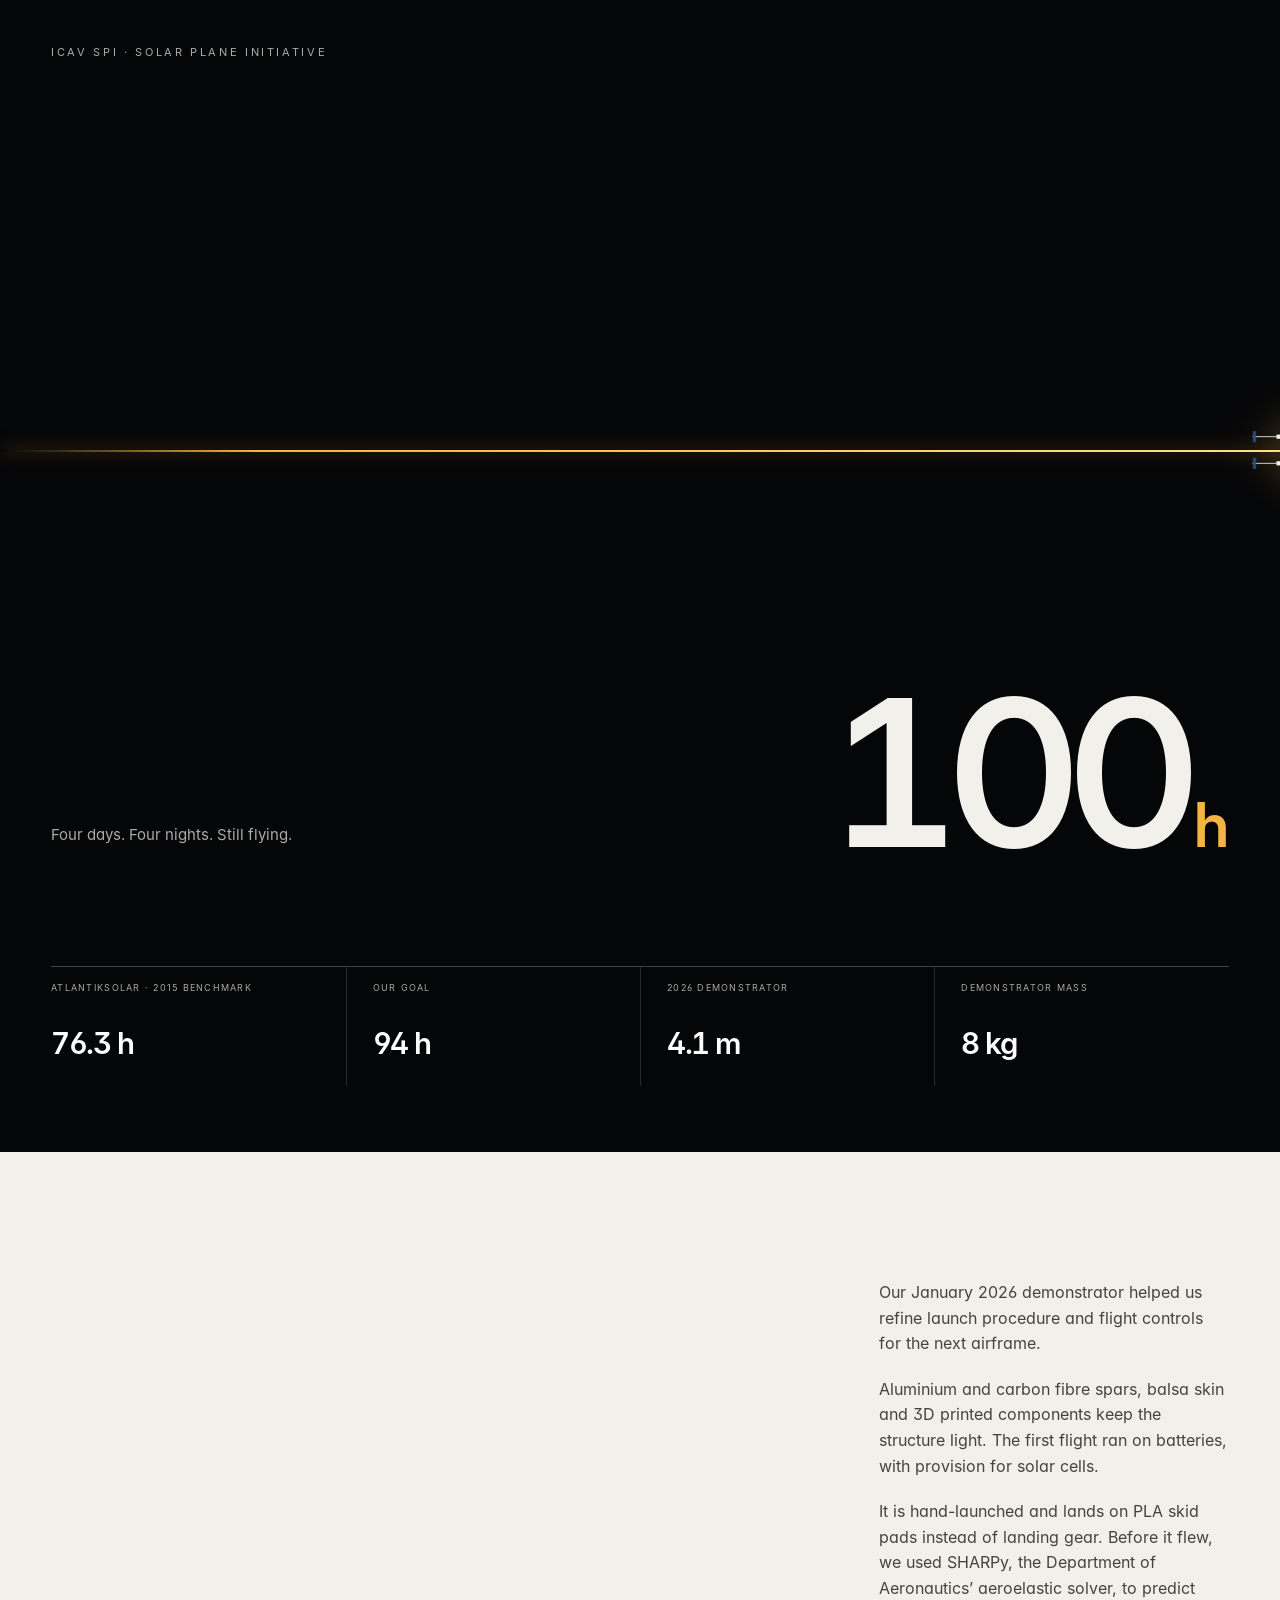
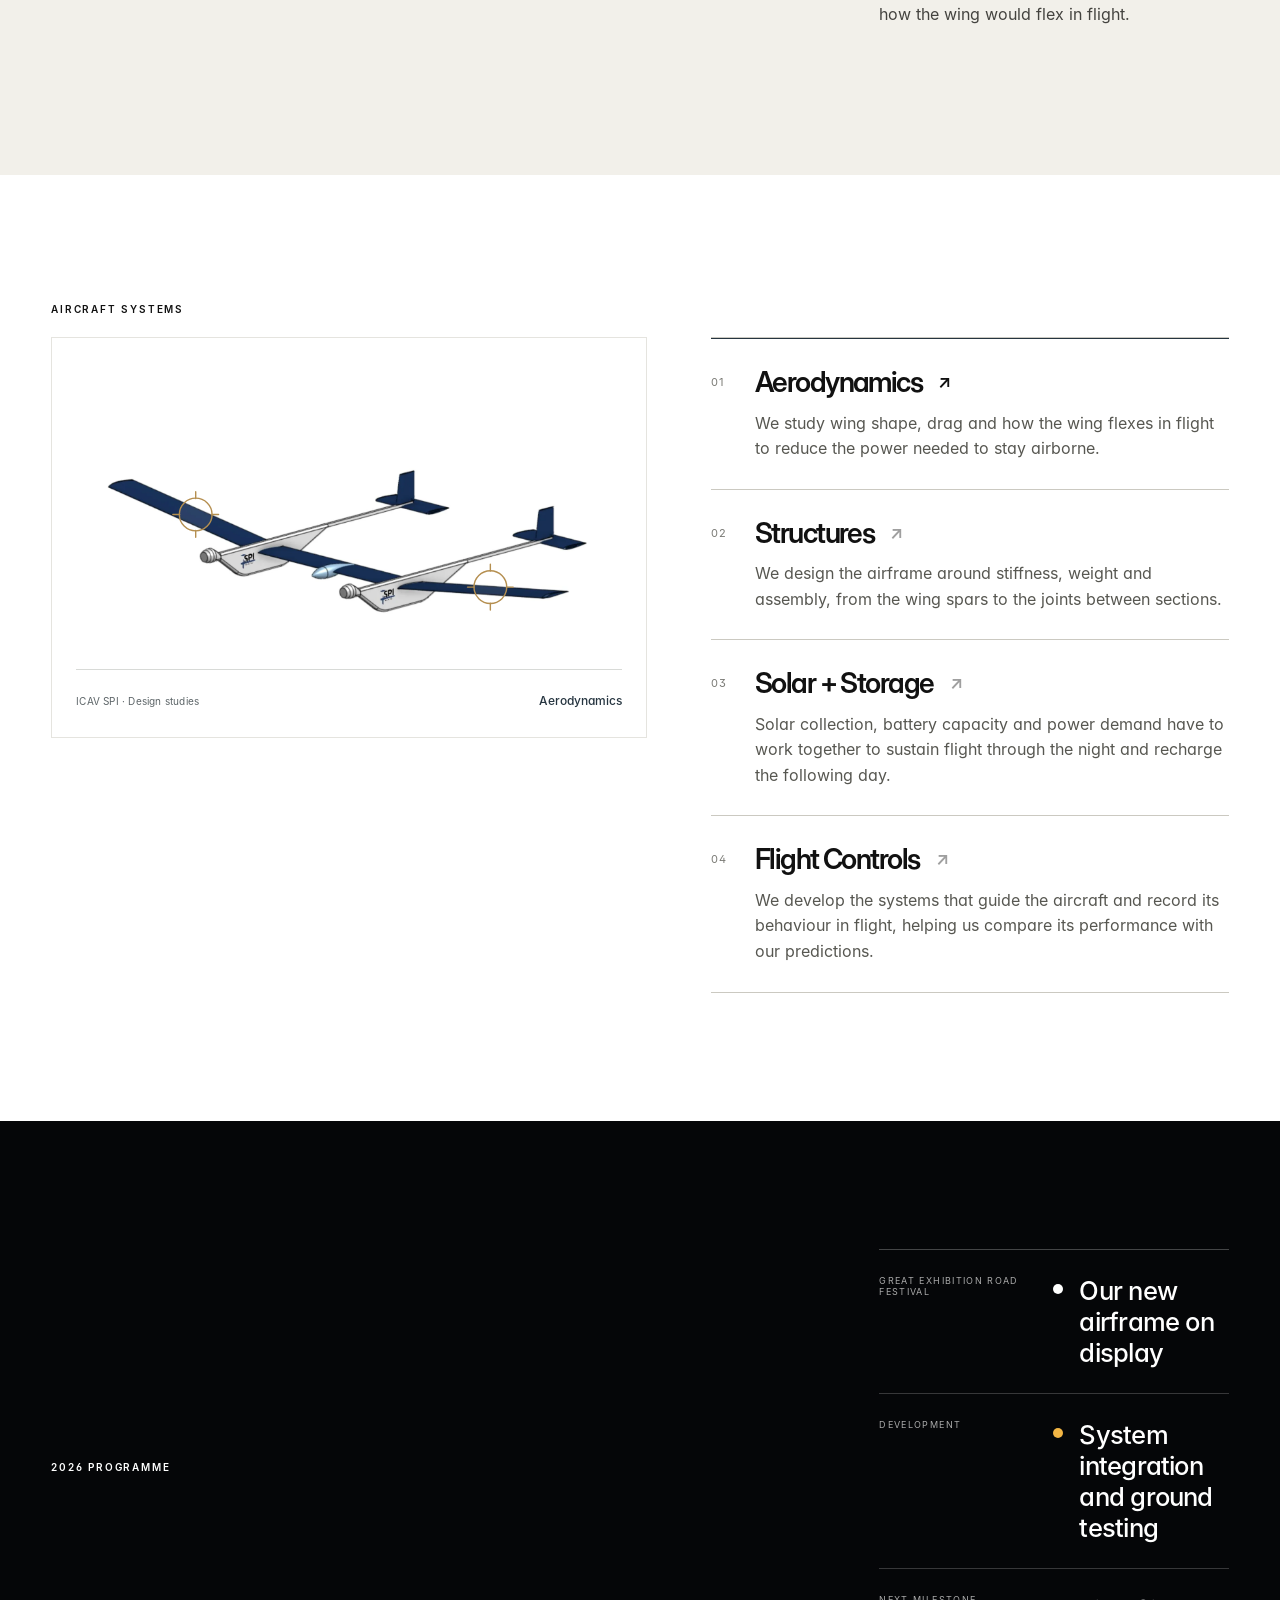
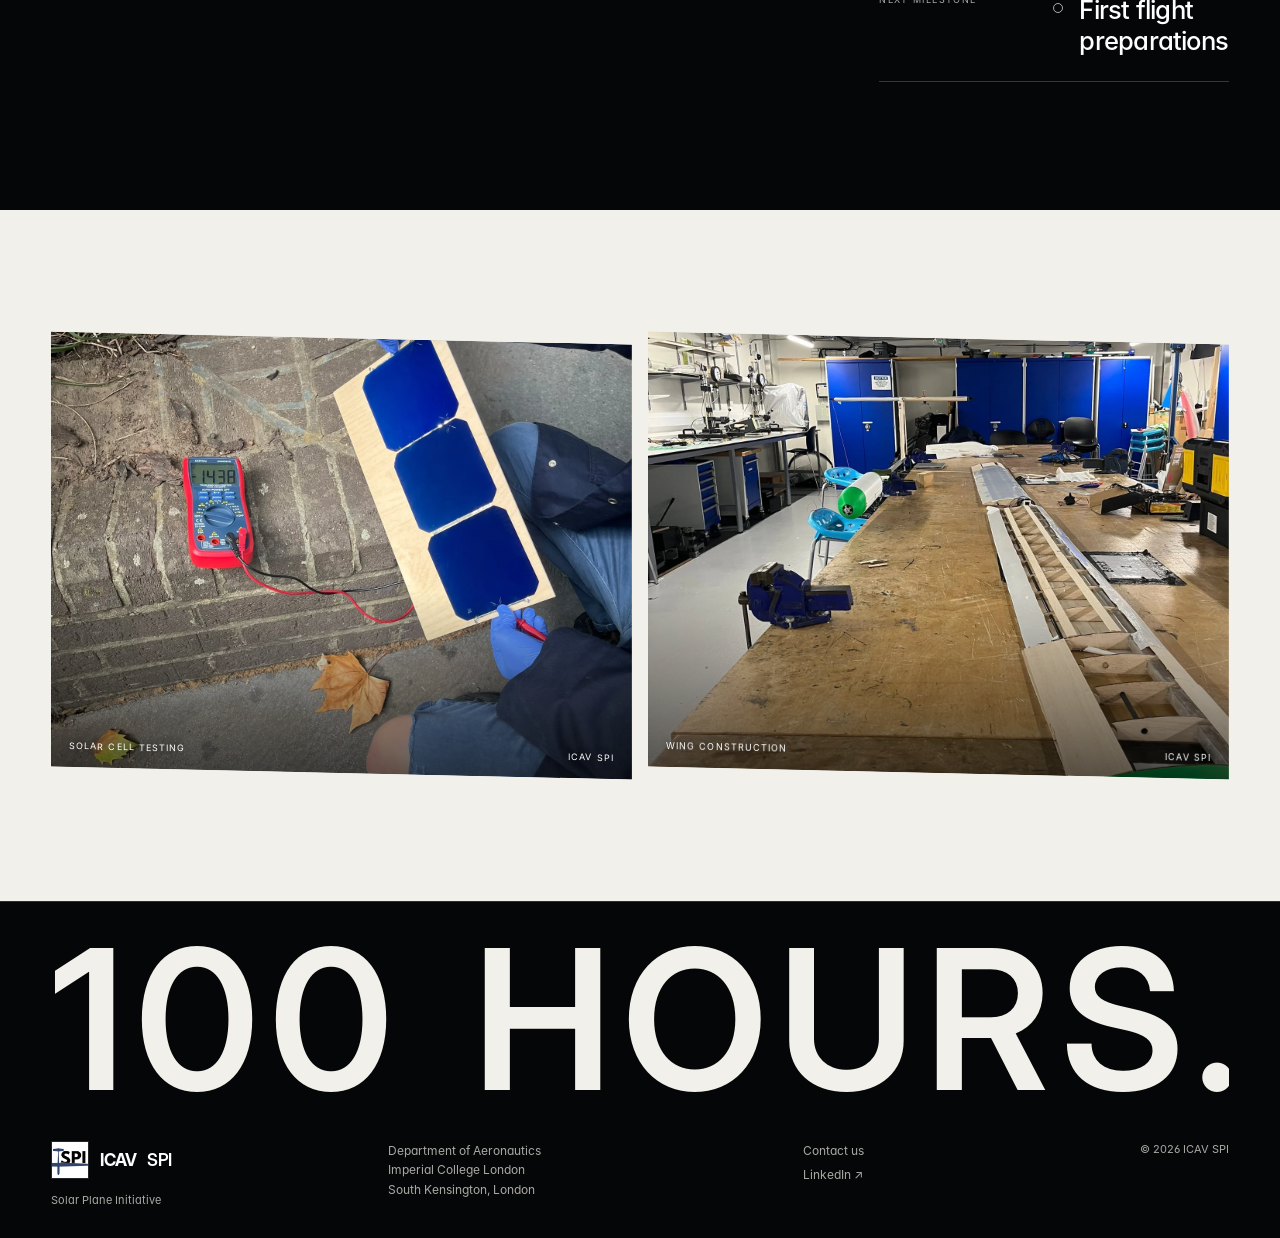
==== commit f7c1daa5: "Design C: Kinetic exploration First-visit intro where the aircraft crosses the screen while the hour" ====
--- a/aircraft.html
+++ b/aircraft.html
@@ -1,8 +1,8 @@
-<!doctype html><html lang="en"><head><meta charset="utf-8"><meta name="viewport" content="width=device-width,initial-scale=1"><meta name="theme-color" content="#090909"><link rel="icon" type="image/png" sizes="140x140" href="assets/spi-logo.png?v=20260922-spifix2"><link rel="shortcut icon" href="assets/spi-logo.png?v=20260922-spifix2"><link rel="apple-touch-icon" href="assets/spi-logo.png?v=20260922-spifix2"><meta name="description" content="Explore our solar aircraft at ICAV SPI, from our first flight tests to the systems we are developing for longer flights."><title>Aircraft | ICAV SPI</title><link rel="stylesheet" href="site.css?v=20260922-spifix2"><link rel="stylesheet" href="flight.css?v=20261009-motion1"><link rel="stylesheet" href="motion.css?v=20261009-fixes1"><link rel="preload" href="assets/fonts/inter-display-600.woff" as="font" type="font/woff" crossorigin><link rel="preload" href="assets/fonts/inter-400.woff" as="font" type="font/woff" crossorigin><link rel="stylesheet" href="polish.css?v=20261103-flight2"><link rel="stylesheet" href="design.css?v=gh1"></head><body>
+<!doctype html><html lang="en"><head><meta charset="utf-8"><meta name="viewport" content="width=device-width,initial-scale=1"><meta name="theme-color" content="#090909"><link rel="icon" type="image/png" sizes="140x140" href="assets/spi-logo.png?v=20260922-spifix2"><link rel="shortcut icon" href="assets/spi-logo.png?v=20260922-spifix2"><link rel="apple-touch-icon" href="assets/spi-logo.png?v=20260922-spifix2"><meta name="description" content="Explore our solar aircraft at ICAV SPI, from our first flight tests to the systems we are developing for longer flights."><title>Aircraft | ICAV SPI</title><link rel="stylesheet" href="site.css?v=20260922-spifix2"><link rel="stylesheet" href="flight.css?v=20261009-motion1"><link rel="stylesheet" href="motion.css?v=20261009-fixes1"><link rel="preload" href="assets/fonts/inter-display-600.woff" as="font" type="font/woff" crossorigin><link rel="preload" href="assets/fonts/inter-400.woff" as="font" type="font/woff" crossorigin><link rel="stylesheet" href="polish.css?v=20261103-flight2"><link rel="stylesheet" href="design.css?v=kn1"><script>try{if(!sessionStorage.getItem("kn-intro")&&!matchMedia("(prefers-reduced-motion: reduce)").matches)document.documentElement.classList.add("kn-loading")}catch(e){}</script></head><body>
 <header class="site-header"><a class="brand" href="index.html">ICAV <span>SPI</span></a><button class="menu" type="button" aria-expanded="false" aria-controls="site-navigation">Menu</button><nav class="nav" id="site-navigation" aria-label="Main navigation"><a href="index.html">Home</a><a href="team.html">Team</a><a class="active" href="aircraft.html">Aircraft</a><a href="updates.html">Updates</a><a href="contact.html">Contact</a></nav></header>
 <a class="skip-link" href="#main-content">Skip to content</a>
 <main id="main-content">
-<section class="page-hero aircraft"><img src="assets/images/demonstrator-in-flight.webp" alt="The ICAV SPI demonstrator in flight at Wormwood Scrubs" width="1268" height="721" fetchpriority="high" decoding="async"><div class="shade"></div><div class="hero-copy"><p class="eyebrow">Aircraft</p><h1>Every watt.<br><em>Every gram.</em></h1><p class="hero-deck">We are developing the airframe, energy systems and controls for flight through successive days and nights.</p></div><div class="hero-meta">Our demonstrator in flight · RS Student Fund</div></section>
+<section class="page-hero aircraft"><img src="assets/images/demonstrator-in-flight.webp" alt="The ICAV SPI demonstrator in flight at Wormwood Scrubs" width="1268" height="721" fetchpriority="high" decoding="async"><div class="shade"></div><div class="hero-copy"><p class="eyebrow">Aircraft</p><h1>Every watt.<br>Every gram.</h1><p class="hero-deck">We are developing the airframe, energy systems and controls for flight through successive days and nights.</p></div><div class="hero-meta">Our demonstrator in flight · RS Student Fund</div></section>
 
 <section class="stats"><div class="stat"><span>AtlantikSolar · 2015 benchmark</span><strong>81.5 h</strong></div><div class="stat"><span>Our goal</span><strong>100 h</strong></div><div class="stat"><span>2026 demonstrator</span><strong>4.2 m</strong></div><div class="stat"><span>Demonstrator mass</span><strong>8 kg</strong></div></section>
 
@@ -50,4 +50,4 @@
   <address class="footer-location">Department of Aeronautics<br>Imperial College London<br>South Kensington, London</address>
   <div class="footer-links"><a href="contact.html">Contact us</a><a href="https://www.linkedin.com/company/icavspi-solar-plane-initiative/" target="_blank" rel="noreferrer">LinkedIn ↗</a></div>
   <p class="footer-copyright">© <span data-year></span> ICAV SPI</p>
-</footer><script src="site.js?v=20261103-flight2"></script><script src="polish.js?v=20261103-flight2"></script><script src="design.js?v=gh1"></script></body></html>
+</footer><script src="site.js?v=20261103-flight2"></script><script src="polish.js?v=20261103-flight2"></script><script src="design.js?v=kn1"></script></body></html>
--- a/design.css
+++ b/design.css
@@ -1,87 +1,74 @@
 /* ==========================================================================
-   Design B — "Golden Hour"
-   Cinematic and editorial: warm grade, film grain, light italic accents,
-   inertial scrolling, words that light up as you read, a pinned filmstrip.
+   Design C — "Kinetic"
+   Bold and interactive: plane-flight intro, sunlight spotlight on the hero,
+   solar cells that charge under the cursor, stacked cards, scroll-speed lean,
+   blob cursor and a giant kinetic footer wordmark.
    ========================================================================== */
-@font-face{font-family:"Inter Display Italic";src:url("assets/fonts/inter-display-300-italic.woff") format("woff");font-weight:300;font-style:italic;font-display:swap}
-:root{--paper:#f4eee2;--ink:#0c0a08;--gold:#f2b544;--gold-2:#ffd98c;--ember:#ff8a4c}
-html{scroll-behavior:auto}
+:root{--ink:#050608;--gold:#f2b544;--gold-2:#ffe08f}
 body{background:var(--ink)}
-.paper{background:var(--paper)}
-.black,.marquee,.footer{background-color:var(--ink)}
-.marquee::before{background:linear-gradient(90deg,var(--ink),transparent)}
-.marquee::after{background:linear-gradient(270deg,var(--ink),transparent)}
-.polish .site-header::after{background:rgba(14,11,8,.72)}
 
-/* Light italic accents with a warm gradient */
-h1 em,.display em,.goal-number span{font-family:"Inter Display Italic",var(--font-display);font-style:italic;font-weight:300;letter-spacing:-.035em}
-h1 em .wi,.display em .wi,h1 em:not(:has(.wi)),.display em:not(:has(.wi)){
-  background:linear-gradient(100deg,var(--gold-2) 0%,var(--gold) 45%,var(--ember) 100%);
-  -webkit-background-clip:text;background-clip:text;color:transparent;padding-right:.06em}
-.paper .display em .wi,.white .display em .wi,.flight-story .display em .wi{
-  background-image:linear-gradient(100deg,#c98a1c 0%,#b8620f 60%,#a8431a 100%)}
-.flight-story .display em .wi{background-image:linear-gradient(100deg,#d99a2b,#c46a1c 70%,#b04a20)}
+/* ---------- Intro (first visit per session) ---------- */
+html.kn-loading::after{content:"";position:fixed;inset:0;z-index:300;background:var(--ink);animation:kn-failsafe .01s linear 4s forwards}
+html.kn-loading body{overflow:hidden}
+@keyframes kn-failsafe{to{opacity:0;visibility:hidden}}
+.kn-loading .wsplit .wi{transition:none!important;transform:translate3d(0,112%,0) rotate(5deg)!important}
+.kn-loading .page-hero *,.kn-loading .page-hero{animation-play-state:paused!important}
+.kn-intro{position:fixed;inset:0;z-index:310;background:var(--ink);color:#f2f0ea;display:grid;place-items:center;overflow:hidden;
+  clip-path:inset(0 0 0 0);transition:clip-path 1s cubic-bezier(.77,0,.18,1)}
+.kn-intro.out{clip-path:inset(0 0 100% 0)}
+.kn-intro-line{position:absolute;left:0;right:0;top:50%;height:1.5px;background:linear-gradient(90deg,transparent,var(--gold) 20%,var(--gold-2));transform-origin:0 50%;transform:scaleX(var(--p,0));box-shadow:0 0 18px rgba(242,181,68,.7)}
+.kn-intro-plane{position:absolute;top:50%;left:0;width:84px;aspect-ratio:240/190;translate:-50% -50%;
+  transform:translateX(calc(var(--p,0) * 100vw)) rotate(90deg);
+  background:url("data:image/svg+xml,%3Csvg xmlns='http://www.w3.org/2000/svg' viewBox='0 0 240 190'%3E%3Cpath fill='%231d3866' d='M120 69.5L16 71Q5 71.6 4.6 77.2Q5 83 15.5 84.2L120 88.6L224.5 84.2Q235 83 235.4 77.2Q235 71.6 224 71Z'/%3E%3Cg fill='%23f5f6f3'%3E%3Cpath d='M76 46h12v58H76zM152 46h12v58h-12z'/%3E%3C/g%3E%3Cg fill='%23dde2e8'%3E%3Cpath d='M80.7 100h2.6v72h-2.6zM156.7 100h2.6v72h-2.6z'/%3E%3C/g%3E%3Cg fill='%232b4d82'%3E%3Cpath d='M66 162h32v9H66zM142 162h32v9h-32z'/%3E%3C/g%3E%3Cpath fill='%23a9cff2' d='M120 56q5.4 3.5 5.2 14-.6 12-5.2 18.5-4.6-6.5-5.2-18.5-.2-10.5 5.2-14z'/%3E%3C/svg%3E") center/contain no-repeat;
+  filter:drop-shadow(0 0 14px rgba(242,181,68,.55))}
+.kn-intro-count{position:absolute;right:var(--pad);bottom:clamp(24px,5vh,56px);font-family:var(--font-display);font-weight:600;font-size:clamp(90px,16vw,240px);line-height:.8;letter-spacing:-.06em;font-variant-numeric:tabular-nums}
+.kn-intro-count small{font-size:.3em;letter-spacing:0;margin-left:6px;color:var(--gold)}
+.kn-intro-brand{position:absolute;left:var(--pad);top:clamp(24px,5vh,48px);font-size:11px;letter-spacing:.24em;text-transform:uppercase;opacity:.7}
+.kn-intro-goal{position:absolute;left:var(--pad);bottom:clamp(30px,6vh,64px);max-width:300px;font-size:15px;line-height:1.45;opacity:.7}
 
-/* Film grain over everything */
-.gh-grain{position:fixed;inset:-50%;z-index:110;pointer-events:none;opacity:.07;mix-blend-mode:overlay;
-  background:url("data:image/svg+xml,%3Csvg xmlns='http://www.w3.org/2000/svg' width='220' height='220'%3E%3Cfilter id='n'%3E%3CfeTurbulence type='fractalNoise' baseFrequency='.85' numOctaves='3' stitchTiles='stitch'/%3E%3CfeColorMatrix values='0 0 0 0 .5 0 0 0 0 .5 0 0 0 0 .5 0 0 0 1.2 -.1'/%3E%3C/filter%3E%3Crect width='220' height='220' filter='url(%23n)'/%3E%3C/svg%3E")}
-.polish-motion .gh-grain{animation:gh-grain .9s steps(6) infinite}
-@keyframes gh-grain{0%{transform:translate(0,0)}20%{transform:translate(-4%,3%)}40%{transform:translate(3%,-5%)}60%{transform:translate(-6%,-2%)}80%{transform:translate(5%,4%)}100%{transform:translate(-2%,6%)}}
+/* ---------- Hero: sunlight follows the cursor ---------- */
+.kn-spot{position:absolute;inset:0;z-index:1;pointer-events:none;
+  background:radial-gradient(circle clamp(220px,26vw,420px) at var(--sx,70%) var(--sy,40%),rgba(255,214,140,.26),rgba(255,180,90,.08) 45%,rgba(0,0,0,.38) 100%);
+  mix-blend-mode:normal}
+.kn-spot::after{content:"";position:absolute;left:var(--sx,70%);top:var(--sy,40%);width:14px;height:14px;translate:-50% -50%;border-radius:50%;
+  background:#fff6dc;box-shadow:0 0 30px 12px rgba(255,214,140,.55),0 0 120px 50px rgba(255,190,100,.25);opacity:.9}
+.page-hero .hero-copy,.home-hero-content{z-index:4}
 
-/* Warm photographic grade */
-.page-hero>img,.home-hero-slide img,.chapter-photo img,.photo img,.gh-img img,.team-gallery img,.team-life-main img,.team-review-image img,.team-testday-photo img{filter:saturate(1.06) contrast(1.04) sepia(.1)}
+/* ---------- Solar cells that charge under the cursor ---------- */
+.kn-cells-host{position:relative;isolation:isolate}
+.kn-cells{position:absolute;inset:0;z-index:-1;width:100%;height:100%;pointer-events:none}
 
-/* ---------- Hero: letterbox opens, light leak drifts ---------- */
-.gh-bars::before,.gh-bars::after{content:"";position:absolute;left:0;right:0;z-index:6;height:13vh;background:#000;pointer-events:none}
-.gh-bars::before{top:0}.gh-bars::after{bottom:0}
-.polish-motion .gh-bars::before{animation:gh-bar-top 1.8s cubic-bezier(.77,0,.18,1) .2s both}
-.polish-motion .gh-bars::after{animation:gh-bar-bot 1.8s cubic-bezier(.77,0,.18,1) .2s both}
-@keyframes gh-bar-top{from{transform:translateY(0)}to{transform:translateY(-100%)}}
-@keyframes gh-bar-bot{from{transform:translateY(0)}to{transform:translateY(100%)}}
-.polish:not(.polish-motion) .gh-bars::before,.polish:not(.polish-motion) .gh-bars::after{display:none}
-.gh-leak{position:absolute;inset:-20%;z-index:1;pointer-events:none;mix-blend-mode:screen;opacity:.55;
-  background:radial-gradient(40% 35% at 20% 30%,rgba(255,150,70,.55),transparent 70%),radial-gradient(30% 30% at 80% 70%,rgba(255,210,120,.35),transparent 70%)}
-.polish-motion .gh-leak{animation:gh-leak 16s ease-in-out infinite alternate}
-@keyframes gh-leak{from{transform:translate3d(-6%,-3%,0) rotate(-4deg)}to{transform:translate3d(8%,5%,0) rotate(6deg)}}
-.page-hero .shade{z-index:1}
-.page-hero .hero-copy,.home-hero-content{z-index:5}
-.polish .button{border-color:rgba(255,217,140,.7)}
-.polish .button::before{background:linear-gradient(100deg,var(--gold-2),var(--gold))}
+/* ---------- Stacked explore cards ---------- */
+.kn-stack .rows{display:block!important}
+.kn-stack .row{position:sticky!important;top:calc(96px + var(--i) * 22px);min-height:min(64vh,620px)!important;margin-bottom:22px;border-radius:24px;
+  color:#fff!important;justify-content:flex-end;padding:clamp(28px,4vw,56px)!important;transform-origin:50% 0;
+  transform:scale(var(--s,1))!important;translate:none!important;opacity:1!important;box-shadow:0 -20px 60px rgba(0,0,0,.18)}
+.kn-stack .row::before{opacity:1!important;transform:scale(1.02)!important;background-color:#15181c}
+.kn-stack .row h3{font-size:clamp(64px,10vw,170px)!important;letter-spacing:-.055em!important}
+.kn-stack .row p{color:rgba(255,255,255,.85)!important;font-size:clamp(17px,1.4vw,22px)!important;max-width:520px}
+.kn-stack .row::after{font-size:clamp(34px,4vw,56px)!important;top:clamp(24px,3vw,44px)!important;right:clamp(24px,3vw,48px)!important}
+.kn-stack .row:hover::before{transform:scale(1.06)!important}
 
-/* ---------- Words light up as you read ---------- */
-.gh-lit .gl{opacity:.2;transition:opacity .35s ease}
-.gh-lit .gl.on{opacity:1}
+/* ---------- Scroll-speed lean ---------- */
+.wsplit .w{transform:skewX(calc(var(--lean,0) * 1deg));transition:transform .25s ease-out}
+.chapter-photo,.photo,.team-life-main,.team-review-image{transform:skewY(calc(var(--lean,0) * -.25deg));transition:transform .3s ease-out}
 
-/* ---------- Curtain photo reveals, softer corners ---------- */
-.chapter-photo-window,.photo,.team-life-main,.team-review-image,.team-partner-image,.team-testday-photo{border-radius:18px;overflow:hidden}
-.motion-enabled .is-revealed.chapter-photo .chapter-photo-window{animation:gh-curtain 1.5s cubic-bezier(.77,0,.18,1) both}
-@keyframes gh-curtain{from{clip-path:inset(50% 8% 50% 8% round 18px)}to{clip-path:inset(0 0 0 0 round 18px)}}
-.polish-motion .chapter-photo-window img{transform:translate3d(0,var(--py,0px),0) scale(1.14)}
+/* ---------- Blob cursor ---------- */
+.kn-cursor{position:fixed;z-index:150;left:0;top:0;width:16px;height:16px;margin:-8px 0 0 -8px;border-radius:50%;background:#fff;pointer-events:none;
+  mix-blend-mode:difference;opacity:0;transition:width .4s var(--ease-out),height .4s var(--ease-out),margin .4s var(--ease-out),opacity .3s;
+  display:grid;place-items:center;font-size:11px;font-weight:600;letter-spacing:.06em;color:#000}
+.kn-cursor.on{opacity:1}
+.kn-cursor.hot{width:64px;height:64px;margin:-32px 0 0 -32px}
+.kn-cursor.view{width:92px;height:92px;margin:-46px 0 0 -46px}
 
-/* ---------- Pinned horizontal filmstrip ---------- */
-.gh-film{position:relative;background:var(--ink);color:#f4eee2}
-.gh-film-pin{position:relative;padding:clamp(90px,10vw,140px) 0 70px}
-.gh-film-head{padding:0 var(--pad);margin-bottom:46px}
-.gh-film-track{display:flex;gap:clamp(14px,1.6vw,26px);padding:0 var(--pad);overflow-x:auto;scroll-snap-type:x mandatory;scrollbar-width:none}
-.gh-film-track::-webkit-scrollbar{display:none}
-.gh-frame{flex:none;width:clamp(260px,30vw,460px);margin:0;scroll-snap-align:start}
-.gh-frame:nth-child(even){margin-top:clamp(30px,6vh,70px)}
-.gh-img{aspect-ratio:4/5;overflow:hidden;border-radius:16px;background:#1b1712}
-.gh-frame:nth-child(3n+2) .gh-img{aspect-ratio:4/3.2}
-.gh-img img{height:100%;object-fit:cover;transform:translate3d(var(--px,0px),0,0) scale(1.18);transition:transform .2s linear}
-.gh-frame figcaption{margin-top:14px;font-size:17px;letter-spacing:-.01em}
-.gh-frame figcaption span{display:block;margin-bottom:4px;font-size:10.5px;letter-spacing:.16em;text-transform:uppercase;color:var(--gold)}
-.gh-film-progress{margin:44px var(--pad) 0;height:2px;background:rgba(255,255,255,.12);border-radius:2px;overflow:hidden}
-.gh-film-progress i{display:block;height:100%;background:linear-gradient(90deg,var(--gold),var(--gold-2));transform:scaleX(var(--film,0));transform-origin:0 50%}
-/* When JS pins it, vertical scrolling drives the strip sideways */
-.gh-pinned .gh-film-pin{position:sticky;top:0;height:100vh;height:100svh;display:flex;flex-direction:column;justify-content:center;padding:70px 0 40px;overflow:hidden}
-.gh-pinned .gh-film-track{overflow:visible;scroll-snap-type:none;width:max-content;transform:translate3d(var(--film-x,0px),0,0);will-change:transform}
+/* ---------- Giant footer wordmark ---------- */
+.kn-mega{grid-column:1/-1;display:flex;justify-content:space-between;margin:10px 0 18px;font-family:var(--font-display);font-weight:600;
+  font-size:clamp(56px,15.2vw,260px);line-height:.82;letter-spacing:-.06em;color:#f2f0ea;overflow:hidden;user-select:none}
+.kn-mega span{display:inline-block;transition:transform .5s var(--ease-out),color .3s}
+.polish-motion .kn-mega:not(.in) span{transform:translateY(105%)}
+.polish-motion .kn-mega span{transition-delay:calc(var(--i) * 45ms)}
+.kn-mega span:hover{transform:translateY(-12%)!important;color:var(--gold);transition-delay:0s}
+.kn-mega .sp{width:.25em}
 
-@media(prefers-reduced-motion:reduce){.gh-grain,.gh-leak{display:none}.gh-lit .gl{opacity:1}}
-.gh-pinned .gh-film-head{margin-bottom:28px}
-.gh-pinned .gh-film-head .display{font-size:clamp(48px,6vw,96px)}
-.gh-pinned .gh-frame{--fh:min(48vh,500px);width:calc(var(--fh) * .8)}
-.gh-pinned .gh-frame:nth-child(3n+2){width:calc(var(--fh) * 1.3)}
-.gh-pinned .gh-img,.gh-pinned .gh-frame:nth-child(3n+2) .gh-img{aspect-ratio:auto;height:var(--fh)}
-.gh-pinned .gh-frame:nth-child(even){margin-top:4vh}
-.gh-pinned .gh-film-progress{margin-top:28px}
+@media(max-width:900px){.kn-stack .row{top:calc(80px + var(--i) * 14px);min-height:56vh!important}}
+@media(prefers-reduced-motion:reduce){.kn-cursor,.kn-spot::after{display:none}.wsplit .w,.chapter-photo,.photo{transform:none!important}}
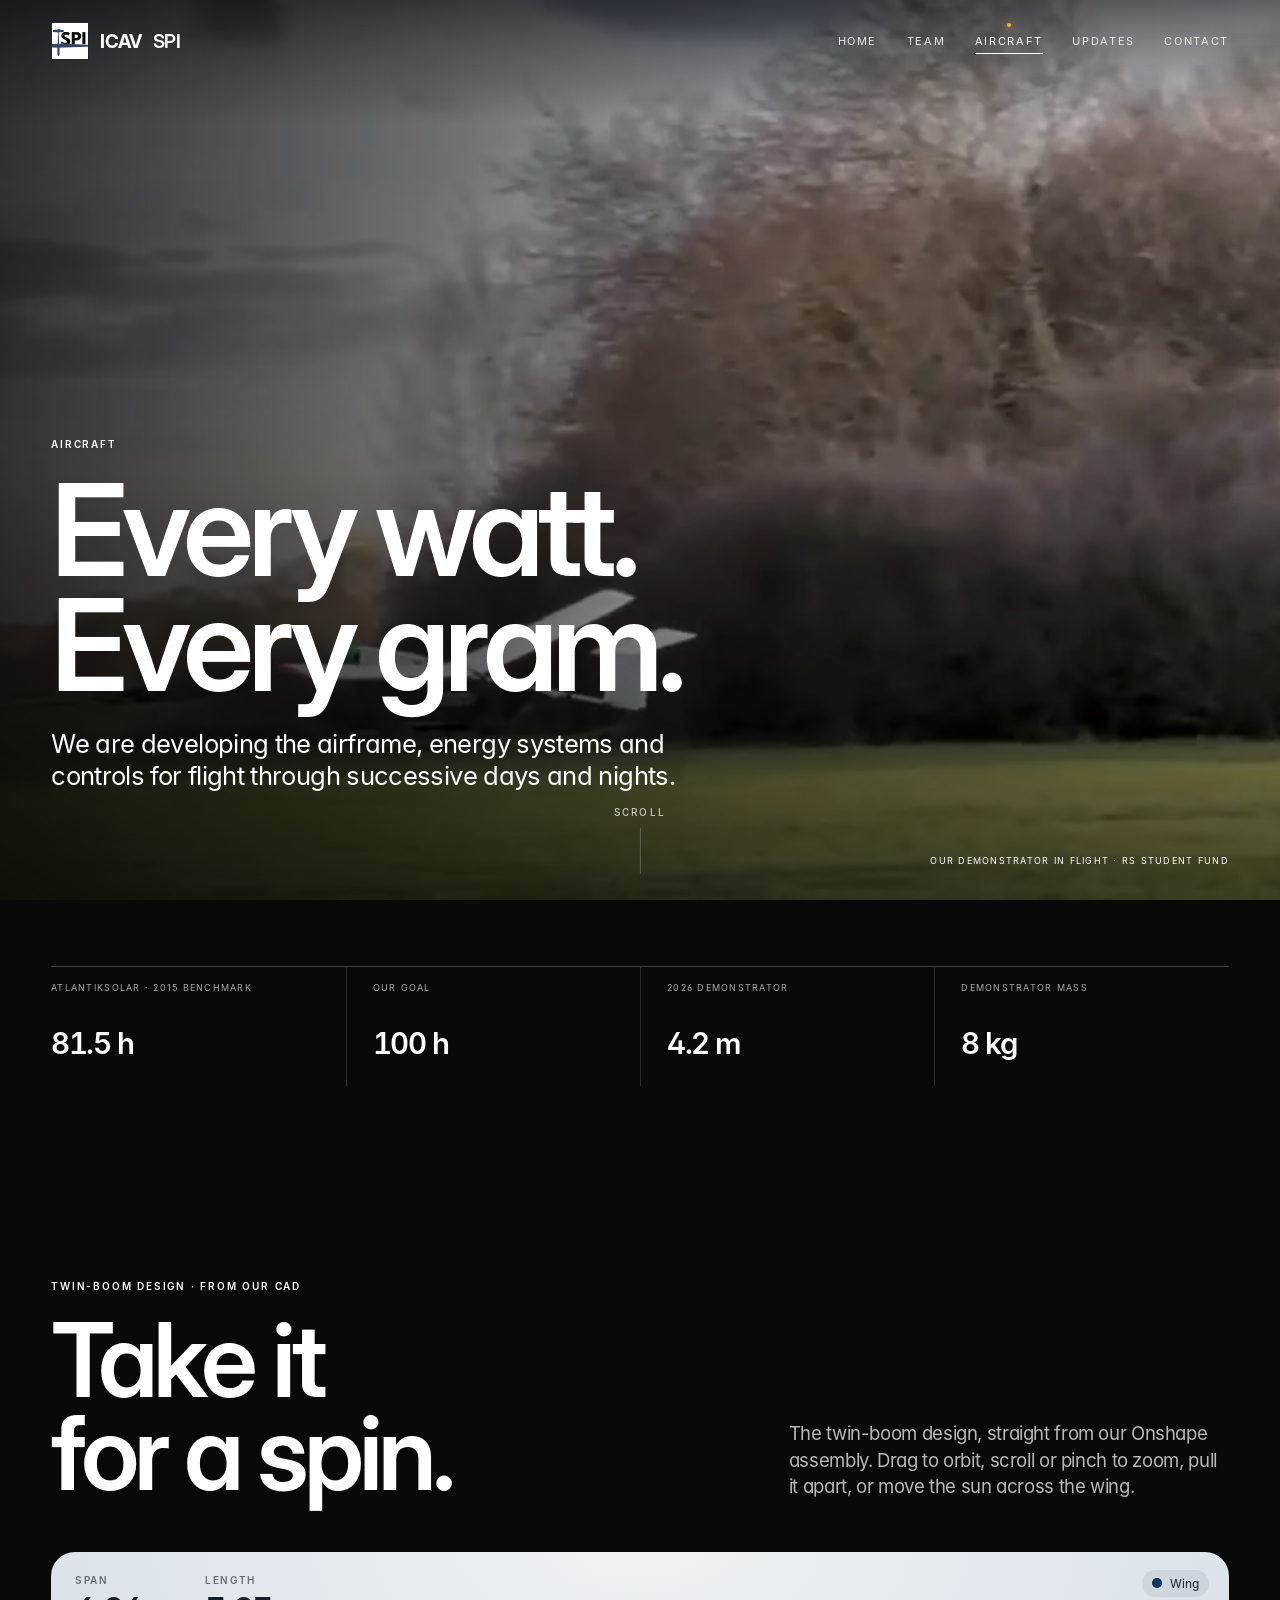
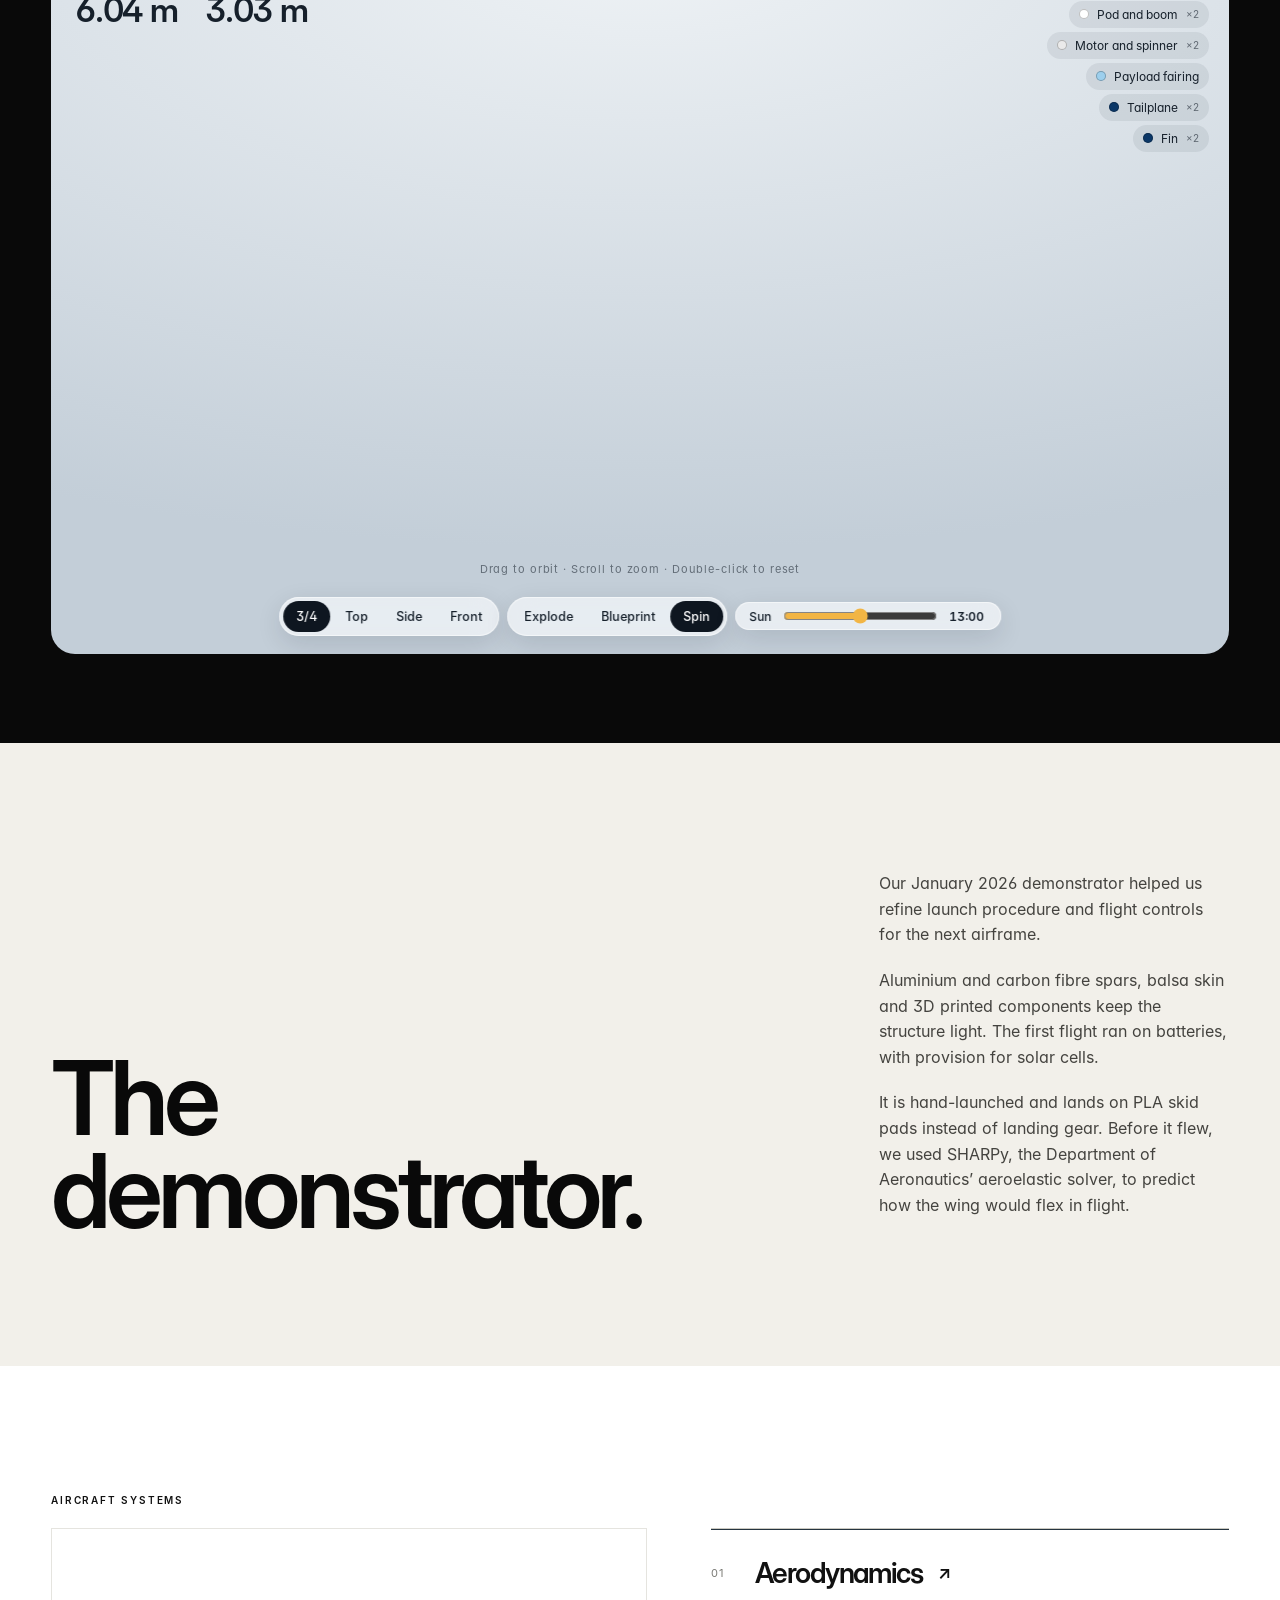
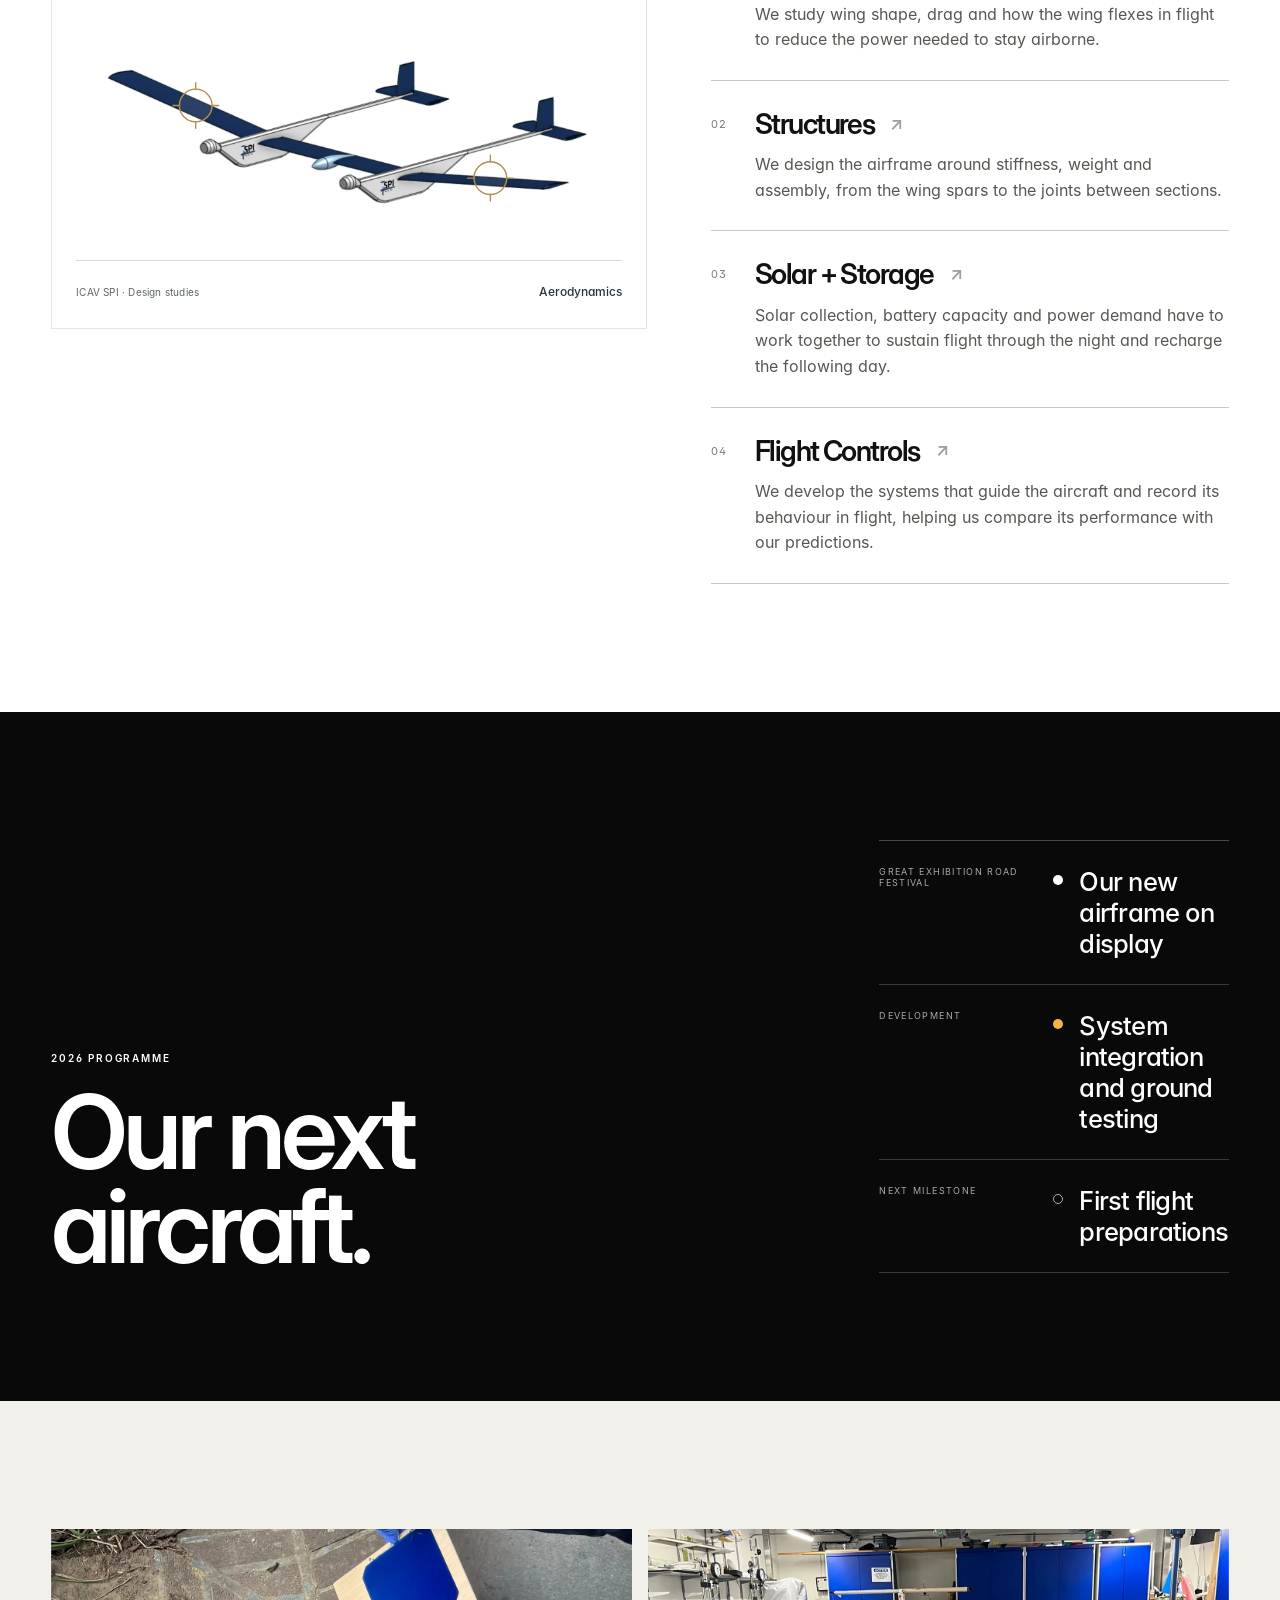
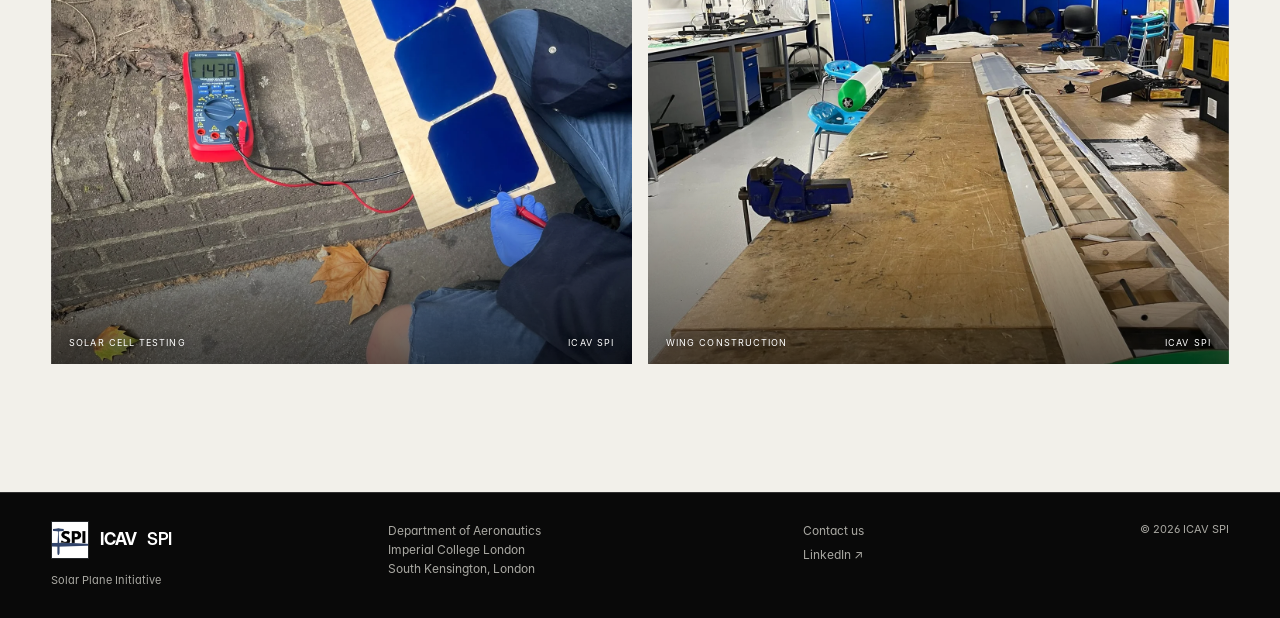
==== commit 89b35ab5: "Add 3D CAD viewer, hero flight path and workshop filmstrip - Aircraft page: "Take it for a spin" — i" ====
--- a/aircraft.html
+++ b/aircraft.html
@@ -1,10 +1,29 @@
-<!doctype html><html lang="en"><head><meta charset="utf-8"><meta name="viewport" content="width=device-width,initial-scale=1"><meta name="theme-color" content="#090909"><link rel="icon" type="image/png" sizes="140x140" href="assets/spi-logo.png?v=20260922-spifix2"><link rel="shortcut icon" href="assets/spi-logo.png?v=20260922-spifix2"><link rel="apple-touch-icon" href="assets/spi-logo.png?v=20260922-spifix2"><meta name="description" content="Explore our solar aircraft at ICAV SPI, from our first flight tests to the systems we are developing for longer flights."><title>Aircraft | ICAV SPI</title><link rel="stylesheet" href="site.css?v=20260922-spifix2"><link rel="stylesheet" href="flight.css?v=20261009-motion1"><link rel="stylesheet" href="motion.css?v=20261009-fixes1"><link rel="preload" href="assets/fonts/inter-display-600.woff" as="font" type="font/woff" crossorigin><link rel="preload" href="assets/fonts/inter-400.woff" as="font" type="font/woff" crossorigin><link rel="stylesheet" href="polish.css?v=20261103-flight2"><link rel="stylesheet" href="design.css?v=kn1"><script>try{if(!sessionStorage.getItem("kn-intro")&&!matchMedia("(prefers-reduced-motion: reduce)").matches)document.documentElement.classList.add("kn-loading")}catch(e){}</script></head><body>
+<!doctype html><html lang="en"><head><meta charset="utf-8"><meta name="viewport" content="width=device-width,initial-scale=1"><meta name="theme-color" content="#090909"><link rel="icon" type="image/png" sizes="140x140" href="assets/spi-logo.png?v=20260922-spifix2"><link rel="shortcut icon" href="assets/spi-logo.png?v=20260922-spifix2"><link rel="apple-touch-icon" href="assets/spi-logo.png?v=20260922-spifix2"><meta name="description" content="Explore our solar aircraft at ICAV SPI, from our first flight tests to the systems we are developing for longer flights."><title>Aircraft | ICAV SPI</title><link rel="stylesheet" href="site.css?v=20260922-spifix2"><link rel="stylesheet" href="flight.css?v=20261009-motion1"><link rel="stylesheet" href="motion.css?v=20261009-fixes1"><link rel="preload" href="assets/fonts/inter-display-600.woff" as="font" type="font/woff" crossorigin><link rel="preload" href="assets/fonts/inter-400.woff" as="font" type="font/woff" crossorigin><link rel="stylesheet" href="polish.css?v=20261103-hangar1"></head><body>
 <header class="site-header"><a class="brand" href="index.html">ICAV <span>SPI</span></a><button class="menu" type="button" aria-expanded="false" aria-controls="site-navigation">Menu</button><nav class="nav" id="site-navigation" aria-label="Main navigation"><a href="index.html">Home</a><a href="team.html">Team</a><a class="active" href="aircraft.html">Aircraft</a><a href="updates.html">Updates</a><a href="contact.html">Contact</a></nav></header>
 <a class="skip-link" href="#main-content">Skip to content</a>
 <main id="main-content">
 <section class="page-hero aircraft"><img src="assets/images/demonstrator-in-flight.webp" alt="The ICAV SPI demonstrator in flight at Wormwood Scrubs" width="1268" height="721" fetchpriority="high" decoding="async"><div class="shade"></div><div class="hero-copy"><p class="eyebrow">Aircraft</p><h1>Every watt.<br>Every gram.</h1><p class="hero-deck">We are developing the airframe, energy systems and controls for flight through successive days and nights.</p></div><div class="hero-meta">Our demonstrator in flight · RS Student Fund</div></section>
 
 <section class="stats"><div class="stat"><span>AtlantikSolar · 2015 benchmark</span><strong>81.5 h</strong></div><div class="stat"><span>Our goal</span><strong>100 h</strong></div><div class="stat"><span>2026 demonstrator</span><strong>4.2 m</strong></div><div class="stat"><span>Demonstrator mass</span><strong>8 kg</strong></div></section>
+
+<section class="section black hangar" aria-labelledby="hangar-title">
+  <div class="hangar-head">
+    <div><p class="label">Twin-boom design · From our CAD</p><h2 class="display" id="hangar-title">Take it<br>for a spin.</h2></div>
+    <p class="lead">The twin-boom design, straight from our Onshape assembly. Drag to orbit, scroll or pinch to zoom, pull it apart, or move the sun across the wing.</p>
+  </div>
+  <div class="hangar-stage" data-hangar="assets/models/icav-spi.glb?v=20261103">
+    <canvas tabindex="0" role="img" aria-label="Interactive 3D model of the ICAV SPI twin-boom aircraft design. Use the arrow keys to rotate and plus or minus to zoom."></canvas>
+    <p class="hangar-status" data-hangar-status>Loading the 3D model…</p>
+    <dl class="hangar-specs"><div><dt>Span</dt><dd data-hangar-span>–</dd></div><div><dt>Length</dt><dd data-hangar-length>–</dd></div></dl>
+    <ul class="hangar-legend" data-hangar-legend aria-label="Parts (hover to highlight)"></ul>
+    <p class="hangar-hint" aria-hidden="true">Drag to orbit · Scroll to zoom · Double-click to reset</p>
+    <div class="hangar-bar">
+      <div class="hangar-group" role="group" aria-label="Camera view"><button type="button" data-hangar-view="three" aria-pressed="true">3/4</button><button type="button" data-hangar-view="top" aria-pressed="false">Top</button><button type="button" data-hangar-view="side" aria-pressed="false">Side</button><button type="button" data-hangar-view="front" aria-pressed="false">Front</button></div>
+      <div class="hangar-group" role="group" aria-label="Display"><button type="button" data-hangar-explode aria-pressed="false">Explode</button><button type="button" data-hangar-blueprint aria-pressed="false">Blueprint</button><button type="button" data-hangar-spin aria-pressed="true">Spin</button></div>
+      <label class="hangar-sun"><span>Sun</span><input type="range" min="5.5" max="20.5" step="0.05" value="13" data-hangar-sun aria-label="Time of day"><b data-hangar-time>13:00</b></label>
+    </div>
+  </div>
+</section>
 
 <section class="section paper"><div class="split"><h2 class="display">The<br>demonstrator.</h2><div class="body-copy"><p>Our January 2026 demonstrator helped us refine launch procedure and flight controls for the next airframe.</p><p>Aluminium and carbon fibre spars, balsa skin and 3D printed components keep the structure light. The first flight ran on batteries, with provision for solar cells.</p><p>It is hand-launched and lands on PLA skid pads instead of landing gear. Before it flew, we used SHARPy, the Department of Aeronautics’ aeroelastic solver, to predict how the wing would flex in flight.</p></div></div></section>
 
@@ -50,4 +69,4 @@
   <address class="footer-location">Department of Aeronautics<br>Imperial College London<br>South Kensington, London</address>
   <div class="footer-links"><a href="contact.html">Contact us</a><a href="https://www.linkedin.com/company/icavspi-solar-plane-initiative/" target="_blank" rel="noreferrer">LinkedIn ↗</a></div>
   <p class="footer-copyright">© <span data-year></span> ICAV SPI</p>
-</footer><script src="site.js?v=20261103-flight2"></script><script src="polish.js?v=20261103-flight2"></script><script src="design.js?v=kn1"></script></body></html>
+</footer><script src="site.js?v=20261103-flight2"></script><script src="polish.js?v=20261103-hangar1"></script><script src="hangar.js?v=20261103-h1" defer></script></body></html>
--- a/polish.css
+++ b/polish.css
@@ -349,3 +349,94 @@
   .pr{opacity:1!important;translate:none!important}
   .polish .site-header{transition:none}
 }
+
+/* ==========================================================================
+   Hangar — interactive 3D model of the CAD (Aircraft page, hangar.js)
+   ========================================================================== */
+.hangar{padding-bottom:clamp(60px,7vw,110px)}
+.hangar-head{display:grid;grid-template-columns:1fr minmax(260px,440px);gap:40px;align-items:end;margin-bottom:clamp(30px,4vw,56px)}
+.hangar-head .lead{color:#b9b8b2}
+.hangar-stage{--hangar-warm:0;position:relative;height:clamp(460px,78vh,820px);border-radius:24px;overflow:hidden;isolation:isolate;
+  background:radial-gradient(120% 85% at 50% 0%,
+    color-mix(in srgb,#f6dcb8 calc(var(--hangar-warm) * 100%),#eef2f5),
+    color-mix(in srgb,#b88f74 calc(var(--hangar-warm) * 100%),#c3ced8));
+  transition:background .6s ease;color:#16202b}
+.hangar-stage.hangar-bp{background:radial-gradient(120% 85% at 50% 0%,#0d2342,#06101f);color:#d7ecff}
+.hangar-stage canvas{position:absolute;inset:0;width:100%;height:100%;display:block;cursor:grab;touch-action:pan-y;outline:none}
+.hangar-stage.hangar-grab canvas{cursor:grabbing}
+.hangar-stage canvas:focus-visible{box-shadow:inset 0 0 0 2px var(--sun)}
+.hangar-status{position:absolute;inset:0;display:grid;place-items:center;margin:0;font-size:14px;letter-spacing:.04em;opacity:.7;pointer-events:none}
+.hangar-ready .hangar-status:empty{display:none}
+.hangar-specs{position:absolute;left:24px;top:22px;margin:0;display:flex;gap:28px;pointer-events:none}
+.hangar-specs dt{font-size:10px;font-weight:600;letter-spacing:.16em;text-transform:uppercase;opacity:.6}
+.hangar-specs dd{margin:4px 0 0;font-family:var(--font-display);font-size:clamp(26px,2.6vw,38px);font-weight:600;letter-spacing:-.04em;font-variant-numeric:tabular-nums}
+.hangar-legend{position:absolute;right:20px;top:18px;margin:0;padding:0;list-style:none;display:grid;gap:4px;justify-items:end}
+.hangar-legend button{display:inline-flex;align-items:center;gap:8px;padding:6px 10px;border:0;border-radius:999px;background:color-mix(in srgb,currentColor 7%,transparent);color:inherit;font-size:12px;cursor:pointer;transition:background .25s}
+.hangar-legend button:hover,.hangar-legend button:focus-visible{background:color-mix(in srgb,currentColor 16%,transparent)}
+.hangar-legend i{width:10px;height:10px;border-radius:50%;box-shadow:inset 0 0 0 1px rgba(0,0,0,.25)}
+.hangar-legend small{opacity:.6}
+.hangar-hint{position:absolute;left:0;right:0;bottom:78px;margin:0;text-align:center;font-size:11px;letter-spacing:.08em;opacity:.55;pointer-events:none;transition:opacity .4s}
+.hangar-grab .hangar-hint{opacity:0}
+.hangar-bar{position:absolute;left:50%;bottom:18px;translate:-50% 0;display:flex;flex-wrap:wrap;justify-content:center;align-items:center;gap:8px;width:max-content;max-width:calc(100% - 24px)}
+.hangar-group,.hangar-sun{display:flex;align-items:center;gap:2px;padding:4px;border-radius:999px;
+  background:color-mix(in srgb,#ffffff 62%,transparent);-webkit-backdrop-filter:blur(14px) saturate(1.4);backdrop-filter:blur(14px) saturate(1.4);
+  box-shadow:0 8px 26px rgba(10,20,30,.12),inset 0 0 0 1px rgba(255,255,255,.5)}
+.hangar-bp .hangar-group,.hangar-bp .hangar-sun{background:rgba(10,30,58,.7);box-shadow:inset 0 0 0 1px rgba(127,214,255,.2)}
+.hangar-group button{border:0;background:none;color:inherit;font-size:12.5px;font-weight:500;padding:8px 13px;border-radius:999px;cursor:pointer;transition:background .25s,color .25s}
+.hangar-group button:hover{background:color-mix(in srgb,currentColor 10%,transparent)}
+.hangar-group button[aria-pressed="true"]{background:#0e1620;color:#fff}
+.hangar-bp .hangar-group button[aria-pressed="true"]{background:#7fd6ff;color:#06101f}
+.hangar-sun{gap:10px;padding:4px 14px 4px 14px;font-size:12px;font-weight:500}
+.hangar-sun input{width:clamp(90px,12vw,160px);accent-color:var(--sun)}
+.hangar-sun b{font-variant-numeric:tabular-nums;font-weight:600;min-width:38px}
+.hangar-nogl .hangar-bar,.hangar-nogl .hangar-hint,.hangar-nogl .hangar-specs{display:none}
+@media(max-width:900px){
+  .hangar-head{grid-template-columns:1fr}
+  .hangar-stage{height:min(78vh,620px);border-radius:18px}
+  .hangar-legend{display:none}
+  .hangar-hint{bottom:auto;top:84px}
+  .hangar-specs{left:16px;top:14px;gap:18px}
+  .hangar-bar{bottom:10px;gap:6px}
+  .hangar-group button{padding:7px 10px;font-size:12px}
+}
+
+/* ==========================================================================
+   Homepage hero: the aircraft flies a dotted flight path across the photo
+   ========================================================================== */
+.hero-path{position:absolute;inset:0;z-index:2;pointer-events:none;width:100%;height:100%;overflow:visible}
+.hero-path path{fill:none;stroke:rgba(255,255,255,.55);stroke-width:1.4;stroke-dasharray:2 8;stroke-linecap:round;vector-effect:non-scaling-stroke}
+.hero-path .hero-trail{stroke:var(--sun);stroke-dasharray:none;stroke-width:1.6;filter:drop-shadow(0 0 5px rgba(242,181,68,.85))}
+.hero-plane{position:absolute;z-index:3;left:0;top:0;width:48px;aspect-ratio:240/190;pointer-events:none;opacity:0;will-change:transform,opacity;
+  background:url("data:image/svg+xml,%3Csvg xmlns='http://www.w3.org/2000/svg' viewBox='0 0 240 190'%3E%3Cpath fill='%23ffffff' d='M120 69.5L16 71Q5 71.6 4.6 77.2Q5 83 15.5 84.2L120 88.6L224.5 84.2Q235 83 235.4 77.2Q235 71.6 224 71Z'/%3E%3Cg fill='%23ffffff'%3E%3Cpath d='M76 46h12v58H76zM152 46h12v58h-12zM80.7 100h2.6v72h-2.6zM156.7 100h2.6v72h-2.6zM66 162h32v9H66zM142 162h32v9h-32z'/%3E%3C/g%3E%3Cpath fill='%23a9cff2' d='M120 56q5.4 3.5 5.2 14-.6 12-5.2 18.5-4.6-6.5-5.2-18.5-.2-10.5 5.2-14z'/%3E%3C/svg%3E") center/contain no-repeat;
+  filter:drop-shadow(0 0 7px rgba(242,181,68,.75)) drop-shadow(0 6px 10px rgba(0,0,0,.35))}
+.hero-plane span{position:absolute;left:34px;top:-20px;white-space:nowrap;font-size:10px;font-weight:600;letter-spacing:.14em;text-transform:uppercase;color:var(--sun-soft);text-shadow:0 1px 6px rgba(0,0,0,.6)}
+@media(max-width:900px){.hero-path,.hero-plane{display:none}}
+
+/* ==========================================================================
+   "From workshop to airfield" — pinned horizontal filmstrip (homepage)
+   ========================================================================== */
+.film{position:relative;background:var(--ink);color:#f2f0ea}
+.film-pin{position:relative;padding:clamp(90px,10vw,140px) 0 70px}
+.film-head{padding:0 var(--pad);margin-bottom:46px}
+.film-head .display em{font-style:normal;color:var(--sun)}
+.film-head .display em .wi{background:linear-gradient(100deg,var(--sun-soft),var(--sun) 60%,#e48a3a);-webkit-background-clip:text;background-clip:text;color:transparent;padding-right:.04em}
+.film-track{display:flex;gap:clamp(14px,1.6vw,26px);padding:0 var(--pad);overflow-x:auto;scroll-snap-type:x mandatory;scroll-padding-inline:var(--pad);scrollbar-width:none}
+.film-track::-webkit-scrollbar{display:none}
+.film-frame{flex:none;width:clamp(260px,30vw,460px);margin:0;scroll-snap-align:start}
+.film-frame:nth-child(even){margin-top:clamp(30px,6vh,70px)}
+.film-img{aspect-ratio:4/5;overflow:hidden;border-radius:16px;background:#1b1712}
+.film-frame:nth-child(3n+2) .film-img{aspect-ratio:4/3.2}
+.film-img img{height:100%;object-fit:cover;transform:translate3d(var(--px,0px),0,0) scale(1.18)}
+.film-frame figcaption{margin-top:14px;font-size:17px;letter-spacing:-.01em}
+.film-frame figcaption span{display:block;margin-bottom:4px;font-size:10.5px;font-weight:600;letter-spacing:.16em;text-transform:uppercase;color:var(--sun)}
+.film-progress{margin:44px var(--pad) 0;height:2px;background:rgba(255,255,255,.12);border-radius:2px;overflow:hidden}
+.film-progress i{display:block;height:100%;background:linear-gradient(90deg,var(--sun),var(--sun-soft));transform:scaleX(var(--film,0));transform-origin:0 50%}
+.film-pinned .film-pin{position:sticky;top:0;height:100vh;height:100svh;display:flex;flex-direction:column;justify-content:center;padding:70px 0 40px;overflow:hidden}
+.film-pinned .film-track{overflow:visible;scroll-snap-type:none;width:max-content;transform:translate3d(var(--film-x,0px),0,0);will-change:transform}
+.film-pinned .film-head{margin-bottom:28px}
+.film-pinned .film-head .display{font-size:clamp(48px,6vw,96px)}
+.film-pinned .film-frame{--fh:min(48vh,500px);width:calc(var(--fh) * .8)}
+.film-pinned .film-frame:nth-child(3n+2){width:calc(var(--fh) * 1.3)}
+.film-pinned .film-img,.film-pinned .film-frame:nth-child(3n+2) .film-img{aspect-ratio:auto;height:var(--fh)}
+.film-pinned .film-frame:nth-child(even){margin-top:4vh}
+.film-pinned .film-progress{margin-top:28px}
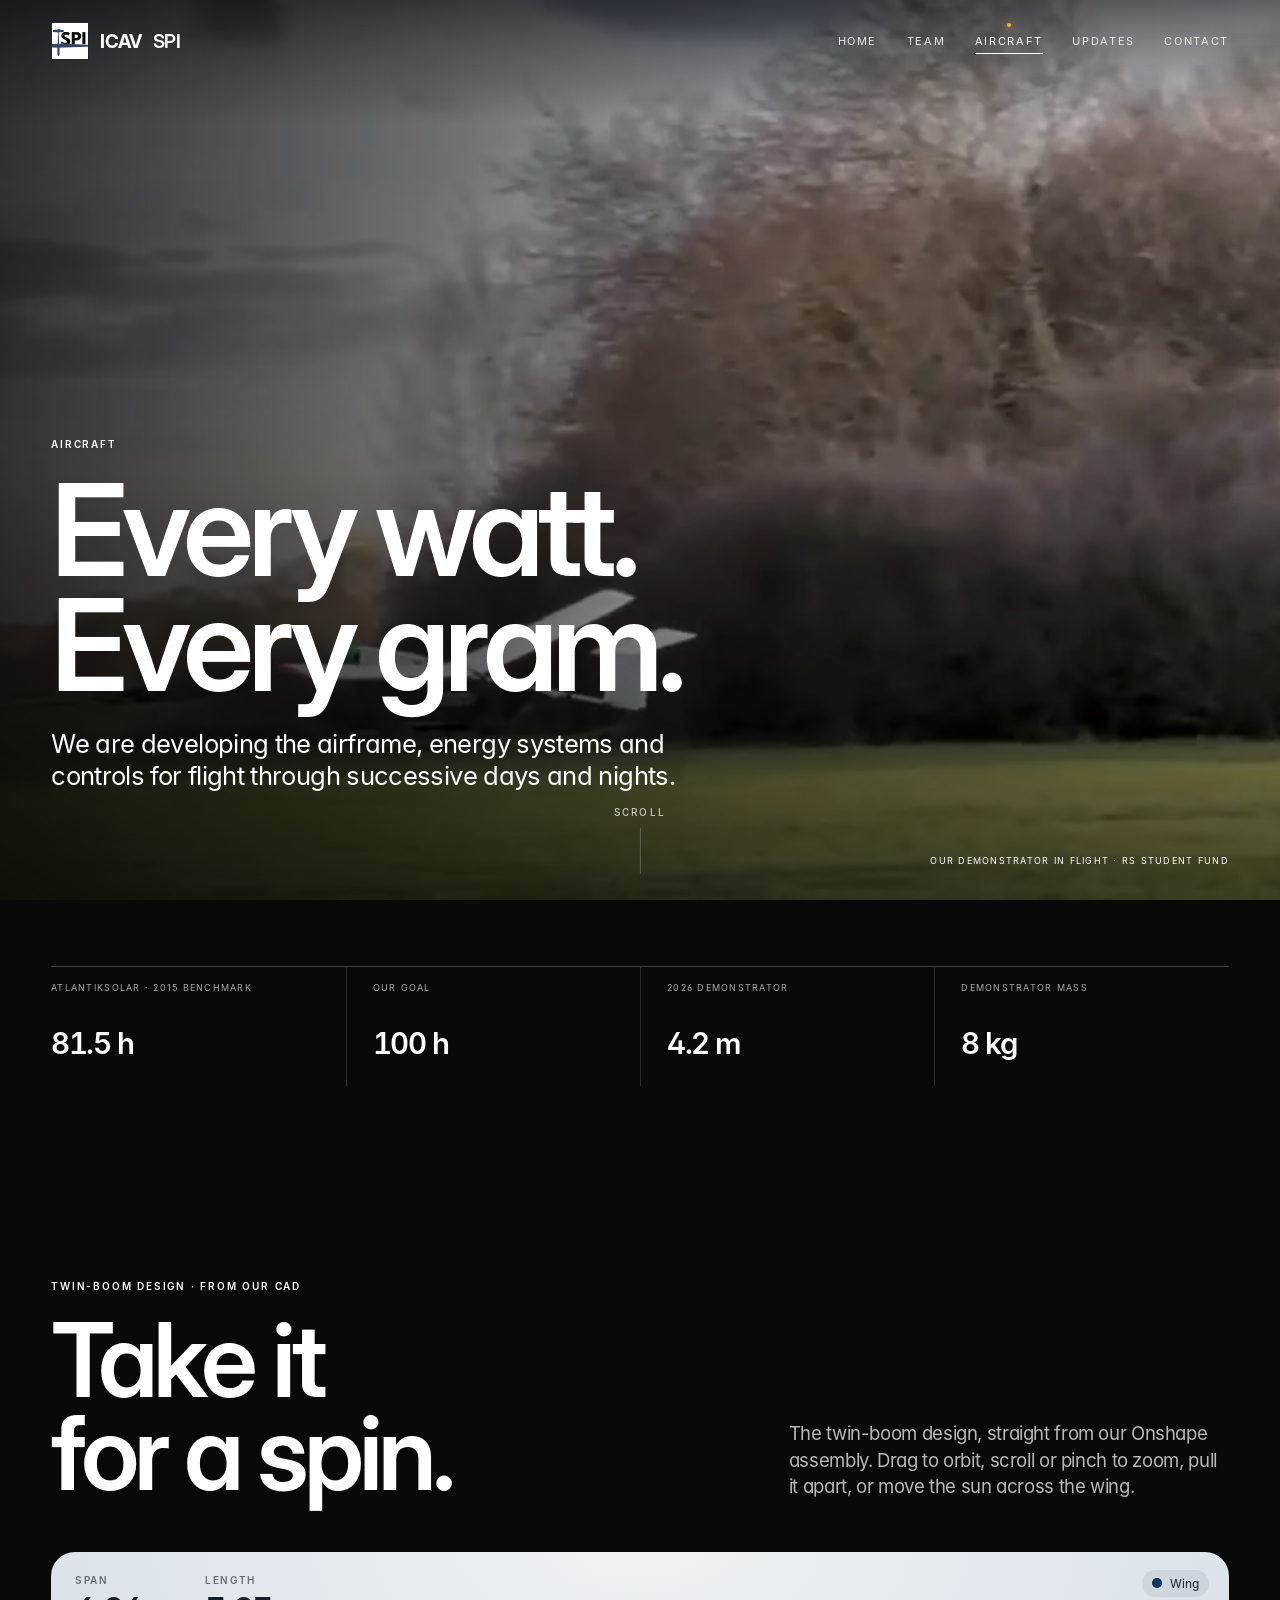
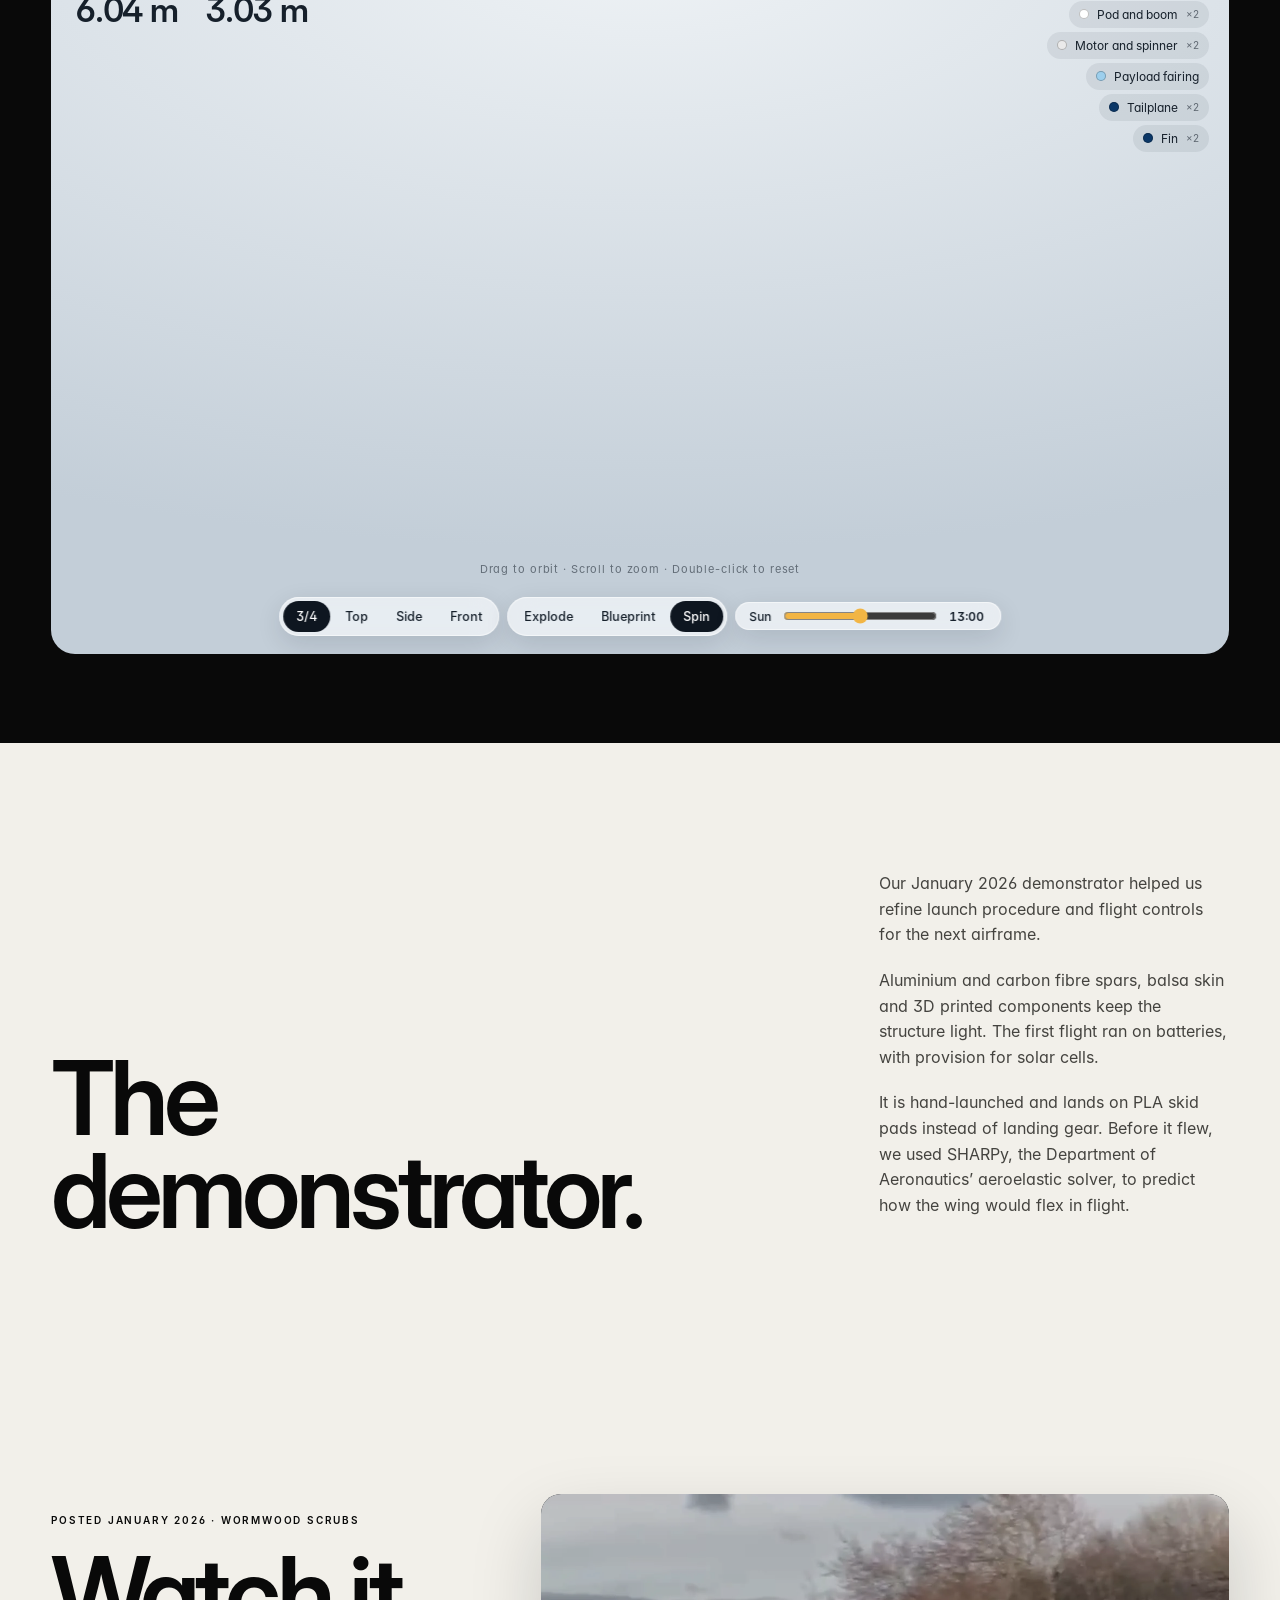
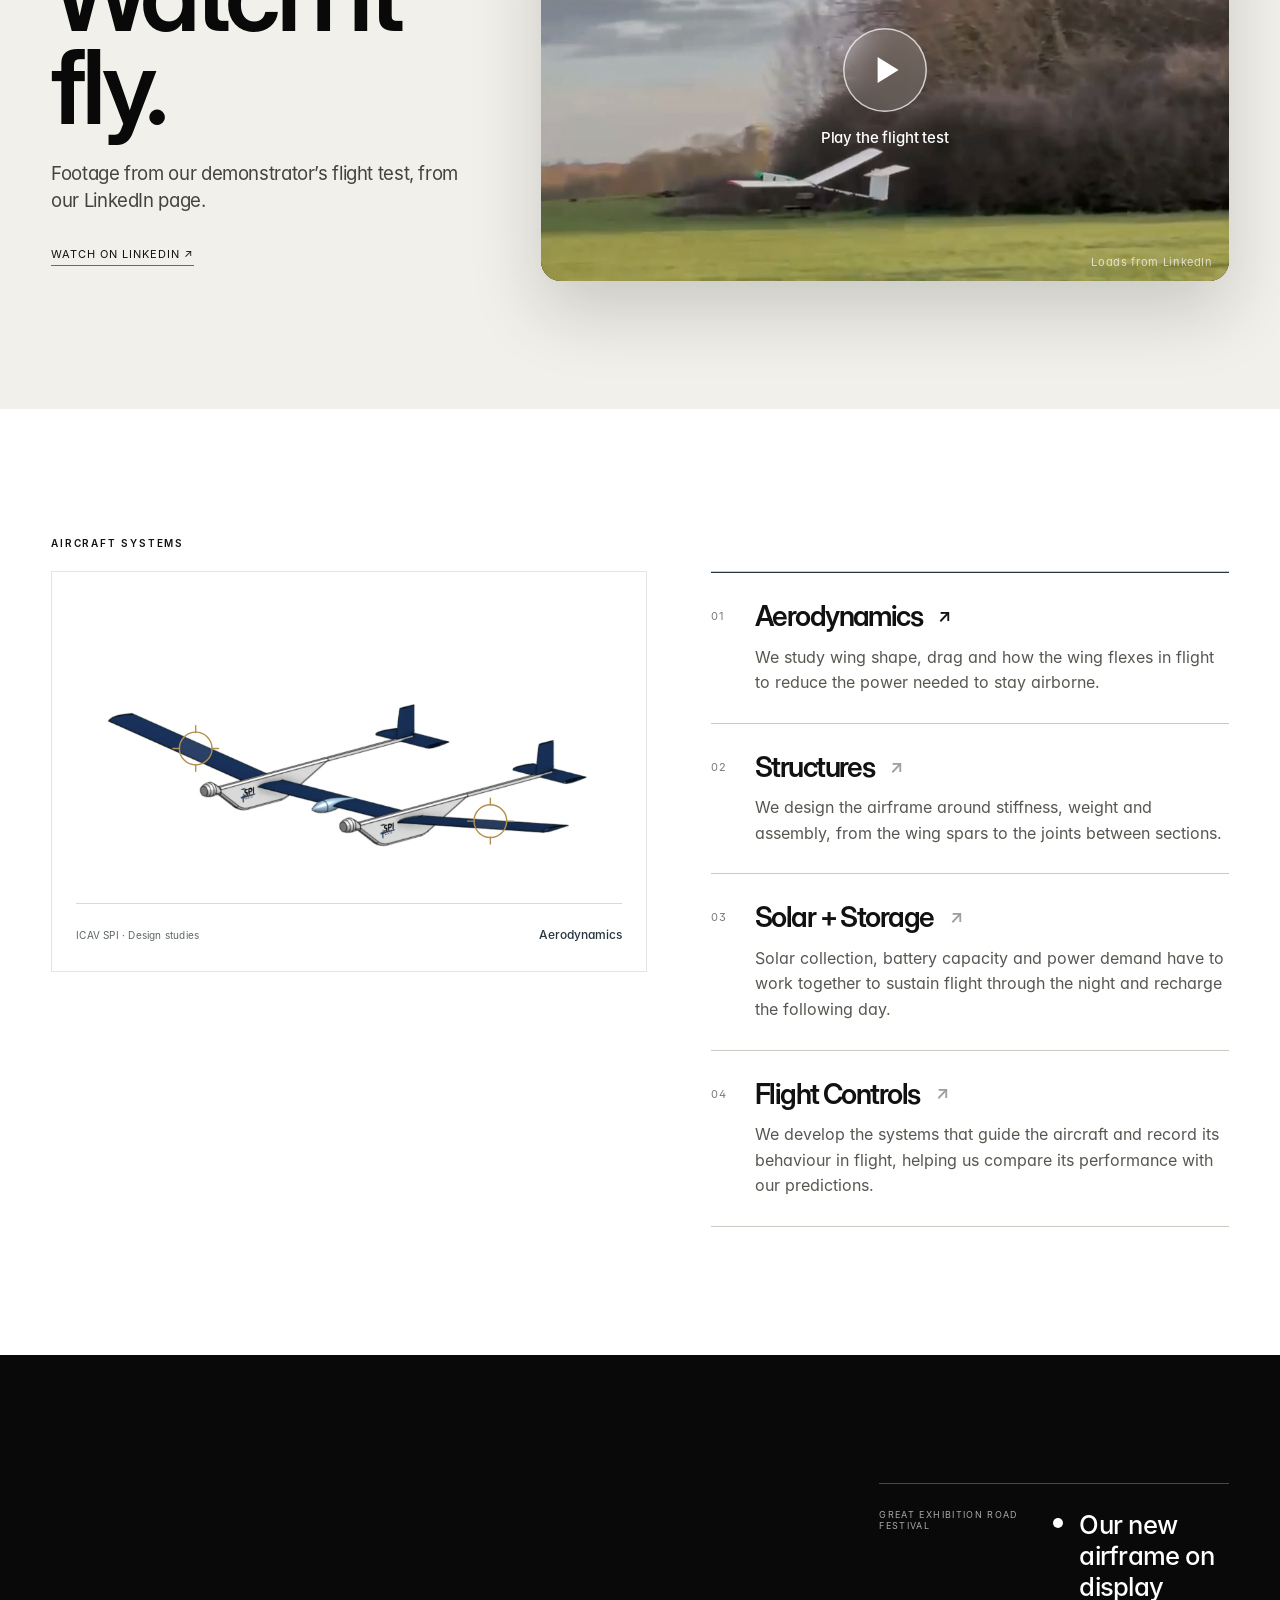
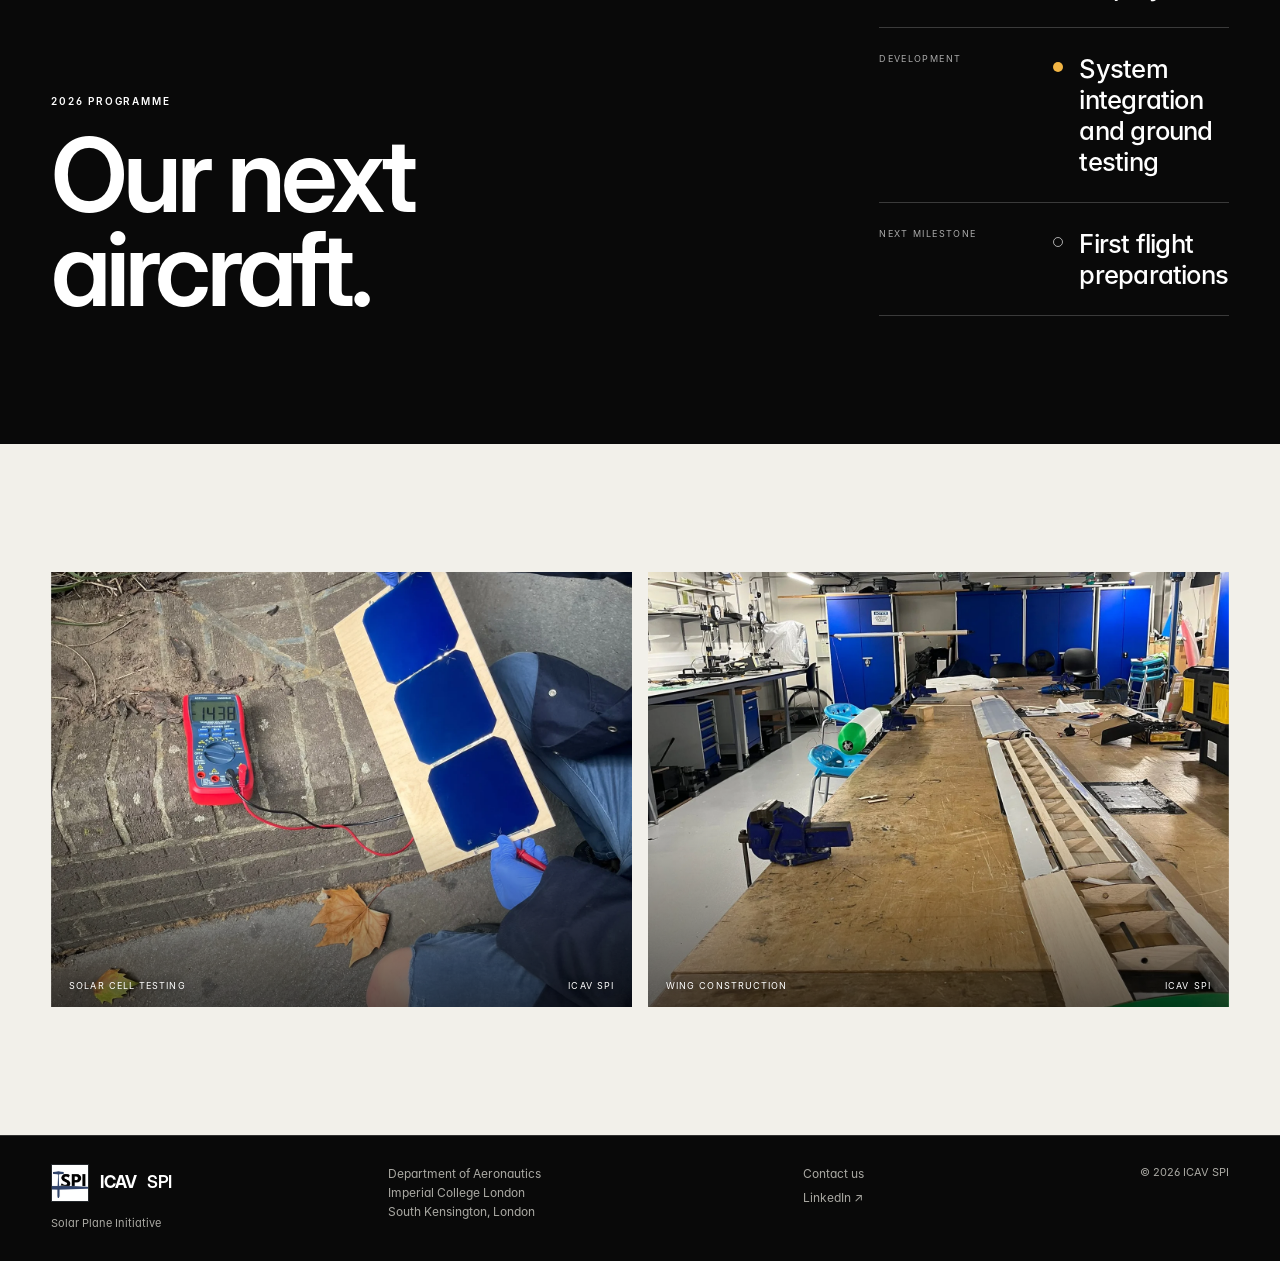
==== commit 8ee6c42b: "Add link previews, 404 page, sitemap, crew cards and flight video - Share previews: per-page Open Gr" ====
--- a/aircraft.html
+++ b/aircraft.html
@@ -1,4 +1,4 @@
-<!doctype html><html lang="en"><head><meta charset="utf-8"><meta name="viewport" content="width=device-width,initial-scale=1"><meta name="theme-color" content="#090909"><link rel="icon" type="image/png" sizes="140x140" href="assets/spi-logo.png?v=20260922-spifix2"><link rel="shortcut icon" href="assets/spi-logo.png?v=20260922-spifix2"><link rel="apple-touch-icon" href="assets/spi-logo.png?v=20260922-spifix2"><meta name="description" content="Explore our solar aircraft at ICAV SPI, from our first flight tests to the systems we are developing for longer flights."><title>Aircraft | ICAV SPI</title><link rel="stylesheet" href="site.css?v=20260922-spifix2"><link rel="stylesheet" href="flight.css?v=20261009-motion1"><link rel="stylesheet" href="motion.css?v=20261009-fixes1"><link rel="preload" href="assets/fonts/inter-display-600.woff" as="font" type="font/woff" crossorigin><link rel="preload" href="assets/fonts/inter-400.woff" as="font" type="font/woff" crossorigin><link rel="stylesheet" href="polish.css?v=20261103-hangar1"></head><body>
+<!doctype html><html lang="en"><head><meta charset="utf-8"><meta name="viewport" content="width=device-width,initial-scale=1"><meta name="theme-color" content="#090909"><link rel="icon" type="image/png" sizes="140x140" href="assets/spi-logo.png?v=20260922-spifix2"><link rel="shortcut icon" href="assets/spi-logo.png?v=20260922-spifix2"><link rel="apple-touch-icon" href="assets/spi-logo.png?v=20260922-spifix2"><meta name="description" content="Explore our solar aircraft at ICAV SPI, from our first flight tests to the systems we are developing for longer flights."><link rel="canonical" href="https://icav-spi.pages.dev/aircraft.html"><meta property="og:type" content="website"><meta property="og:site_name" content="ICAV SPI"><meta property="og:title" content="Aircraft | ICAV SPI"><meta property="og:description" content="Explore our solar aircraft at ICAV SPI, from our first flight tests to the systems we are developing for longer flights."><meta property="og:url" content="https://icav-spi.pages.dev/aircraft.html"><meta property="og:image" content="https://icav-spi.pages.dev/assets/og/aircraft.jpg"><meta property="og:image:width" content="1200"><meta property="og:image:height" content="630"><meta property="og:image:alt" content="The ICAV SPI airframe and solar wing on display"><meta property="og:locale" content="en_GB"><meta name="twitter:card" content="summary_large_image"><meta name="twitter:title" content="Aircraft | ICAV SPI"><meta name="twitter:description" content="Explore our solar aircraft at ICAV SPI, from our first flight tests to the systems we are developing for longer flights."><meta name="twitter:image" content="https://icav-spi.pages.dev/assets/og/aircraft.jpg"><title>Aircraft | ICAV SPI</title><link rel="stylesheet" href="site.css?v=20260922-spifix2"><link rel="stylesheet" href="flight.css?v=20261009-motion1"><link rel="stylesheet" href="motion.css?v=20261009-fixes1"><link rel="preload" href="assets/fonts/inter-display-600.woff" as="font" type="font/woff" crossorigin><link rel="preload" href="assets/fonts/inter-400.woff" as="font" type="font/woff" crossorigin><link rel="stylesheet" href="polish.css?v=20261103-seo1"></head><body>
 <header class="site-header"><a class="brand" href="index.html">ICAV <span>SPI</span></a><button class="menu" type="button" aria-expanded="false" aria-controls="site-navigation">Menu</button><nav class="nav" id="site-navigation" aria-label="Main navigation"><a href="index.html">Home</a><a href="team.html">Team</a><a class="active" href="aircraft.html">Aircraft</a><a href="updates.html">Updates</a><a href="contact.html">Contact</a></nav></header>
 <a class="skip-link" href="#main-content">Skip to content</a>
 <main id="main-content">
@@ -26,6 +26,17 @@
 </section>
 
 <section class="section paper"><div class="split"><h2 class="display">The<br>demonstrator.</h2><div class="body-copy"><p>Our January 2026 demonstrator helped us refine launch procedure and flight controls for the next airframe.</p><p>Aluminium and carbon fibre spars, balsa skin and 3D printed components keep the structure light. The first flight ran on batteries, with provision for solar cells.</p><p>It is hand-launched and lands on PLA skid pads instead of landing gear. Before it flew, we used SHARPy, the Department of Aeronautics’ aeroelastic solver, to predict how the wing would flex in flight.</p></div></div></section>
+
+<section class="section paper watch" aria-labelledby="watch-title">
+  <div class="watch-grid">
+    <div class="watch-copy"><p class="label">Posted January 2026 · Wormwood Scrubs</p><h2 class="display" id="watch-title">Watch it<br>fly.</h2><p class="lead">Footage from our demonstrator’s flight test, from our LinkedIn page.</p><a class="text-link dark-link" href="https://www.linkedin.com/posts/icavspi-solar-plane-initiative_icavspi-flighttest-sustainableaviation-activity-7421488337015771136-tmuu" target="_blank" rel="noreferrer">Watch on LinkedIn ↗</a></div>
+    <div class="watch-frame" data-embed="https://www.linkedin.com/embed/feed/update/urn:li:activity:7421488337015771136">
+      <img src="assets/images/demonstrator-in-flight.webp" alt="" width="1268" height="721" loading="lazy" decoding="async">
+      <button type="button" class="watch-play" aria-label="Play the flight test video (loads from LinkedIn)"><span class="watch-icon" aria-hidden="true"></span><span>Play the flight test</span></button>
+      <p class="watch-note">Loads from LinkedIn</p>
+    </div>
+  </div>
+</section>
 
 <section class="section white" id="systems"><div class="label">Aircraft systems</div>
 <div class="systems-layout">
@@ -69,4 +80,4 @@
   <address class="footer-location">Department of Aeronautics<br>Imperial College London<br>South Kensington, London</address>
   <div class="footer-links"><a href="contact.html">Contact us</a><a href="https://www.linkedin.com/company/icavspi-solar-plane-initiative/" target="_blank" rel="noreferrer">LinkedIn ↗</a></div>
   <p class="footer-copyright">© <span data-year></span> ICAV SPI</p>
-</footer><script src="site.js?v=20261103-flight2"></script><script src="polish.js?v=20261103-hangar1"></script><script src="hangar.js?v=20261103-h1" defer></script></body></html>
+</footer><script src="site.js?v=20261103-flight2"></script><script src="polish.js?v=20261103-seo1"></script><script src="hangar.js?v=20261103-h1" defer></script></body></html>
--- a/polish.css
+++ b/polish.css
@@ -440,3 +440,65 @@
 .film-pinned .film-img,.film-pinned .film-frame:nth-child(3n+2) .film-img{aspect-ratio:auto;height:var(--fh)}
 .film-pinned .film-frame:nth-child(even){margin-top:4vh}
 .film-pinned .film-progress{margin-top:28px}
+
+/* ==========================================================================
+   404 — "Lost in the clouds"
+   ========================================================================== */
+.lost{position:relative;min-height:100vh;min-height:100svh;display:flex;align-items:flex-end;overflow:hidden;
+  background:linear-gradient(180deg,#0d1726 0%,#26384f 52%,#c99a6b 100%);color:#fff;padding:120px var(--pad) clamp(70px,12vh,130px)}
+.lost-sky{position:absolute;inset:0;pointer-events:none}
+.lost-sun{position:absolute;right:16%;bottom:22%;width:120px;aspect-ratio:1;border-radius:50%;background:radial-gradient(circle,#fff4d6 0 30%,#ffc278 36%,transparent 70%);box-shadow:0 0 160px 70px rgba(255,170,90,.32)}
+.lost-orbit{position:absolute;right:20%;top:30%;width:min(34vw,420px);aspect-ratio:1;translate:50% -50%}
+.lost-plane{position:absolute;left:50%;top:0;width:84px;translate:-50% -50%;rotate:90deg;filter:drop-shadow(0 10px 14px rgba(0,0,0,.35))}
+.lost-plane svg{display:block;width:100%;height:auto}
+.polish-motion .lost-orbit{animation:lost-orbit 14s linear infinite}
+@keyframes lost-orbit{to{rotate:360deg}}
+.lost-orbit::before{content:"";position:absolute;inset:0;border-radius:50%;border:1.5px dashed rgba(255,255,255,.28)}
+.lost-cloud{position:absolute;left:-10%;right:-10%;bottom:-2px;height:clamp(140px,24vh,240px);background:url("assets/cloud-front.svg") center bottom/110% 100% no-repeat;opacity:.85}
+.lost-cloud.c1{background-image:url("assets/cloud-back.svg");bottom:5vh;opacity:.35}
+.polish-motion .lost-cloud.c1{animation:lost-drift 30s ease-in-out infinite alternate}
+.polish-motion .lost-cloud.c2{animation:lost-drift 22s ease-in-out infinite alternate-reverse}
+@keyframes lost-drift{from{translate:-3% 0}to{translate:3% 0}}
+.lost-copy{position:relative;z-index:2;max-width:680px}
+.lost-copy .lead{margin-top:26px;color:rgba(255,255,255,.86)}
+.lost-copy .hero-actions{margin-top:32px}
+@media(max-width:900px){.lost-orbit{right:30%;top:24%;width:56vw}.lost-sun{right:8%;bottom:auto;top:16%;width:80px}}
+
+/* ==========================================================================
+   Team: crew cards (monogram until a headshot is added)
+   ========================================================================== */
+.crew-grid{list-style:none;margin:54px 0 0;padding:0;display:grid;grid-template-columns:repeat(5,minmax(0,1fr));gap:12px}
+.crew-card{display:grid;grid-template-columns:auto 1fr;grid-template-rows:auto auto;align-items:center;column-gap:14px;padding:14px;border-radius:16px;
+  background:rgba(255,255,255,.04);border:1px solid rgba(255,255,255,.08);transition:background .3s,border-color .3s,transform .5s var(--ease-out),opacity .9s ease,translate 1.1s var(--ease-out);
+  transition-delay:0s,0s,0s,calc(var(--d,0) * 90ms),calc(var(--d,0) * 90ms)}
+.crew-card:hover{background:rgba(255,255,255,.07);border-color:rgba(242,181,68,.4);transform:translateY(-3px)}
+.crew-face{grid-row:1/span 2;width:52px;height:52px;border-radius:50%;overflow:hidden;display:grid;place-items:center;
+  background:linear-gradient(135deg,hsl(var(--h) 42% 34%),hsl(calc(var(--h) + 50) 48% 16%));
+  font-family:var(--font-display);font-size:18px;font-weight:600;letter-spacing:-.02em;color:#fff;box-shadow:inset 0 0 0 1px rgba(255,255,255,.18);transition:box-shadow .3s}
+.crew-card:hover .crew-face{box-shadow:inset 0 0 0 1px rgba(255,255,255,.18),0 0 0 2px var(--sun)}
+.crew-face img{width:100%;height:100%;object-fit:cover}
+.crew-name{align-self:end;font-size:15px;font-weight:500;letter-spacing:-.01em;line-height:1.25}
+.crew-role{align-self:start;margin-top:3px;font-size:10px;font-weight:600;letter-spacing:.14em;text-transform:uppercase;color:var(--sun)}
+.crew-card:not(:has(.crew-role)) .crew-name{grid-row:1/span 2;align-self:center}
+@media(max-width:1100px){.crew-grid{grid-template-columns:repeat(3,minmax(0,1fr))}}
+@media(max-width:640px){.crew-grid{grid-template-columns:repeat(2,minmax(0,1fr));gap:8px}.crew-card{padding:10px;column-gap:10px}.crew-face{width:40px;height:40px;font-size:14px}.crew-name{font-size:13.5px}}
+
+/* ==========================================================================
+   Aircraft: "Watch it fly" (click to load the LinkedIn video)
+   ========================================================================== */
+.watch-grid{display:grid;grid-template-columns:minmax(260px,.75fr) 1.25fr;gap:clamp(40px,6vw,100px);align-items:center}
+.watch-copy .lead{margin:26px 0 28px;color:#44433f}
+.watch-frame{position:relative;aspect-ratio:16/9;border-radius:20px;overflow:hidden;background:#101418;box-shadow:0 30px 70px rgba(15,22,28,.18)}
+.watch-frame img{position:absolute;inset:0;width:100%;height:100%;object-fit:cover;filter:saturate(.95) brightness(.82);transition:transform 1.4s var(--ease-out),filter .6s}
+.watch-frame:hover img{transform:scale(1.04);filter:saturate(1) brightness(.72)}
+.watch-play{position:absolute;inset:0;display:flex;flex-direction:column;align-items:center;justify-content:center;gap:16px;width:100%;border:0;background:none;color:#fff;cursor:pointer;font-size:15px;font-weight:500;letter-spacing:-.01em}
+.watch-icon{position:relative;width:84px;height:84px;border-radius:50%;background:rgba(255,255,255,.14);-webkit-backdrop-filter:blur(10px);backdrop-filter:blur(10px);
+  box-shadow:inset 0 0 0 1.5px rgba(255,255,255,.7);transition:transform .5s var(--ease-out),background .3s}
+.watch-icon::after{content:"";position:absolute;left:52%;top:50%;translate:-40% -50%;border-style:solid;border-width:13px 0 13px 21px;border-color:transparent transparent transparent #fff}
+.polish-motion .watch-icon::before{content:"";position:absolute;inset:-1px;border-radius:50%;box-shadow:0 0 0 0 rgba(242,181,68,.6);animation:watch-pulse 2.4s ease-out infinite}
+@keyframes watch-pulse{0%{box-shadow:0 0 0 0 rgba(242,181,68,.55)}70%,100%{box-shadow:0 0 0 22px rgba(242,181,68,0)}}
+.watch-play:hover .watch-icon,.watch-play:focus-visible .watch-icon{transform:scale(1.08);background:var(--sun)}
+.watch-note{position:absolute;right:16px;bottom:12px;margin:0;font-size:11px;letter-spacing:.06em;color:rgba(255,255,255,.7)}
+.watch-frame.is-playing{aspect-ratio:auto;height:min(720px,86vh);background:#fff;display:flex;justify-content:center}
+.watch-frame.is-playing iframe{width:100%;max-width:560px;height:100%;border:0}
+@media(max-width:900px){.watch-grid{grid-template-columns:1fr}.watch-frame.is-playing{height:640px}}
